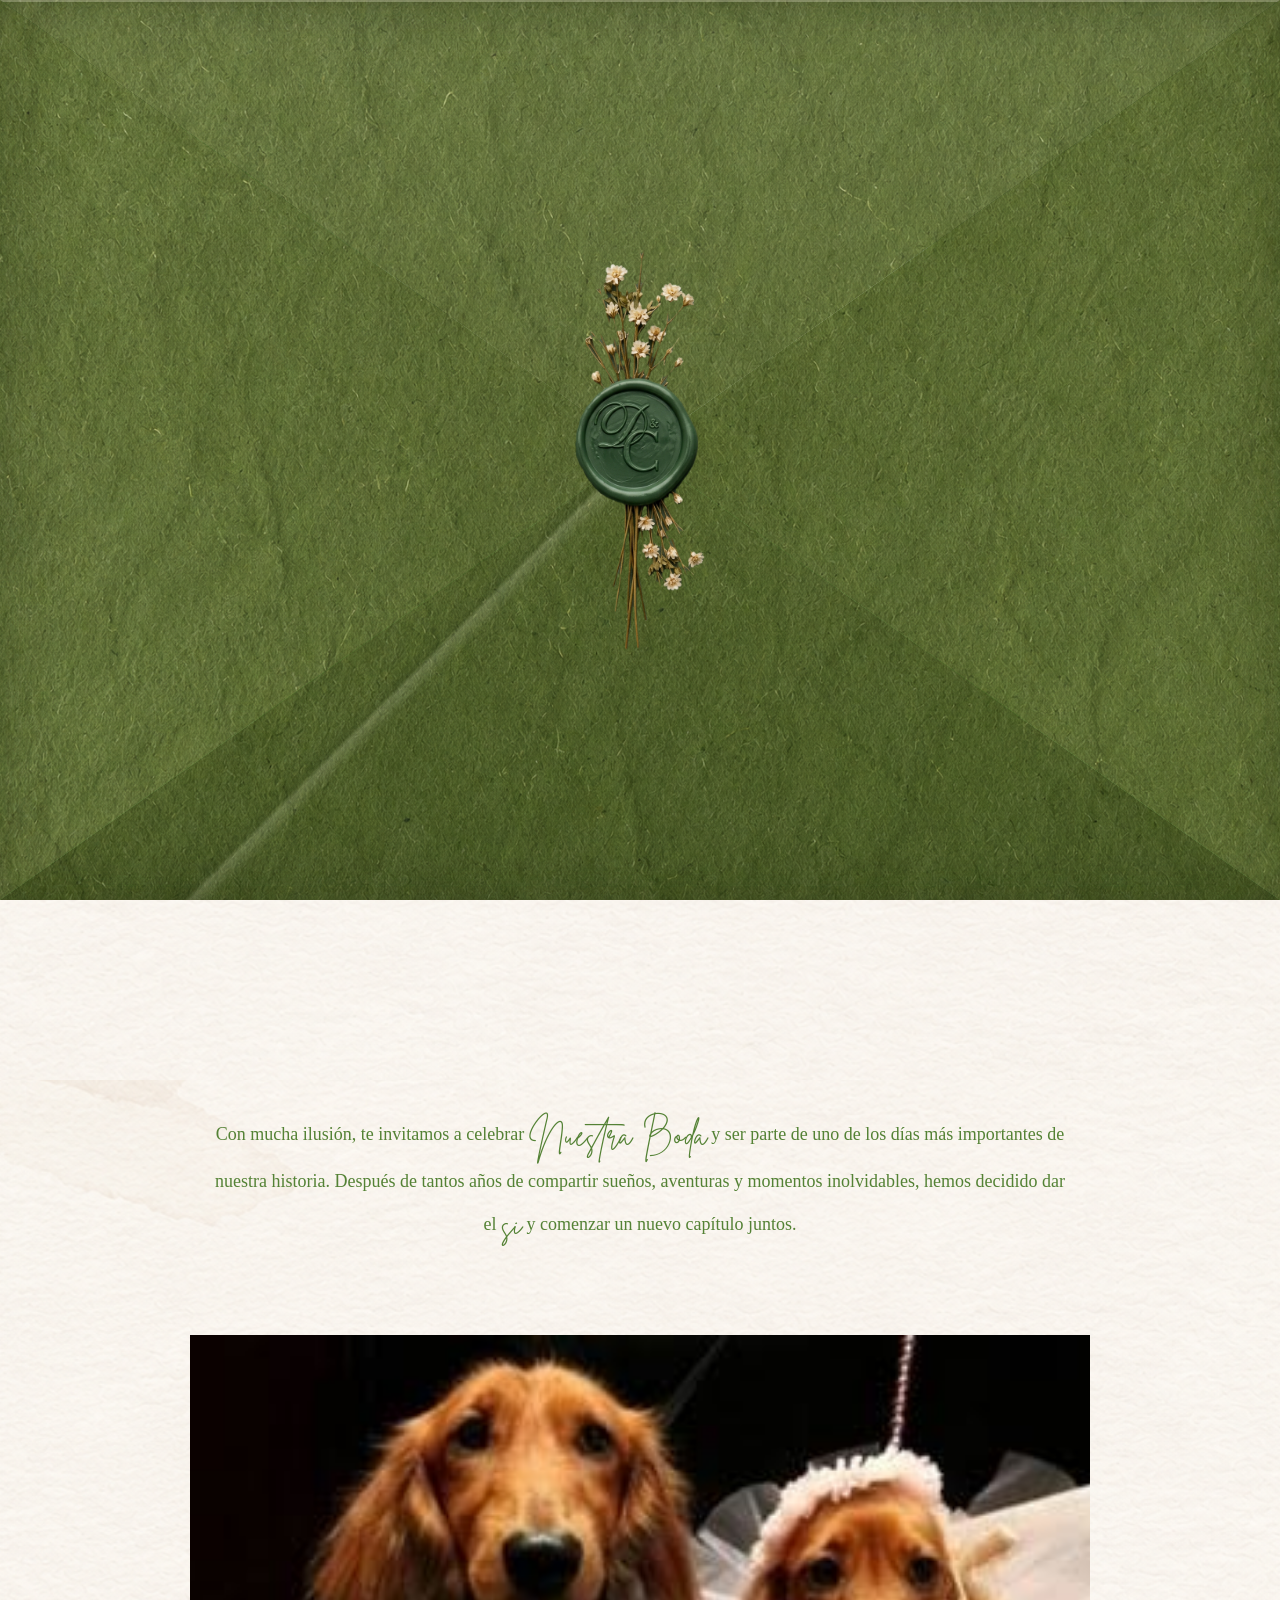
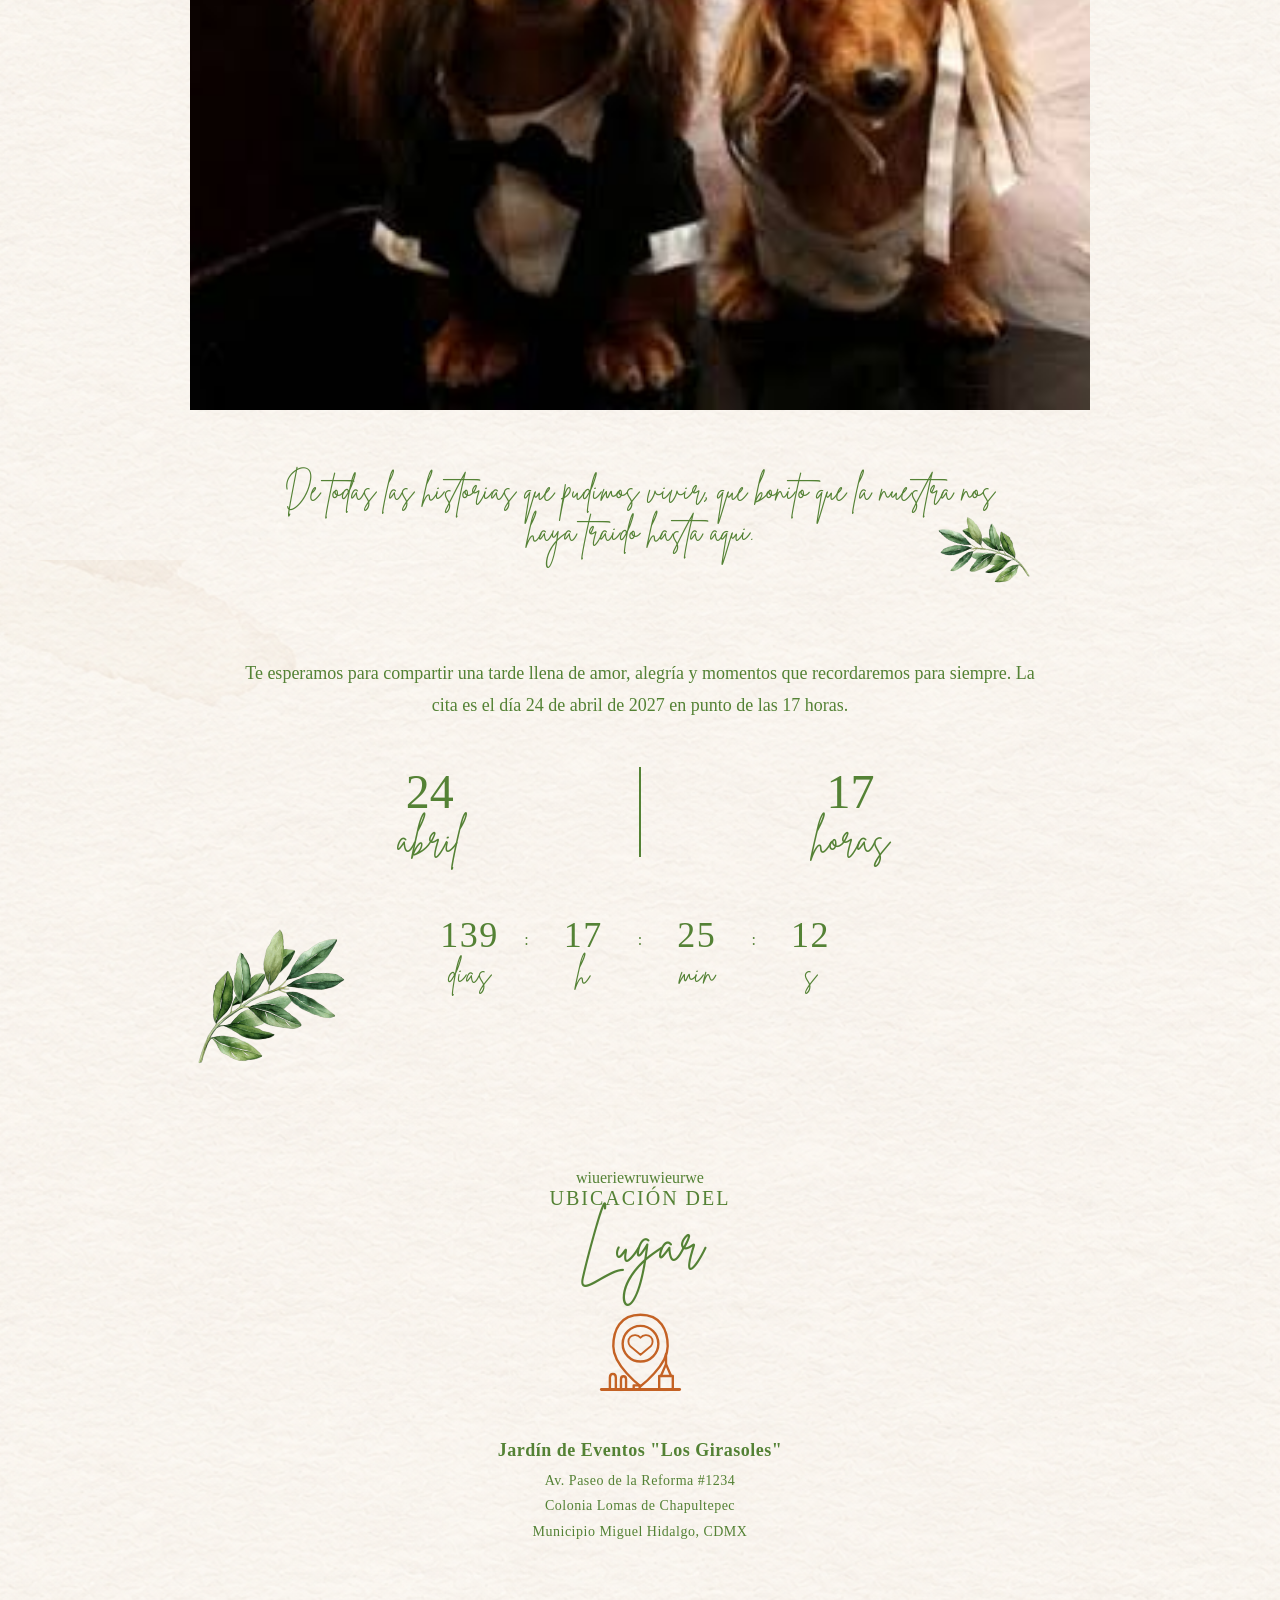
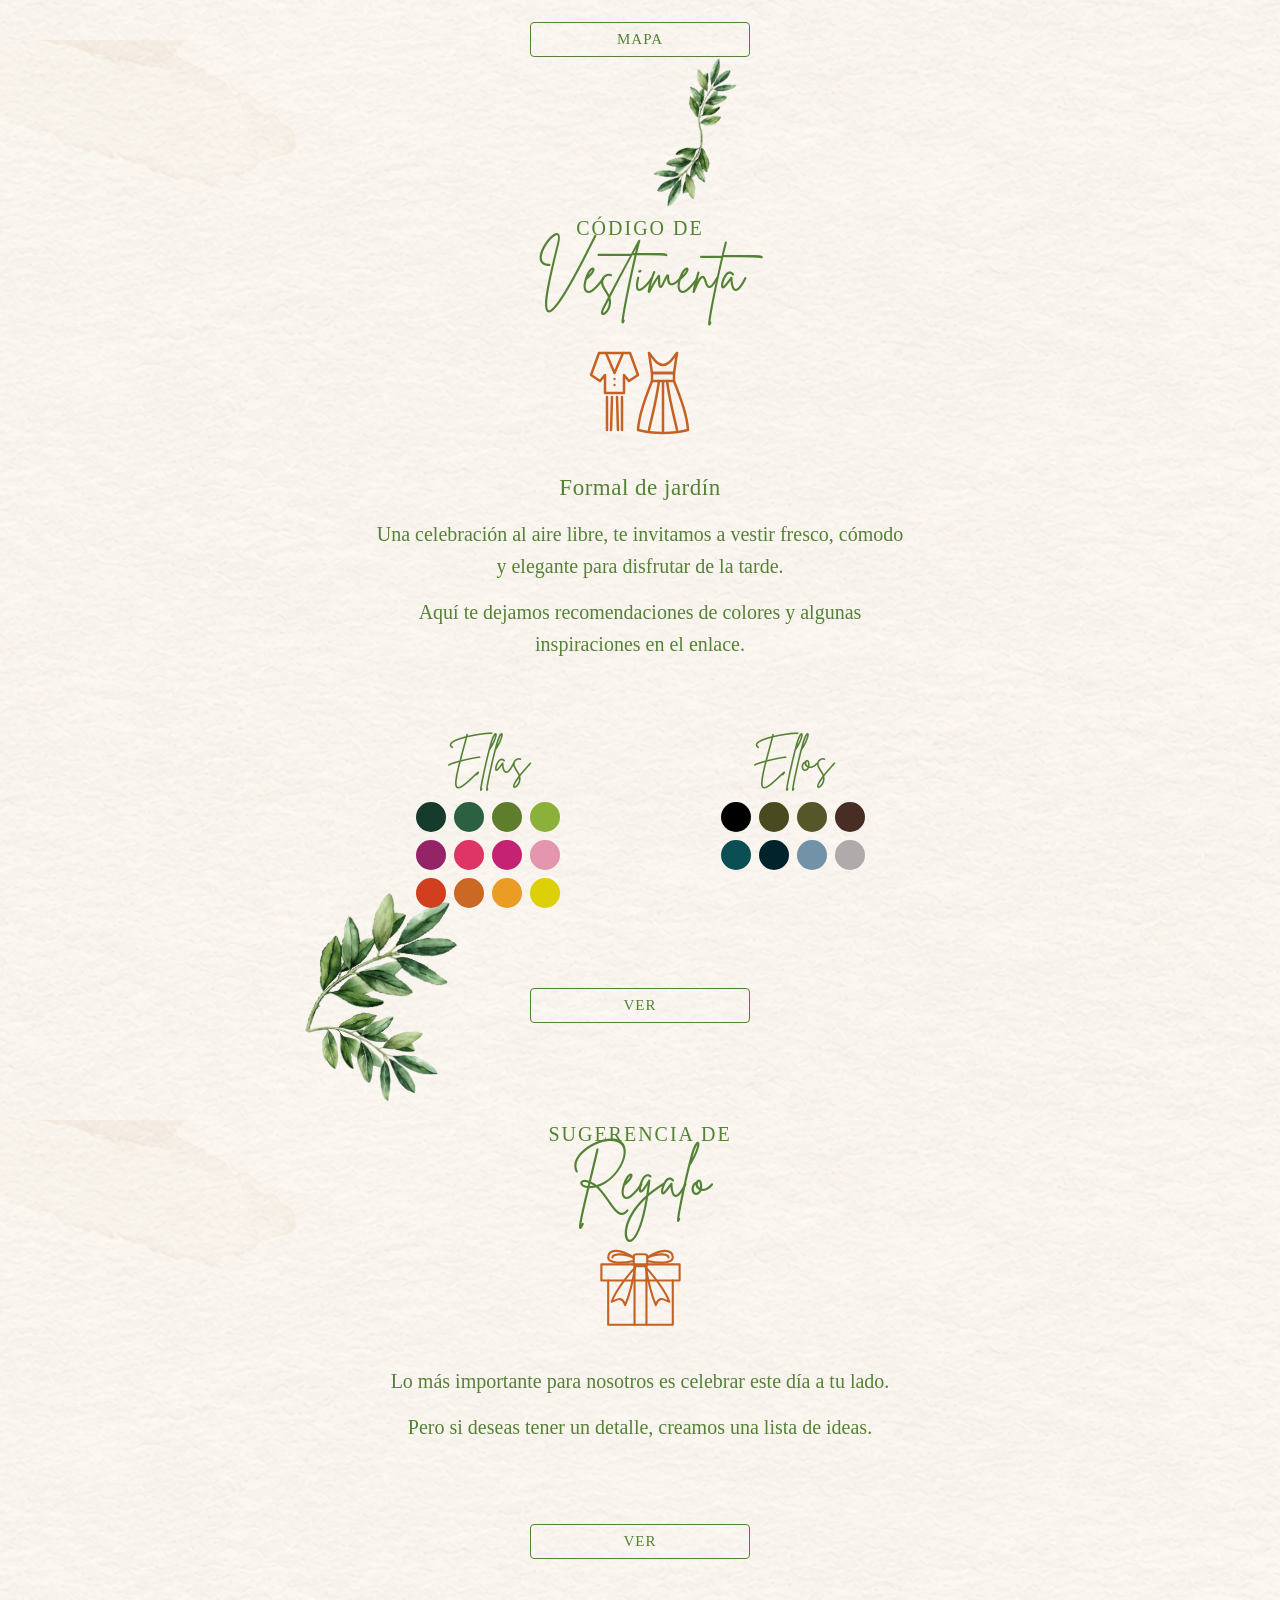
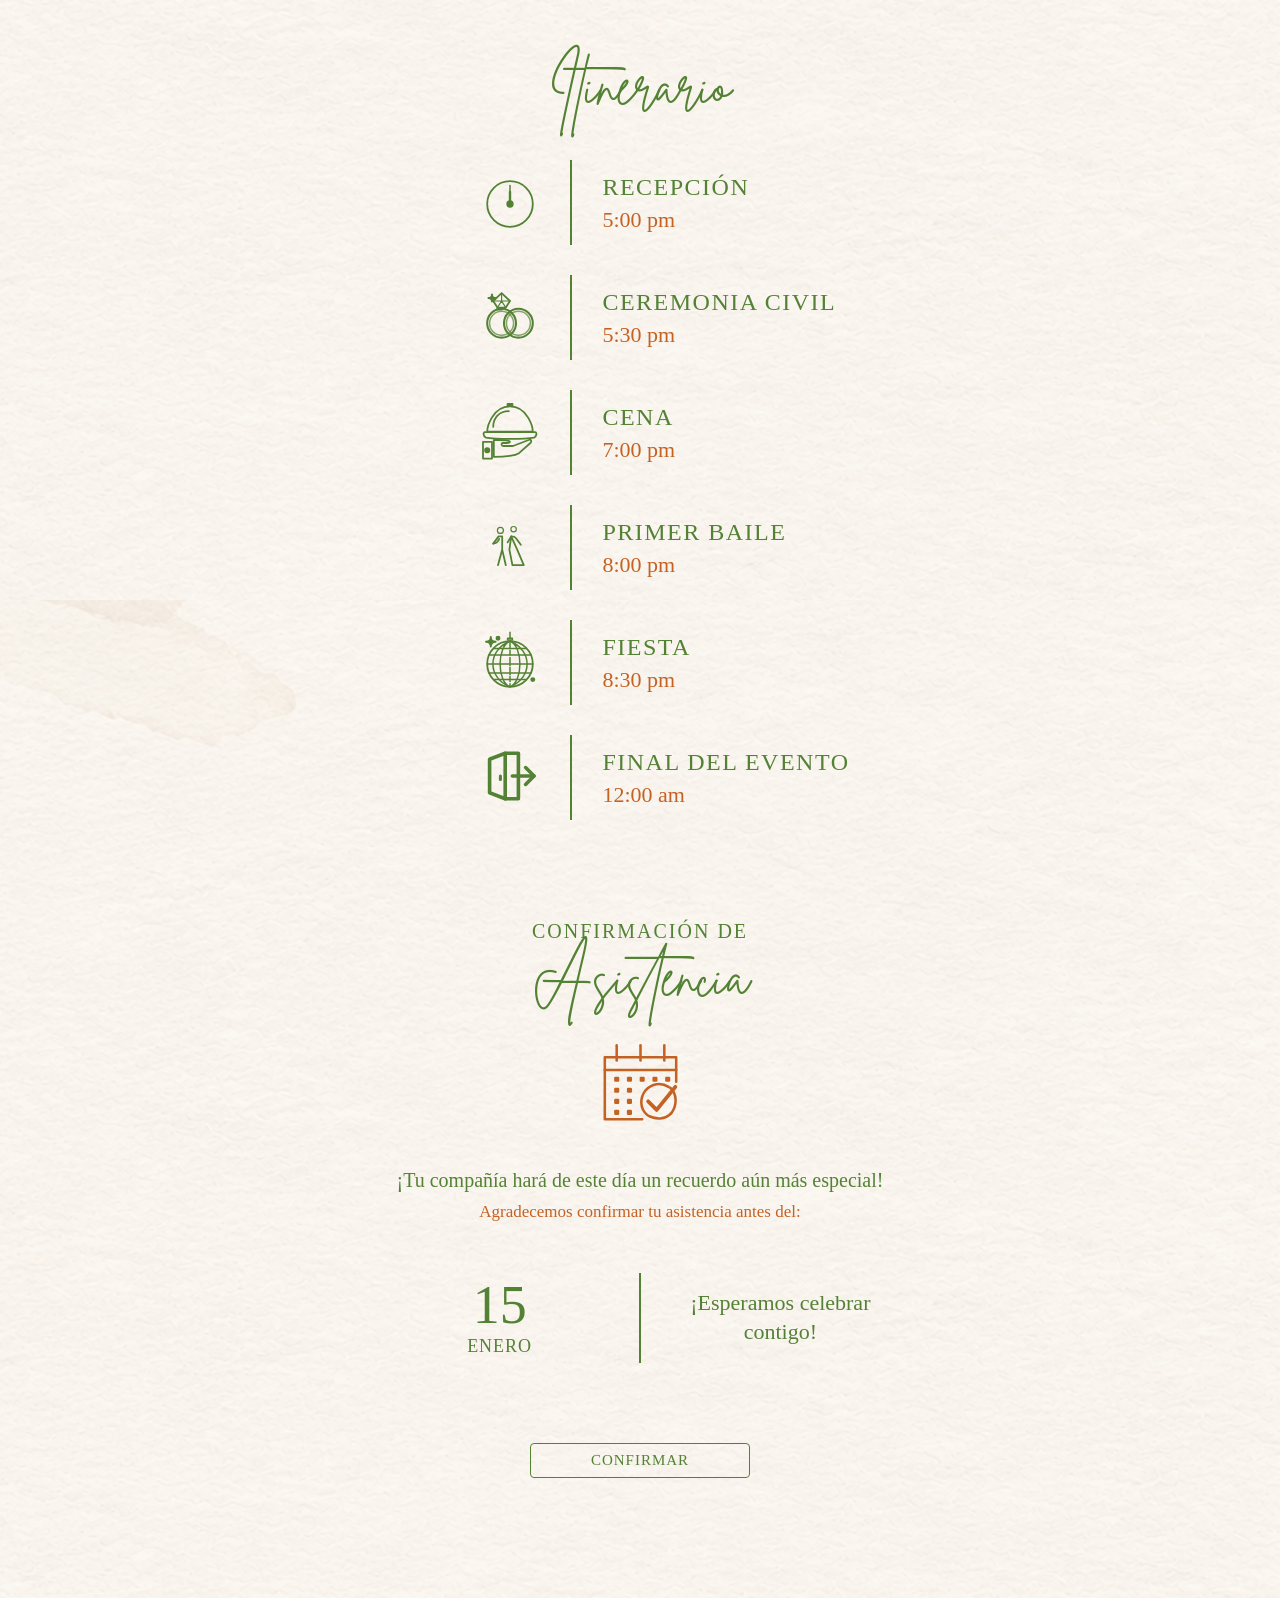
==== index.html @ 86ac949b "Prueba decoracion6" ====
<!DOCTYPE html>
<html lang="es">
    <head>
        <meta charset="UTF-8">
        <meta name="viewport" content="width=device-width, initial-scale=1.0">
        <title>Mi Boda</title>
        <link rel="stylesheet" href="style.css">
    </head>

<body>

    
<!-- Pantalla inicial del sobre -->
  <div class="pantalla-sobre" id="sobreContenedor">

        <div class="cara-triangulo triangulo-izquierdo"></div>
        <div class="cara-triangulo triangulo-derecho"></div>
        <div class="cara-triangulo triangulo-inferior"></div>
        <div class="cara-triangulo triangulo-superior"></div>

        <button
            class="boton-sello" id="selloBoton"  type="button" aria-label="Abrir la invitación de boda" title="Presiona para abrir la invitación">
        </button>

    </div>



    <!-- ENCABEZADO -->

    <header class="header-container">
        <div class="images-wrapper">
            <img src="img/encabezado.jpeg"  class="img-base">
            <img src="img/encabezado2.jpeg" class="img-overlay">
        </div>
    </header>


    <!-- CONTENIDO PRINCIPAL -->

    <main>

    <!-- LOGO -->

        <section class="logo-seccion">
            
            <div class="logo-wrapper">
                <div class="name-block diana">
                    <h1 class="nombre">DIANA</h1>
                    <span class="apellido">BAUTISTA GARCÍA</span>
                </div>
                <div class="connector-y">y</div>
                <div class="name-block cristian">
                    <h1 class="nombre">CRISTIAN</h1>
                    <span class="apellido">CARRAZCO MARTÍNEZ</span>
                </div>
            </div>
        </section>


         <!-- TEXTO DE INVITACIÓN -->

        <section class="texto-invitacion">
            Con mucha ilusión, te invitamos a celebrar
            <span class="fuente-brittany">Nuestra Boda</span>
            y ser parte de uno de los días más importantes de nuestra historia.
            Después de tantos años de compartir sueños, aventuras y momentos inolvidables,
            hemos decidido dar el
            <span class="fuente-brittany">sí</span>
            y comenzar un nuevo capítulo juntos.
        </section>


        <!-- CARRUSEL -->
        
        <section class="carrusel">
            <div class="carrusel-fotos">
                <img src="img/carrusel1.jpeg">
                <img src="img/carrusel2.jpeg">
                <img src="img/carrusel3.jpeg">
            </div>
        </section>

        <!-- PRIMER TEXTO -->


           <section class="primer-texto">
             <img src="img/detalle1.png" class="decoracion-primer-texto" alt="" aria-hidden="true">
            De todas las historias que pudimos vivir, qué bonito que la nuestra nos haya traído hasta aquí.   
        </section>


        <!-- CUENTA REGRESIVA -->
        
        <section class="cuenta-seccion">

             <img src="img/detalle1.png" class="decoracion-cuenta" alt="" aria-hidden="true">

            <div class="texto-superior">
                Te esperamos para compartir una tarde llena de amor,
                alegría y momentos que recordaremos para siempre.
                La cita es el día 24 de abril de 2027 en punto de las 17 horas.
            </div>

        <div class="info-bloque">

            <div class="columna">
                <div class="numero">24</div>
                <div class="fecha-brittany">abril</div>
            </div>

            <div class="divisor"></div>

            <div class="columna">
                <div class="numero">17</div>
                <div class="fecha-brittany">horas</div>
            </div>
            </div>

            <div class="contador" id="cuenta-regresiva">
                000 : 00 : 00 : 00
            </div>

         </section>
   

        <!-- UBICACIÓN -->

        <section class="ubicacion">
            wiueriewruwieurwe
                  <img src="img/detalle3.png" class="decoracion-ubicacion" alt="" aria-hidden="true">
            <div class="titulo">
                <div class="titulo-principal">Ubicación del </div>
                <div class="titulo-brittany">Lugar</div>
            </div>
 

            <div class="icono-ubicacion">

                <svg viewBox="0 0 100 100" xmlns="http://www.w3.org/2000/svg">

                    <g class="floating-pin">
                        <path d="M50 8 C26 8, 18 26, 18 45 C18 68, 50 92, 50 92 C50 92, 82 68, 82 45 C82 26, 74 8, 50 8 Z" />
                        <circle cx="50" cy="42" r="21" />
                        <path class="corazon-trazo" d="M50 35 C47 31, 41 31, 38 34 C35 37, 35 42, 38 45 L50 55 L62 45 C65 42, 65 37, 62 34 C59 31, 53 31, 50 35 Z" />

                    </g>

                    <path d="M4 96 L96 96" stroke-width="3.5" />
                    <path d="M14 96 L14 82 C14 76, 21 76, 21 82 L21 96" />
                    <path d="M27 96 L27 84 C27 79, 33 79, 33 84 L33 96" />
                    <path d="M42 96 L42 91 L49 91 L49 96" />
                    <path d="M72 96 L72 80 L88 80 L88 96" />
                    <path d="M74 80 L80 66 L86 80" />
                    <path d="M80 66 L80 54" />

                </svg>

            </div>

            <ul class="datos-ubicacion">
                <li class="destacado"> Jardín de Eventos "Los Girasoles" </li>
                <li> Av. Paseo de la Reforma #1234 </li>
                <li> Colonia Lomas de Chapultepec </li>
                <li> Municipio Miguel Hidalgo, CDMX </li>
            </ul>

            <a class="boton-general" href="https://www.google.com/maps/search/?api=1&query=Jardín+de+Eventos+Los+Girasoles+Av.+Paseo+de+la+Reforma+1234+CDMX" target="_blank" rel="noopener noreferrer">
                 MAPA </a>

        </section>


 <!-- CODIGO DE VESTIMENTA -->

        <section class="codigo-vestimenta">
             <img src="img/detalle2.png" class="decoracion-vestimenta" alt="" aria-hidden="true">
             
           

            <div class="titulo">
                <div class="titulo-principal"> Código de </div>
                <div class="titulo-brittany"> Vestimenta </div>
            </div>


        
            <div class="icono-vestimenta">

                <svg viewBox="0 0 110 100" xmlns="http://www.w3.org/2000/svg">
                    <g class="clothes-group">
                        <path d="M14 15 L45 15 L53 37 L44 43 L39 37 L39 55 L20 55 L20 37 L15 43 L6 37 Z" />
                        <path d="M21 15 L29.5 35 L38 15" />

                        <circle
                            cx="29.5"
                            cy="41"
                            r="1.2"
                            fill="#C46224"
                            stroke="none" />

                        <circle
                            cx="29.5"
                            cy="47"
                            r="1.2"
                            fill="#C46224"
                            stroke="none" />

                        <path d="M22 59 L22 92" />
                        <path d="M27 59 L26 92" />
                        <path d="M32 59 L33 92" />
                        <path d="M37 59 L37 92" />
                        <path d="M64 15 L67 35 L89 35 L92 15" />
                        <path d="M64 15 C69 21 72 27 78 27 C84 27 87 21 92 15" />
                        <path d="M67 35 L89 35 L89 43 L67 43 Z" />
                        <path d="M67 43 C60 61 54 77 53 92 C68 96 88 96 103 92 C102 77 96 61 89 43" />
                        <path d="M64 92 C67 78 71 65 74 43" />
                        <path d="M78 93 L78 43" />
                        <path d="M92 92 C89 78 85 65 82 43" />

                    </g>

                </svg>

            </div>

            <div class="detalles-vestimenta">

                <div class="subtitulo-vestimenta">Formal de jardín</div>
                <div class="parrafo-vestimenta">
                    Una celebración al aire libre, te invitamos a vestir fresco,
                    cómodo y elegante para disfrutar de la tarde.
                </div>
                <div class="parrafo-vestimenta">
                    Aquí te dejamos recomendaciones de colores y algunas
                    inspiraciones en el enlace.
                </div>

            </div>


                <div class="paleta-vestimenta">
                    <div class="paleta-flex">
                        <div class="paleta-seccion">

                            <div class="paleta-titulo"> Ellas </div>

                            <div class="colores-grid">

                                <div class="color-circulo c-verde-oscuro"></div>
                                <div class="color-circulo c-verde-pino"></div>
                                <div class="color-circulo c-verde-oliva"></div>
                                <div class="color-circulo c-verde-lima"></div>

                                <div class="color-circulo c-ciruela"></div>
                                <div class="color-circulo c-frambuesa"></div>
                                <div class="color-circulo c-fucsia"></div>
                                <div class="color-circulo c-salmon"></div>

                                <div class="color-circulo c-rojo-anaranjado"></div>
                                <div class="color-circulo c-naranja-tostado"></div>
                                <div class="color-circulo c-amarillo-mostaza"></div>
                                <div class="color-circulo c-amarillo"></div>

                            </div>

                        </div>

                    <div class="paleta-seccion">
                        <div class="paleta-titulo"> Ellos </div>
                        
                            <div class="colores-grid">

                                <div class="color-circulo c-negro"></div>
                                <div class="color-circulo c-verde-militar"></div>
                                <div class="color-circulo c-oliva-oscuro"></div>
                                <div class="color-circulo c-marron-chocolate"></div>
                                <div class="color-circulo c-azul-petroleo"></div>
                                <div class="color-circulo c-azul-marino"></div>
                                <div class="color-circulo c-azul-acero"></div>
                                <div class="color-circulo c-gris-calido"></div>

                                    </div>
                                </div>
                            </div>
                        </div>

                <button class="boton-general" id="abrirVestimenta" type="button">VER</button>

        </section>

    <!--      LIGHTBOX - CÓDIGO DE VESTIMENTA -->

        <div class="lightbox-vestimenta" id="lightboxVestimenta">
        <button class="lightbox-cerrar" id="cerrarVestimenta" type="button"> × </button>

        <div class="lightbox-contenido">

            <button class="lightbox-flecha flecha-izquierda" id="fotoAnterior" type="button">‹ </button>

            <div class="lightbox-foto-contenedor">
            <img id="fotoVestimenta" src="img/carrusel1.jpeg" alt="Código de vestimenta">
            </div>

            <button class="lightbox-flecha flecha-derecha" id="fotoSiguiente" type="button"> › </button>

        </div>

        <div class="lightbox-indicadores" id="indicadoresVestimenta"> </div>

        </div>


    <!-- SUGERENCIA DE REGALO-->

        <section class="seccion-regalo">

        <div class="titulo">
            <div class="titulo-principal"> Sugerencia de</div>
            <div class="titulo-brittany"> Regalo </div>
        </div>

        <div class="icono-regalo">

            <svg viewBox="0 0 100 100" xmlns="http://www.w3.org/2000/svg">

            <path d="M12 43 L12 95 L88 95 L88 43" />
            <path d="M4 24 L96 24 L96 43 L4 43 Z" />
            <path d="M43 43 L43 95 M57 43 L57 95" />
            <path d="M43 24 L43 43 M57 24 L57 43" />

            <g class="bow-animation">
                <path d="
                M42 14
                C42 12 44 12 46 12
                L54 12
                C56 12 58 12 58 14
                L58 24
                C58 26 56 26 54 26
                L46 26
                C44 26 42 26 42 24
                Z
                " />
                <path d="
                M42 16
                C24 4 12 7 12 16
                C12 23 28 23 42 20
                " />
                <path d="
                M42 16
                C28 10 17 12 17 16
                " />
                <path d="
                M58 16
                C76 4 88 7 88 16
                C88 23 72 23 58 20
                " />
                <path d="
                M58 16
                C72 10 83 12 83 16
                " />
                <path d="
                M45 26
                C36 36 21 55 16 68
                C22 66 28 60 32 72
                C37 60 41 44 44 26
                " />
                <path d=" M55 26
                C64 36 79 55 84 68
                C78 66 72 60 68 72
                C63 60 59 44 56 26
                " />

            </g>

            </svg>

        </div>

        <div class="nota-regalo">
            <p> Lo más importante para nosotros es celebrar este día a tu lado. </p>
            <p> Pero si deseas tener un detalle, creamos una lista de ideas. </p>
        </div>

        <a class="boton-general" href="sugerencia.html">VER</a>

        </section>


    <!-- ITINERARIO -->

        <section class="itinerario-container">

        <h1 class="itinerario-titulo">Itinerario </h1>

        <div class="itinerario-lista">

            <div class="itinerario-item">
            <div class="col-icono">
                <div class="wrapper-icono">
                <svg
                    viewBox="0 0 100 100"
                    fill="none"
                    xmlns="http://www.w3.org/2000/svg">

                    <circle
                    cx="50"
                    cy="55"
                    r="38"
                    stroke="#548235"
                    stroke-width="3"
                    />

                    <g class="hour-hand">

                    <line
                        x1="50"
                        y1="55"
                        x2="50"
                        y2="35"
                        stroke="#548235"
                        stroke-width="4"
                        stroke-linecap="round"
                    />

                    </g>

                    <g class="minute-hand">

                    <line
                        x1="50"
                        y1="55"
                        x2="50"
                        y2="24"
                        stroke="#548235"
                        stroke-width="2.5"
                        stroke-linecap="round"
                    />

                    </g>

                    <circle
                    cx="50"
                    cy="55"
                    r="4.5"
                    fill="#548235"
                    />

                    <circle
                    cx="50"
                    cy="55"
                    r="1.5"
                    fill="white"
                    />

                </svg>

                </div>

            </div>

            <div class="col-linea"></div>
            <div class="col-texto">

                <div class="evento-nombre"> Recepción </div>

                <div class="evento-hora"> 5:00 pm </div>

            </div>

            </div>


            <div class="itinerario-item">
            <div class="col-icono">
                <div class="wrapper-icono">
                <svg viewBox="0 0 100 100"  fill="none"  xmlns="http://www.w3.org/2000/svg">

                    <circle
                    cx="64"
                    cy="62"
                    r="24"
                    stroke="#548235"
                    stroke-width="3.5"
                    />

                    <circle
                    cx="64"
                    cy="62"
                    r="20"
                    stroke="#548235"
                    stroke-width="2.5"
                    opacity=".7"
                    />

                    <circle
                    cx="36"
                    cy="62"
                    r="24"
                    stroke="#548235"
                    stroke-width="3.5"
                    />

                    <circle
                    cx="36"
                    cy="62"
                    r="20"
                    stroke="#548235"
                    stroke-width="2.5"
                    opacity=".7"
                    />

                    <path
                    d="M28 39 L36 39"
                    stroke="#548235"
                    stroke-width="3.5"
                    stroke-linecap="round"
                    />

                    <path
                    d="M22 25 L36 12 L50 25 L43 36 L29 36 Z"
                    stroke="#548235"
                    stroke-width="3"
                    />

                    <path
                    d="M22 25 H50
                        M29 36 L36 25 L43 36
                        M36 12 L36 25"
                    stroke="#548235"
                    stroke-width="2"
                    />

                    <g class="diamond-shine">

                    <path
                        d="M20 14
                        Q20 20 14 20
                        Q20 20 20 26
                        Q20 20 26 20
                        Q20 20 20 14 Z"
                        fill="#548235"
                    />
                    </g>
                </svg>
                </div>
            </div>

            <div class="col-linea"></div>
            <div class="col-texto">
                <div class="evento-nombre"> Ceremonia Civil </div>
                <div class="evento-hora"> 5:30 pm </div>

            </div>
            </div>


            <div class="itinerario-item">
            <div class="col-icono">
                <div class="wrapper-icono">
                <svg viewBox="0 0 100 100" fill="none" xmlns="http://www.w3.org/2000/svg">
                    
                    <g class="bell-top">
                    <path
                        d="M46 5 H54 V8 H46 Z"
                        fill="#548235"
                    />
                    <path
                        d="M50 9
                        C20 9 12 45 12 51
                        H88
                        C88 45 80 9 50 9 Z"
                        stroke="#548235"
                        stroke-width="3"
                    />

                    <path
                        d="M22 43
                        C22 28 32 17 48 17"
                        stroke="#548235"
                        stroke-width="3"
                        stroke-linecap="round"
                    />

                    </g>

                    <path
                    d="M8 52 H92
                        C95 52 95 59 90 61
                        C75 64 25 64 10 61
                        C5 59 5 52 8 52 Z"
                    stroke="#548235"
                    stroke-width="3"
                    />

                    <path
                    d="M25 65
                        H32
                        C54 65 54 70 41 70
                        H38
                        C35 70 35 75 39 75
                        H55
                        L81 65
                        C85 63 87 67 84 70
                        L65 87
                        C55 93 25 93 23 93
                        V65"
                    stroke="#548235"
                    stroke-width="3"
                    />
                    <path
                    d="M5 68 H20 V96 H5 Z"
                    stroke="#548235"
                    stroke-width="3"
                    />
                    <circle
                    cx="12"
                    cy="82"
                    r="3.5"
                    fill="#548235"
                    />

                </svg>
                </div>
            </div>

            <div class="col-linea"></div>
            <div class="col-texto">
                <div class="evento-nombre"> Cena </div>
                <div class="evento-hora"> 7:00 pm </div>
            </div>

            </div>

            <div class="itinerario-item">
            <div class="col-icono">
                <div class="wrapper-icono">
                <svg viewBox="0 0 100 100" fill="none" xmlns="http://www.w3.org/2000/svg">
                    <g class="groom-group">
                    <circle
                        cx="34"
                        cy="24"
                        r="5"
                        stroke="#548235"
                        stroke-width="2"
                    />
                    <path
                        d="M22 46
                        L31 34
                        H37
                        L37 56
                        L30 82
                        M37 56
                        L43 82"
                        stroke="#548235"
                        stroke-width="3"
                    />
                    <path
                        d="M22 46
                        C26 46 30 44 32 38"
                        stroke="#548235"
                        stroke-width="3"
                    />

                    </g>

                    <g class="bride-group">

                    <circle
                        cx="56"
                        cy="22"
                        r="4.5"
                        stroke="#548235"
                        stroke-width="2"
                    />

                    <path
                        d="M52 34
                        C54 34 58 34 60 37
                        L68 48
                        M52 34
                        L46 44"
                        stroke="#548235"
                        stroke-width="3"
                    />

                    <path
                        d="M52 34
                        L62 56
                        L73 82
                        H54
                        L49 56 Z"
                        stroke="#548235"
                        stroke-width="3"
                    />
                    </g>
                </svg>
                </div>
            </div>


            <div class="col-linea"></div>
            <div class="col-texto">
                <div class="evento-nombre"> Primer Baile </div>
                <div class="evento-hora">  8:00 pm </div>

            </div>
            </div>


            <div class="itinerario-item">
            <div class="col-icono">
                <div class="wrapper-icono">
                    <svg viewBox="0 0 100 100" fill="none" xmlns="http://www.w3.org/2000/svg">

                    <path
                    d="M50 2 V12
                        M46 12 H54 V15 H46 Z"
                    stroke="#548235"
                    stroke-width="2.5"
                    />

                    <circle
                    cx="50"
                    cy="55"
                    r="38"
                    stroke="#548235"
                    stroke-width="3"
                    />

                    <path
                    d="M50 17 V93"
                    stroke="#548235"
                    stroke-width="2.5"
                    stroke-dasharray="12 3 8 4 14 3"
                    />

                    <path
                    d="M50 17
                        C28 25 28 85 50 93
                        M50 17
                        C12 32 12 78 50 93
                        M50 17
                        C72 25 72 85 50 93
                        M50 17
                        C88 32 88 78 50 93"
                    stroke="#548235"
                    stroke-width="2.5"
                    />

                    <path
                    d="M15 40 H85
                        M12 55 H88
                        M15 70 H85
                        M23 29 H77
                        M23 81 H77"
                    stroke="#548235"
                    stroke-width="2.5"
                    />

                    <path
                    d="M18 10
                        Q18 18 10 18
                        Q18 18 18 26
                        Q18 18 26 18
                        Q18 18 18 10 Z"
                    fill="#548235"
                    />

                    <circle
                    cx="30"
                    cy="12"
                    r="2.5"
                    fill="#548235"
                    />

                    <circle
                    cx="88"
                    cy="81"
                    r="2.5"
                    fill="#548235"
                    />

                </svg>

                </div>

            </div>

            <div class="col-linea"></div>
            <div class="col-texto">
                <div class="evento-nombre">Fiesta</div>
                <div class="evento-hora"> 8:30 pm</div>
            </div>
            </div>


            <div class="itinerario-item">
            <div class="col-icono">
                <div class="wrapper-icono">

                <svg viewBox="0 0 100 100" fill="none" xmlns="http://www.w3.org/2000/svg">
                    <path
                    d="M42 12 H64 V88 H42"
                    stroke="#548235"
                    stroke-width="6"
                    stroke-linecap="round"
                    />

                    <path
                    d="M42 12
                        L16 22
                        V78
                        L42 88 Z"
                    stroke="#548235"
                    stroke-width="6"
                    />

                    <path
                    d="M34 50 V56"
                    stroke="#548235"
                    stroke-width="5"
                    stroke-linecap="round"
                    />

                    <g class="arrow-group">

                    <path
                        d="M54 50 H90"
                        stroke="#548235"
                        stroke-width="6"
                        stroke-linecap="round"
                    />

                    <path
                        d="M76 36
                        L90 50
                        L76 64"
                        stroke="#548235"
                        stroke-width="6"
                        stroke-linecap="round"
                        stroke-linejoin="round"
                    />

                    </g>
                </svg>
                </div>
            </div>


            <div class="col-linea"></div>
            <div class="col-texto">
                <div class="evento-nombre"> Final del Evento </div>
                <div class="evento-hora"> 12:00 am </div>
            </div>
            </div>
        </div>
        </section>


    <!--CONFIRMACIÓN DE ASISTENCIA-->

         <section class="confirmacion-container">

                <div class="titulo">
                        <div class="titulo-principal"> Confirmación de</div>
                        <div class="titulo-brittany"> Asistencia </div>
                    </div>


            <div class="icono-calendario">
                <svg viewBox="0 0 100 100" fill="none" xmlns="http://www.w3.org/2000/svg">

                <path d="M8 19 L92 19 C92 19 92 30 92 48 M8 19 L8 92 L52 92" />
                <path d="M8 34 L92 34" />

                <path d="M22 5 L22 23" />
                <circle
                    cx="22"
                    cy="19"
                    r="1.5"
                    fill="currentColor"
                    stroke="none"
                />

                <path d="M50 5 L50 23" />
                <circle
                    cx="50"
                    cy="19"
                    r="1.5"
                    fill="currentColor"
                    stroke="none"
                />

                <path d="M78 5 L78 23" />
                <circle
                    cx="78"
                    cy="19"
                    r="1.5"
                    fill="currentColor"
                    stroke="none"
                />

                <rect
                    x="19"
                    y="42"
                    width="6"
                    height="6"
                    rx="1.5"
                    fill="currentColor"
                    stroke="none"
                />

                <rect
                    x="34"
                    y="42"
                    width="6"
                    height="6"
                    rx="1.5"
                    fill="currentColor"
                    stroke="none"
                />

                <rect
                    x="49"
                    y="42"
                    width="6"
                    height="6"
                    rx="1.5"
                    fill="currentColor"
                    stroke="none"
                />

                <rect
                    x="64"
                    y="42"
                    width="6"
                    height="6"
                    rx="1.5"
                    fill="currentColor"
                    stroke="none"
                />

                <rect
                    x="79"
                    y="42"
                    width="6"
                    height="6"
                    rx="1.5"
                    fill="currentColor"
                    stroke="none"
                />


                <rect
                    x="19"
                    y="55"
                    width="6"
                    height="6"
                    rx="1.5"
                    fill="currentColor"
                    stroke="none"
                />

                <rect
                    x="34"
                    y="55"
                    width="6"
                    height="6"
                    rx="1.5"
                    fill="currentColor"
                    stroke="none"
                />


                <rect
                    x="19"
                    y="68"
                    width="6"
                    height="6"
                    rx="1.5"
                    fill="currentColor"
                    stroke="none"
                />

                <rect
                    x="34"
                    y="68"
                    width="6"
                    height="6"
                    rx="1.5"
                    fill="currentColor"
                    stroke="none"
                />

                <rect
                    x="19"
                    y="81"
                    width="6"
                    height="6"
                    rx="1.5"
                    fill="currentColor"
                    stroke="none"
                />

                <rect
                    x="34"
                    y="81"
                    width="6"
                    height="6"
                    rx="1.5"
                    fill="currentColor"
                    stroke="none"
                />

                <path d="
                    M85 55
                    C93 62 93 75 87 84
                    C80 93 67 93 58 87
                    C49 80 49 67 56 58
                    C63 50 74 48 83 54
                " />


                <g class="checkmark-group">

                    <path
                    d="M59 71 L69 81 L91 54"
                    stroke-width="4.5"
                    />
                </g>
            </svg>

            </div>

            <div class="bloque-nota">¡Tu compañía hará de este día un recuerdo aún más especial!<br>
                <span class="frase-subrayada">Agradecemos confirmar tu asistencia antes del:</span>
            </div>

            <div class="limite-flex">
                <div class="columna-info">
                <div class="numero-grande"> 15 </div>

                <div class="mes-texto"> enero  </div>

            </div>
                <div class="divisor-vertical"></div>
                <div class="columna-info">
                <div class="frase-espera"> ¡Esperamos celebrar contigo!</div>

            </div>

            </div>

            <a class="boton-general" href="https://forms.google.com/" target="_blank" rel="noopener noreferrer"> CONFIRMAR </a>

        </section>

    </main>

<script src="script.js"></script>


</body> 

</html>
---- style.css ----
/* TIPOGRAFIA TIPOGRAFIA TIPOGRAFIA TIPOGRAFIA TIPOGRAFIA */

@font-face {
    font-family: "Brittany Signature";
    src: url("fuentes/BrittanySignature.ttf") format("truetype");
    font-weight: normal;
    font-style: normal;
}



/* TIPOGRAFIA TIPOGRAFIA TIPOGRAFIA TIPOGRAFIA TIPOGRAFIA */

/* BOTON BOTON BOTON BOTON BOTON BOTON BOTON BOTON BOTON BOTON */

.boton-general {
    display: block;
    width: 45%;
    max-width: 220px;
    margin: 80px auto 0;
    padding: 8px 12px;
    box-sizing: border-box;
    background: transparent;
    border: 1.5px solid #548235;
    border-radius: 4px;
    color: #548235;
    font-family: "Times New Roman", Times, serif;
    font-size: 15px;
    font-weight: normal;
    letter-spacing: 1px;
    text-align: center;
    text-decoration: none;
    transition: all 0.3s ease;
}

.boton-general:hover {
    background: #548235;
    color: white;
}

@media (max-width: 480px) {

    .boton-general {
        width: 50%;
        margin-top: 60px;
        padding: 9px 12px;
        font-size: 15px;
    }

}

/* BOTON BOTON BOTON BOTON BOTON BOTON BOTON BOTON BOTON BOTON */


/* ANIMACIÓN ANIMACIÓN ANIMACIÓN ANIMACIÓN ANIMACIÓN ANIMACIÓN ANIMACIÓN  */

@keyframes subir {
    from {
        opacity: 0;
        transform: translateY(40px);
    }

    to {
        opacity: 1;
        transform: translateY(0);
    }
}


/* ANIMACIÓN ANIMACIÓN ANIMACIÓN ANIMACIÓN ANIMACIÓN ANIMACIÓN ANIMACIÓN  */


/* TITULOS TITULOS TITULOS TITULOS TITULOS TITULOS */

.titulo {
    text-align: center;
    color: #548235;
    margin-bottom: 35px;
}

.titulo-principal {
    font-family: "Times New Roman", Times, serif;
    font-size: clamp(16px, 4vw, 20px);
    font-weight: normal;
    text-transform: uppercase;
    letter-spacing: 2px;
    line-height: 1.1;
}

.titulo-brittany {
    font-family: "Brittany Signature", cursive;
    color: #548235;
    font-size: clamp(40px, 8vw, 56px);
    font-weight: normal;
    line-height: 1;
    margin-top: 8px;
}

@media (max-width: 480px) {

    .titulo {
        margin-bottom: 25px;
    }
    .titulo-principal {
        font-size: 17px;
        letter-spacing: 1.5px;
    }
    .titulo-brittany {
        font-size: 42px;
        margin-top: 7px;
    }

}

/* TITULOS TITULOS TITULOS TITULOS TITULOS TITULOS */


/* CONFIGURACIÓN GENERAL CONFIGURACIÓN GENERAL CONFIGURACIÓN GENERAL CONFIGURACIÓN GENERAL */
* {
    box-sizing: border-box;
}

html {
    scroll-behavior: smooth;
}

body {
    margin: 0;
    padding: 0;
  
    background-image: url('img/fondo.png'); /* Reemplaza 'ruta-de-la-imagen.jpg' con la ruta de tu imagen */
  /*background-size: cover;       /* Hace que la imagen cubra todo el espacio */
  /* background-position: center;  /* Centra la imagen */
  /* background-repeat: no-repeat; /* Evita que la imagen se duplique */
    
}

/* CONFIGURACIÓN GENERAL CONFIGURACIÓN GENERAL CONFIGURACIÓN GENERAL CONFIGURACIÓN GENERAL */


/* ENCABEZADO ENCABEZADO ENCABEZADO ENCABEZADO ENCABEZADO */

.header-container {
    width: 100%;
    overflow: visible; 
    margin-bottom: 80px; 

    
}

.images-wrapper {
    position: relative;
    width: 100%;
}

.img-base {
    width: 100%;
    height: auto;
    display: block;
}

.img-overlay {
    position: absolute;
    bottom: -15%;
    left: 50%;
    transform: translateX(-50%);
    border: 4px solid #ffffff; 
    width: 45%; 
    max-width: 450px;
    height: auto;
    box-shadow: 0 10px 30px rgba(0, 0, 0, 0.25);
    z-index: 10;
}

@media (max-width: 768px) {
    .header-container {
        margin-bottom: 120px; 
    }
    .img-overlay {
        width: 75%; 
        bottom: -65%; 
    }
}
@media (max-width: 480px) {
    .header-container {
        margin-bottom: 140px; 
    }
    .img-overlay {
        bottom: -65%; 
    }
}

/* ENCABEZADO ENCABEZADO ENCABEZADO ENCABEZADO ENCABEZADO */


/* CONTENIDO CONTENIDO CONTENIDO CONTENIDO CONTENIDO CONTENIDO CONTENIDO CONTENIDO */

main {
    max-width: 1000px;
    margin: auto;
    padding: 80px 20px;
  
}

/* CONTENIDO CONTENIDO CONTENIDO CONTENIDO CONTENIDO CONTENIDO CONTENIDO CONTENIDO */

@media (max-width: 600px) {

    .encabezado {
        height: 500px;
    }
    .texto-encabezado h1 {
        font-size: 42px;
    }
    .texto-encabezado p {
        font-size: 20px;
    }

}

/* LOGO LOGO LOGO LOGO LOGO LOGO LOGO LOGO LOGO LOGO LOGO LOGO LOGO LOGO LOGO LOGO LOGO  */

  .logo-seccion {
  width: 100%;
  display: flex;
  justify-content: center;
  align-items: center;
  padding: 20px;
  overflow: hidden;
  box-sizing: border-box;
  transform: translateY(-30px);
  }

  .logo-wrapper {
  position: relative;
  width: min(460px, 100%);
  margin: 0 auto;
  color: #548235;
  font-family: "Times New Roman", Times, serif;
  box-sizing: border-box;
  container-type: inline-size;
  }

  .name-block {
  display: flex;
  flex-direction: column;
  white-space: nowrap;
  }

  .nombre {
  font-family: "Times New Roman", Times, serif;
  font-size: 15.6522cqw;
  font-weight: normal;
  letter-spacing: 0.2174cqw;
  line-height: 0.8;
  margin: 0;
  }

  .apellido {
  font-family: "Times New Roman", Times, serif;
  font-size: 3.9130cqw;
  letter-spacing: 0.4348cqw;
  line-height: 1;
  font-weight: normal;
  }

  .diana {
  align-items: flex-start;
  text-align: left;
  margin-left: 6.5217cqw;
  opacity: 0;
  transform: translateX(-32.6087cqw);
  }

  .diana .apellido {
  margin-top: 0.8696cqw;
  padding-right: 0.8696cqw;
  }

  .cristian {
  align-items: flex-end;
  text-align: right;
  margin-top: 2.1739cqw;
  margin-right: 8.6957cqw;
  opacity: 0;
  transform: translateX(32.6087cqw);
  }

  .cristian .apellido {
  margin-top: 0.8696cqw;
  padding-right: 0.8696cqw;
  }

  .connector-y {
  font-family: "Brittany Signature", cursive;
  font-size: 13.0435cqw;
  font-weight: normal;
  position: absolute;
  right: 27%;
  top: -8.6957cqw;
  margin-top: 0;
  z-index: 5;
  color: #548235;
  opacity: 0;

  }

  @keyframes juntarDiana {
  from {
  opacity: 0;
  transform: translateX(-32.6087cqw);
  }

  to {
      opacity: 1;
      transform: translateX(0);
  }
  }

  @keyframes juntarCristian {
  from {
  opacity: 0;
  transform: translateX(32.6087cqw);
  }
  to {
      opacity: 1;
      transform: translateX(0);
  }
  }

  @keyframes aparecerY {
  from {
  opacity: 0;
  }
  to {
      opacity: 1;
  }
  }

  .logo-seccion.animar-logo .diana {
  animation: juntarDiana 1.5s cubic-bezier(0.25, 1, 0.5, 1) forwards;
  }

  .logo-seccion.animar-logo .cristian {
  animation: juntarCristian 1.5s cubic-bezier(0.25, 1, 0.5, 1) forwards;
  }

  .logo-seccion.animar-logo .connector-y {
  animation: aparecerY 1s ease forwards;
  animation-delay: 0.9s;
  }


  @media (prefers-reduced-motion: reduce) {
  .logo-seccion.animar-logo .diana,
  .logo-seccion.animar-logo .cristian,
  .logo-seccion.animar-logo .connector-y {
  animation-duration: 0.01ms;
  animation-delay: 0ms;
  }
  }
/* LOGO LOGO LOGO LOGO LOGO LOGO LOGO LOGO LOGO LOGO LOGO LOGO LOGO LOGO LOGO LOGO LOGO  */


/* TEXTO DE INVITACIÓN TEXTO DE INVITACIÓN TEXTO DE INVITACIÓN TEXTO DE INVITACIÓN */

.texto-invitacion {
    font-family: "Times New Roman", Times, serif;
    color: #548235;
    font-size: 18px;
    line-height: 1.8;
    text-align: center;
    width: 90%;
    max-width: 850px;
    margin:20px auto 0;
    box-sizing: border-box;
    opacity: 0;
    animation: subir 1.5s ease-out forwards;
  
}

.fuente-brittany {
    font-family: "Brittany Signature", cursive;
    font-size: 32px;
    display: inline-block;
    vertical-align: middle;
    color: #548235;
}

/* TEXTO DE INVITACIÓN TEXTO DE INVITACIÓN TEXTO DE INVITACIÓN TEXTO DE INVITACIÓN */


/* CARRUSEL CARRUSEL CARRUSEL CARRUSEL CARRUSEL CARRUSEL */

.carrusel {
    width: 100%;
    max-width: 900px;
    margin: 80px auto 0;
    overflow: hidden;
}

.carrusel-fotos {
    display: flex;
    width: 400%;
    animation: deslizarFotos 16s infinite;
}

.carrusel-fotos img {
    width: 25%;
    height: auto;
    object-fit: cover;
    display: block;
}

@keyframes deslizarFotos {

    0% {
        transform: translateX(0);
    }

    20% {
        transform: translateX(0);
    }

    25% {
        transform: translateX(-25%);
    }

    45% {
        transform: translateX(-25%);
    }

    50% {
        transform: translateX(-50%);
    }

    70% {
        transform: translateX(-50%);
    }

    75% {
        transform: translateX(-75%);
    }

    95% {
        transform: translateX(-75%);
    }

    100% {
        transform: translateX(0);
    }
}

/* CARRUSEL CARRUSEL CARRUSEL CARRUSEL CARRUSEL CARRUSEL */

/* PRIMER TEXTO PRIMER TEXTO PRIMER TEXTO PRIMER TEXTO */

.primer-texto {
    font-family: "Brittany Signature", cursive;
    color: #548235;
    text-align: center;
    font-size: clamp(25px, 8.5vw, 30px);
    width: 100%;
    max-width: 800px;
    margin: 30px auto;
    padding: 30px 25px 5px;
    box-sizing: border-box;
    animation: subir 1.2s ease-out both;
    position: relative;
    isolation: isolate;
}

.primer-texto .decoracion-primer-texto {
    position: absolute;
    right: 0px;
    bottom: -50px;
    width: 14%;
    max-width: 220px;
    height: auto;
    transform:scaleX(-1) rotate(60deg);
    transform-origin: center;
    z-index: 0;
    pointer-events: none;
}

.primer-texto > :not(.decoracion-primer-texto) {
    position: relative;
    z-index: 1;
}

@media (max-width: 480px) {
    .primer-texto .decoracion-primer-texto {
        width: 30%;
        max-width: 145px;
    }
}

/* PRIMER TEXTO PRIMER TEXTO PRIMER TEXTO PRIMER TEXTO */


/* CUENTA REGRESIVA CUENTA REGRESIVA CUENTA REGRESIVA CUENTA REGRESIVA */

.cuenta-seccion {
    width: 100%;
    max-width: 850px;
    margin: 100px auto 0;
    padding: 0 25px;
    box-sizing: border-box;
    text-align: center;
    color: #548235;
    position: relative;
    isolation: isolate;
}

.cuenta-seccion .decoracion-cuenta {
    position: absolute;
    left: -50px;
    bottom: -110px;
    width: 24%;
    max-width: 220px;
    height: auto;
    transform: rotate(45deg);
    transform-origin: center;
    z-index: 0;
    pointer-events: none;
}
.cuenta-seccion > :not(.decoracion-cuenta) {
    position: relative;
    z-index: 1;
}

.texto-superior {
    font-family: "Times New Roman", Times, serif;
    font-size: 18px;
    line-height: 1.8;
    margin-bottom: 45px;
    animation: subir 1.5s ease-out both;
}

.info-bloque {
    display: flex;
    justify-content: center;
    align-items: center;
    margin-bottom: 35px;
}

.columna {
    flex: 1;
    display: flex;
    flex-direction: column;
    align-items: center;
    justify-content: center;
}

.numero {
    font-family: "Times New Roman", Times, serif;
    font-size: 48px;
    line-height: 1;
    margin: 0;
}

.fecha-brittany {
    font-family: "Brittany Signature", cursive;
    color: #548235;
    font-size: 40px;
    line-height: 0.8;
    margin-top: 8px;
}

.divisor {
    width: 1.5px;
    height: 90px;
    background-color: #548235;
    margin: 0 20px;
}

.contador {
    white-space: nowrap;
    display: grid;
    grid-template-columns: 1fr auto 1fr auto 1fr auto 1fr;
    row-gap: 5px; 
    align-items: center;
    text-align: center;
    width: 100%;
    max-width: 450px; 
    margin: 35px auto 0;
    box-sizing: border-box;
    white-space: nowrap;
}

.contador span {
   
    line-height: 1;
    font-family: "Times New Roman", Times, serif;
    font-size: 36px;
    letter-spacing: 1.5px;
    margin-top: 25px;
    white-space: nowrap;

}

.contador span::after {
    display: block;
    font-size: 30px;
    font-family: "Brittany Signature", cursive;
    color: #548235; 
    margin-top: 6px;
    letter-spacing: 0.5px;
}

.contador span:nth-of-type(1)::after { content: "días"; }
.contador span:nth-of-type(2)::after { content: "h"; }
.contador span:nth-of-type(3)::after { content: "min"; }
.contador span:nth-of-type(4)::after { content: "s"; }


@media (max-width: 480px) {

    .cuenta-seccion {
        padding: 0 15px;
        margin-top: 80px;
    }
     .cuenta-seccion .decoracion-cuenta {
        width: 30%;
        max-width: 145px;
    }

    .texto-superior {
        font-size: 19px;
        line-height: 1.7;
    }

    .numero {
        font-size: 38px;
    }

    .fecha-brittany {
        font-size: 30px;
    }

    .divisor {
        height: 70px;
        margin: 0 15px;
    }

 
    .contador span {
        font-size: 26px;
        letter-spacing: 1px;
    }
    
    .contador span::after {
        font-size: 20px;
        margin-top: 4px;
    }
  }

/* CUENTA REGRESIVA CUENTA REGRESIVA CUENTA REGRESIVA CUENTA REGRESIVA */


/* UBICACIÓN UBICACIÓN UBICACIÓN UBICACIÓN UBICACIÓN UBICACIÓN */

.ubicacion {
    width: 90%;
    max-width: 550px;
    margin: 180px auto 0;
    padding: 0 10px;
    box-sizing: border-box;
    text-align: center;
    color: #548235;
    animation: subir 1.5s ease-out both;
}

.icono-ubicacion {
    width: clamp(60px, 18vw, 85px);
    margin: 0 auto 45px;
    color: #C46224;
}

.icono-ubicacion svg {
    width: 100%;
    height: auto;
    display: block;
    fill: none;
    stroke: currentColor;
    stroke-width: 2.8;
    stroke-linecap: round;
    stroke-linejoin: round;
}

.floating-pin {
    animation: moverPin 2s ease-in-out infinite alternate;
    transform-box: fill-box;
    transform-origin: center;
}
/*gergergegergegegergegegeg */
.ubicacion .decoracion-ubicacion {
   position: absolute;
    left: 300px;
    bottom: -160px;
    width: 15%;
    max-width: 65px;
    height: auto;
    transform: rotate(200deg);
    transform-origin: center;
    z-index: 0;
    pointer-events: none;
}

.ubicacion > :not(.decoracion-ubicacion) {
    position: relative;
    z-index: 1;
}
/*gergergegergegegergegegeg */



@keyframes moverPin {

    from {
        transform: translateY(0);
    }

    to {
        transform: translateY(-8px);
    }
}

.corazon-trazo {
    stroke-width: 2.2 !important;
}

.datos-ubicacion {
    list-style: none;
    padding: 0;
    margin: 0;
    display: flex;
    flex-direction: column;
    gap: 6px;
    width: 100%;
    color: #548235;
    font-family: "Times New Roman", Times, serif;
    text-align: center;
}


.datos-ubicacion li {
    font-size: 14px;
    line-height: 1.4;
    letter-spacing: 0.5px;
    font-weight: normal;
}

.datos-ubicacion .destacado {
    font-size: clamp(15px, 4vw, 18px);
    font-weight: bold;
    margin-bottom: 2px;
}


@media (max-width: 480px) {

    .ubicacion {
        width: 95%;
        margin-top: 120px;
        padding: 0 5px;
    }

    .icono-ubicacion {
        width: 70px;
        margin-bottom: 35px;
    }

    .datos-ubicacion {
        gap: 4px;
    }

    .datos-ubicacion li {
        font-size: 13.5px;
    }

    .datos-ubicacion .destacado {
        font-size: 16px;
    }
     .ubicacion .decoracion-ubicacion {
        width: 10%;
        max-width: 65px;
    }

}

/* UBICACIÓN UBICACIÓN UBICACIÓN UBICACIÓN UBICACIÓN UBICACIÓN */


/* CÓDIGO DE VESTIMENTA CÓDIGO DE VESTIMENTA CÓDIGO DE VESTIMENTA CÓDIGO DE VESTIMENTA */

.codigo-vestimenta {

    width: 90%;
    max-width: 600px;
    margin: 160px auto 0;
    padding: 0 10px;
    box-sizing: border-box;
    text-align: center;
    color: #548235;
    animation: subir 1.5s ease-out both;
}

.icono-vestimenta {
    width: clamp(75px, 22vw, 110px);
    margin: 0 auto 35px;
    color: #C46224;
}

.icono-vestimenta svg {
    width: 100%;
    height: auto;
    display: block;
    fill: none;
    stroke: currentColor;
    stroke-width: 2.5;
    stroke-linecap: round;
    stroke-linejoin: round;
}

.clothes-group {
    animation: latidoVestimenta 3s ease-in-out infinite alternate;
    transform-box: fill-box;
    transform-origin: center;
}

.codigo-vestimenta .decoracion-vestimenta {
   position: absolute;
    left: -50px;
    bottom: -110px;
    width: 35%;
    max-width: 220px;
    height: auto;
    transform: rotate(45deg);
    transform-origin: center;
    z-index: 0;
    pointer-events: none;
}

.codigo-vestimenta > :not(.decoracion-vestimenta) {
    position: relative;
    z-index: 1;
}


@keyframes latidoVestimenta {
    from {
        transform: scale(0.97);
    }
    to {
        transform: scale(1.03);
    }
}

.detalles-vestimenta {
    width: 100%;
    font-family: "Times New Roman", Times, serif;
    color: #548235;
}

.subtitulo-vestimenta {
    font-size: 23px;
    line-height: 1.3;
    letter-spacing: 0.5px;
    margin: 0 0 16px;
}

.parrafo-vestimenta {
    font-size: 20px;
    line-height: 1.6;
    margin: 0 auto 14px;
    max-width: 540px;
}

@media (max-width: 480px) {
    .codigo-vestimenta {
        width: 95%;
        margin-top: 120px;
        padding: 0 5px;
    }
    .icono-vestimenta {
        width: 90px;
        margin-bottom: 25px;
    }
    .subtitulo-vestimenta {
        font-size: 21px;
        margin-bottom: 12px;
    }
    .parrafo-vestimenta {
        font-size: 18px;
        line-height: 1.5;
        padding: 0 5px;
    }
      .codigo-vestimenta .decoracion-vestimenta {
        width: 30%;
        max-width: 145px;
    }
   

}

.paleta-vestimenta {
    width: 100%;
    max-width: 600px;
    margin: 80px auto 0;
    box-sizing: border-box;
}

.paleta-flex {
    display: flex;
    flex-direction: row;
    justify-content: space-between;
    align-items: flex-start;
    gap: 30px;
    width: 100%;
}

.paleta-seccion {
    flex: 1;
    display: flex;
    flex-direction: column;
    align-items: center;
}

.paleta-titulo {
    font-family: "Brittany Signature", cursive;
    color: #548235;
    font-size: clamp(30px, 6vw, 42px);
    line-height: 1;
    margin-bottom: 20px;
}

.colores-grid {
    display: grid;
    grid-template-columns: repeat(4, 1fr);
    gap: 8px;
    justify-content: center;
}

.color-circulo {
    width: 30px;
    height: 30px;
    border-radius: 50%;
    box-sizing: border-box;
    box-shadow: inset 0 0 2px rgba(0,0,0,0.05);
}

.c-negro {
    background-color: #000000;
}
.c-verde-militar {
    background-color: #484b1f;
}
.c-oliva-oscuro {
    background-color: #555729;
}
.c-marron-chocolate {
    background-color: #472d24;
}
.c-azul-petroleo {
    background-color: #0b4f54;
}
.c-azul-marino {
    background-color: #01242c;
}
.c-azul-acero {
    background-color: #7293a7;
}
.c-gris-calido {
    background-color: #b1aaab;
}
.c-verde-oscuro {
    background-color: #163a2b;
}
.c-verde-pino {
    background-color: #2b6141;
}
.c-verde-oliva {
    background-color: #5f7e2d;
}
.c-verde-lima {
    background-color: #8cb13b;
}
.c-frambuesa {
    background-color: #de3566;
}
.c-ciruela {
    background-color: #952467;
}
.c-fucsia {
    background-color: #c52273;
}
.c-salmon {
    background-color: #e595ad;
}
.c-rojo-anaranjado {
    background-color: #d13f1f;
}
.c-naranja-tostado {
    background-color: #cb6824;
}
.c-amarillo-mostaza {
    background-color: #ea9c24;
}
.c-amarillo {
    background-color: #ded006;
}


@media (max-width: 480px) {
    .paleta-vestimenta {
        margin-top: 60px;
        width: 100%;
    }
    .paleta-flex {
        gap: 15px;
    }

    .paleta-titulo {
        font-size: 32px;
        margin-bottom: 15px;
    }

    .colores-grid {
        gap: 5px;
    }
    .color-circulo {
        width: 22px;
        height: 22px;
    }
}

/* LIGHTBOX - CÓDIGO DE VESTIMENTA */

.lightbox-vestimenta {
  position: fixed;
  inset: 0;
  width: 100vw;
  height: 100vh;
  height: 100dvh;
  margin: 0;
  padding: 20px;
  box-sizing: border-box;
  background: rgba(0, 0, 0, 0.90);
  z-index: 99999;
  display: none;
  align-items: center;
  justify-content: center;
  overflow: hidden;
}


.lightbox-vestimenta.activo {
  display: flex;
  animation: aparecerLightbox 0.35s ease-out forwards;
}


@keyframes aparecerLightbox {
  from {
    opacity: 0;
  }
  to {
    opacity: 1;
  }
}


.lightbox-contenido {
  width: 100%;
  height: 100%;
  display: flex;
  align-items: center;
  justify-content: center;
  gap: 15px;
  box-sizing: border-box;
}

.lightbox-foto-contenedor {
  position: relative;
  width: min(75vw, 850px);
  height: min(80vh, 800px);
  display: flex;
  align-items: center;
  justify-content: center;
  overflow: hidden;
  flex-shrink: 1;
}

.lightbox-foto-contenedor img {
  display: block;
  width: auto;
  height: auto;
  max-width: 100%;
  max-height: 100%;
  object-fit: contain;
  border-radius: 4px;
  opacity: 1;
  transform: translateX(0);
  will-change: transform, opacity;
}


.lightbox-vestimenta.activo
.lightbox-foto-contenedor img {
  animation: zoomEntrada 0.50s cubic-bezier(0.22, 1, 0.36, 1) both;
}

@keyframes zoomEntrada {
  0% {
    opacity: 0;
    transform: scale(0.72);
  }
  70% {
    opacity: 1;
    transform: scale(1.03);
  }
  100% {
    opacity: 1;
    transform: scale(1);
  }

}

.foto-entrada-derecha {
  animation:
    entrarDesdeDerecha
    0.45s
    cubic-bezier(0.4, 0, 0.2, 1)
    both;
}

.foto-entrada-izquierda {
  animation:
    entrarDesdeIzquierda
    0.45s
    cubic-bezier(0.4, 0, 0.2, 1)
    both;
}

@keyframes entrarDesdeDerecha {
  from {
    transform:
      translateX(100%);
    opacity: 0;
  }

  to {
    transform:
      translateX(0);
    opacity: 1;
  }
}

@keyframes entrarDesdeIzquierda {
  from {
    transform:
      translateX(-100%);
    opacity: 0;
  }
  to {
    transform:
      translateX(0);
    opacity: 1;
  }
}

.lightbox-cerrar {
  position: absolute;
  top: 18px;
  right: 22px;
  width: 48px;
  height: 48px;
  padding: 0;
  border: none;
  background: transparent;
  color: white;
  font-family: Arial, sans-serif;
  font-size: 42px;
  font-weight: 300;
  line-height: 48px;
  text-align: center;
  cursor: pointer;
  z-index: 20;
  transition:
    transform 0.2s ease,
    opacity 0.2s ease;
}

.lightbox-cerrar:hover {
  transform:
    scale(1.12);
  opacity: 0.75;
}

.lightbox-cerrar:active {
  transform:
    scale(0.88);
}

.lightbox-flecha {
  width: 50px;
  height: 70px;
  padding: 0;
  border: none;
  background: transparent;
  color: white;
  font-family: Arial, sans-serif;
  font-size: 58px;
  font-weight: 200;
  line-height: 1;
  cursor: pointer;
  display: flex;
  align-items: center;
  justify-content: center;
  flex-shrink: 0;
  transition:
    transform 0.2s ease,
    opacity 0.2s ease;
}

.lightbox-flecha:hover {
  transform:
    scale(1.15);
  opacity: 0.75;
}

.lightbox-flecha:active {
  transform:
    scale(0.85);
}

.lightbox-indicadores {
  position: absolute;
  left: 0;
  bottom: 22px;
  width: 100%;
  display: flex;
  align-items: center;
  justify-content: center;
  gap: 9px;
  z-index: 20;
}

.lightbox-punto {
  width: 10px;
  height: 10px;
  padding: 0;
  border-radius: 50%;
  background:rgba(255, 255, 255, 0.45);
  cursor: pointer;
  transition:
    transform 0.25s ease,
    background 0.25s ease;
}

.lightbox-punto:hover {
  transform:
    scale(1.15);
}

.lightbox-punto.activo {

  background: white;

  transform:
    scale(1.3);

}

@media (max-width: 600px) {
  .lightbox-vestimenta {
    width: 100vw;
    height: 100vh;
    height: 100dvh;
    padding: 10px;
  }

  .lightbox-contenido {
    width: 100%;
    height: 100%;
    gap: 2px;
  }

  .lightbox-foto-contenedor {
    width:
      calc(100vw - 95px);
    height:
      calc(100dvh - 100px);
    max-width: none;
    max-height: none;
  }

  .lightbox-foto-contenedor img {
    max-width: 100%;
    max-height: 100%;
  }
 
  .lightbox-flecha {
    width: 32px;
    height: 55px;
    font-size: 45px;
  }

  .lightbox-cerrar {
    top: 8px;
    right: 10px;
    width: 40px;
    height: 40px;
    font-size: 36px;
    line-height: 40px;
  }

  .lightbox-indicadores {
    bottom: 13px;
    gap: 8px;
  }

  .lightbox-punto {
    width: 9px;
    height: 9px;
  }
}


@media (max-width: 380px) {
  .lightbox-foto-contenedor {
    width:
      calc(100vw - 80px);
    height:
      calc(100dvh - 90px);
  }
  .lightbox-flecha {
    width: 28px;
    font-size: 40px;
  }
}


@media (max-height: 500px) {
  .lightbox-foto-contenedor {
    width:
      calc(100vw - 90px);
    height:
      calc(100dvh - 55px);
  }

  .lightbox-indicadores {
    bottom: 7px;
  }

  .lightbox-cerrar {
    top: 5px;
    right: 8px;
  }
}


.lightbox-vestimenta,
.lightbox-vestimenta * {
  user-select: none;
  -webkit-user-select: none;
}

.lightbox-foto-contenedor {
  touch-action: pan-y;
}

/* CÓDIGO DE VESTIMENTA CÓDIGO DE VESTIMENTA CÓDIGO DE VESTIMENTA CÓDIGO DE VESTIMENTA */


/* SUGERENCIA DE REGALO SUGERENCIA DE REGALO SUGERENCIA DE REGALO SUGERENCIA DE REGALO */

.seccion-regalo {
  width: 90%;
  max-width: 600px;
  margin: 80px auto 0;
  padding: 20px 10px;
  box-sizing: border-box;
  text-align: center;
  color: #548235;
  animation: subir 1.5s ease-out both;
}

.icono-regalo {
  width: clamp(70px, 18vw, 85px);
  margin: 0 auto 35px;
  color: #C46224;
}

.icono-regalo svg {
  width: 100%;
  height: auto;
  display: block;
  fill: none;
  stroke: currentColor;
  stroke-width: 2.5;
  stroke-linecap: round;
  stroke-linejoin: round;
}

.bow-animation {
  animation: moverMoño 2s ease-in-out infinite alternate;
  transform-box: fill-box;
  transform-origin: center;
}

@keyframes moverMoño {
  from {
    transform: translateY(0);
  }
  to {
    transform: translateY(-5px);
  }
}

.nota-regalo {
  font-family: "Times New Roman", Times, serif;
  color: #548235;
  font-size: 20px;
  line-height: 1.7;
  max-width: 520px;
  margin: 0 auto;
}

.nota-regalo p {
  margin: 0 0 12px;
}

.nota-regalo p:last-child {
  margin-bottom: 0;
}

@media (max-width: 480px) {
  .seccion-regalo {
    width: 95%;
    margin-top: 60px;
    padding: 10px 5px;
  }
  .icono-regalo {
    width: 70px;
    margin-bottom: 25px;
  }
  .nota-regalo {
    font-size: 18px;
    padding: 0 5px;
  }
}


/* SUGERENCIA DE REGALO SUGERENCIA DE REGALO SUGERENCIA DE REGALO SUGERENCIA DE REGALO */


/* ITINERARIO ITINERARIO ITINERARIO ITINERARIO ITINERARIO ITINERARIO ITINERARIO */

.itinerario-container {
  width: 100%;
  max-width: 620px;
  margin: 0 auto;
  padding: 80px 20px 40px;
  box-sizing: border-box;
  font-family: "Times New Roman", Times, serif;
  color: #548235;
  overflow: hidden;
}

.itinerario-titulo {
  font-family: "Brittany Signature", cursive;
  color: #548235;
  text-align: center;
  font-size: clamp(40px, 6vw, 56px);
  font-weight: normal;
  line-height: 1;
  margin: 0 0 45px 0;
  animation: subir 1.2s ease-out both;
}

.itinerario-lista {
  position: relative;
  display: flex;
  flex-direction: column;
  gap: 30px;
}

.itinerario-item {
  display: grid;
  grid-template-columns: 38% 2px 62%;
  align-items: center;
  width: 100%;
  opacity: 0;
  animation: eventoEntrada 1s ease-out forwards;
}

.itinerario-item:nth-child(1) {
  animation-delay: .1s;
}
.itinerario-item:nth-child(2) {
  animation-delay: .25s;
}
.itinerario-item:nth-child(3) {
  animation-delay: .4s;
}
.itinerario-item:nth-child(4) {
  animation-delay: .55s;
}
.itinerario-item:nth-child(5) {
  animation-delay: .7s;
}
.itinerario-item:nth-child(6) {
  animation-delay: .85s;
}

@keyframes eventoEntrada {
  from {
    opacity: 0;
    transform: translateY(25px);
  }
  to {
    opacity: 1;
    transform: translateY(0);
  }
}

.col-icono {
  display: flex;
  justify-content: flex-end;
  align-items: center;
  padding-right: 30px;
  box-sizing: border-box;
  color: #548235;
}

.wrapper-icono {
  width: 60px;
  height: auto;
  display: block;
}

.wrapper-icono svg {
  width: 100%;
  height: auto;
  fill: none;
  stroke: currentColor;
  stroke-width: 3.2;
  stroke-linecap: round;
  stroke-linejoin: round;
}

.col-linea {
  width: 2px;
  height: 85px;
  background-color: #548235;
  justify-self: center;
}

.col-texto {
  padding-left: 30px;
  box-sizing: border-box;
  text-align: left;
}

.evento-nombre {
  color: #548235;
  font-size: clamp(18px, 3vw, 24px);
  text-transform: uppercase;
  letter-spacing: 1.5px;
  line-height: 1.2;
  margin: 0 0 5px 0;
  font-weight: normal;
}

.evento-hora {
  color: #C46224;
  font-size: clamp(16px, 2.5vw, 22px);
  margin: 0;
}

.minute-hand {
  animation:
    spin-clockwise
    15s
    linear
    infinite;
  transform-origin:
    50px 55px;
}
.hour-hand {
  animation:
    spin-clockwise
    50s
    linear
    infinite;
  transform-origin:
    50px 55px;
}

@keyframes spin-clockwise {
  from {
    transform: rotate(0deg);
  }
  to {
    transform: rotate(360deg);
  }
}

.diamond-shine {
  animation:
    glitter
    2s
    infinite
    ease-in-out;
  transform-origin:
    32px 14px;
}

@keyframes glitter {
  0%,
  100% {
    transform: scale(.6);
    opacity: .2;
  }
  50% {
    transform: scale(1.2);
    opacity: 1;
  }
}

.bell-top {
  animation:
    lift-lid
    3s
    ease-in-out
    infinite
    alternate;
  transform-origin:
    50% 50px;
}
@keyframes lift-lid {
  0%,
  20% {
    transform:
      translateY(0);
  }
  80%,
  100% {
    transform:
      translateY(-8px);
  }
}

.groom-group {
  animation:
    move-groom
    3s
    ease-in-out
    infinite
    alternate;
}
.bride-group {
  animation:
    move-bride
    3s
    ease-in-out
    infinite
    alternate;
}

@keyframes move-groom {
  0% {
    transform: translateX(0);
  }
  100% {
    transform: translateX(5px);
  }
}

@keyframes move-bride {
  0% {
    transform: translateX(0);
  }
  100% {
    transform: translateX(-5px);
  }
}

.animacion-svg {
  width: 100%;
  height: 100%;
  animation:
    sway
    4s
    ease-in-out
    infinite
    alternate;
  transform-origin:
    50% 10%;
}

@keyframes sway {
  0% {
    transform: rotate(-4deg);
  }
  100% {
    transform: rotate(4deg);
  }
}

.arrow-group {
  animation:
    push-arrow
    1.4s
    infinite
    alternate
    ease-in-out;
}

@keyframes push-arrow {
  0% {
    transform: translateX(0);
  }
  100% {
    transform: translateX(7px);
  }
}

@media (max-width: 480px) {
  .itinerario-container {
    padding: 60px 8px 35px;
  }
  .itinerario-titulo {
    font-size: 42px;
    margin-top: 7px;
  }
  .itinerario-lista {
    gap: 24px;
  }
  .itinerario-item {
    grid-template-columns:
      35%
      2px
      65%;
  }

  .col-icono {
    padding-right: 15px;
  }

  .wrapper-icono {

    width: clamp(42px, 13vw, 55px);
  }
  .col-linea {
    height:70px;
  }

  .col-texto {
    padding-left: 15px;
  }

  .evento-nombre {
    font-size:clamp(16px, 3.7vw, 20px);
    letter-spacing: 1px;
  }
  .evento-hora {
    font-size: clamp(12px, 3.2vw, 14px);
  }
}

@media (max-width: 360px) {
  .itinerario-item {
    grid-template-columns:
      33%
      2px
      67%;
  }
  .col-icono {
    padding-right: 10px;

  }
  .col-texto {
    padding-left: 12px;
  }
  .wrapper-icono {
    width: 43px;
  }
  .evento-nombre {
    font-size: 15px;
  }
  .evento-hora {
    font-size: 13px;
  }
}

/* ITINERARIO ITINERARIO ITINERARIO ITINERARIO ITINERARIO ITINERARIO ITINERARIO */


/* CONFIRMACIÓN DE ASISTENCIA CONFIRMACIÓN DE ASISTENCIA CONFIRMACIÓN DE ASISTENCIA */

.confirmacion-container {
  text-align: center;
  padding: 60px 20px 40px;
  box-sizing: border-box;
  display: flex;
  flex-direction: column;
  align-items: center;
  justify-content: center;
  width: 95%;
  max-width: 650px;
  margin: 0 auto;
  animation: confirmacionSubir 1.5s ease-out forwards;
  opacity: 0;
}

@keyframes confirmacionSubir {
  from {
    opacity: 0;
    transform: translateY(30px);
  }

  to {
    opacity: 1;
    transform: translateY(0);
  }
}

.confirmacion-titulo-principal {
  font-family: 'Times New Roman', Times, serif;
  color: #548235;
  font-size: clamp(15px, 3vw, 20px);
  font-weight: normal;
  text-transform: uppercase;
  letter-spacing: 2px;
  margin: 0;
  line-height: 1.1;
}

.confirmacion-titulo-brittany {
  font-family: "Brittany Signature", cursive;
  color: #548235;
  text-align: center;
  font-size: clamp(40px, 6vw, 56px);
  font-weight: normal;
  line-height: 1;
  margin: 5px 0 30px;

  animation: confirmacionSubir 1.2s ease-out both;
}

.icono-calendario {
  width: 85px;
  height: auto;
  display: block;
  color: #C46224;
  margin-bottom: 35px;
}

.icono-calendario svg {
  width: 100%;
  height: auto;
  fill: none;
  stroke: currentColor;
  stroke-width: 3;
  stroke-linecap: round;
  stroke-linejoin: round;
}

.checkmark-group {
  animation: pulse-check 3s infinite ease-in-out;
  transform-origin: 73px 71px;
}

@keyframes pulse-check {
  0%, 100% {
    transform: scale(1);
  }

  50% {
    transform: scale(1.25);
  }
}

.bloque-nota {
  color: #548235;
  font-family: 'Times New Roman', Times, serif;
  font-size: clamp(18px, 3vw, 20px);
  line-height: 1.5;
  margin: 0 0 25px;
  font-weight: normal;
}

.frase-subrayada {
  font-family: 'Times New Roman', Times, Georgia, serif;
  font-size: clamp(13px, 3vw, 17px);
  color: #C46224;
  text-align: center;
  display: inline-block;
  background-image: linear-gradient(
    #C46224,
    #C46224
  );

  background-repeat: no-repeat;
  background-size: 0% 2px;
  background-position: left bottom;
  padding-bottom: 3px;
  animation:
    subrayado-confirmacion
    3s ease-in-out infinite;
}

@keyframes subrayado-confirmacion {

  0% {
    background-size: 0% 2px;
    background-position: left bottom;
  }

  40% {
    background-size: 100% 2px;
    background-position: left bottom;
  }

  55% {
    background-size: 100% 2px;
    background-position: right bottom;
  }

  90%, 100% {
    background-size: 0% 2px;
    background-position: right bottom;
  }
}

.limite-flex {
  display: flex;
  justify-content: center;
  align-items: center;
  width: 100%;
  max-width: 500px;
  margin-top: 20px;
}

.columna-info {
  flex: 1;
  display: flex;
  flex-direction: column;
  align-items: center;
  justify-content: center;
  box-sizing: border-box;
}

.divisor-vertical {
  width: 1.5px;
  background-color: #548235;
  height: 90px;
  margin: 0 30px;
}

.numero-grande {
  color: #548235;
  font-family: 'Times New Roman', Times, serif;
  font-size: 54px;
  line-height: 1;
  margin: 0 0 4px;
}

.mes-texto {
  color: #548235;
  font-family: 'Times New Roman', Times, serif;
  font-size: 18px;
  text-transform: uppercase;
  letter-spacing: 1px;
  margin: 0;
}

.frase-espera {
  color: #548235;
  font-family: 'Times New Roman', Times, serif;
  font-size: 22px;
  line-height: 1.3;
  margin: 0;
  text-align: center;
}

@media (max-width: 480px) {

  .confirmacion-container {
    padding: 60px 10px 30px;
    width: 95%;
  }
  .confirmacion-titulo-principal {
    font-size: 18px;
  }
  .confirmacion-titulo-brittany {
    font-size: 46px;
    margin-bottom: 25px;
  }
  .icono-calendario {
    width: 70px;
    margin-bottom: 25px;
  }
  .bloque-nota {
    font-size: 18px;
    line-height: 1.6;
    margin-bottom: 20px;
  }
  .divisor-vertical {
    height: 70px;
    margin: 0 15px;
  }
  .numero-grande {
    font-size: 42px;
  }
  .mes-texto {
    font-size: 15px;
  }
  .frase-espera {
    font-size: 18px;
  }
}

/* CONFIRMACIÓN DE ASISTENCIA CONFIRMACIÓN DE ASISTENCIA CONFIRMACIÓN DE ASISTENCIA */


/* SOBRE SOBRE SOBRE SOBRE SOBRE SOBRE SOBRE SOBRE SOBRE SOBRE SOBRE SOBRE SOBRE */
.pantalla-sobre {
  position: fixed;
  inset: 0;
  width: 100%;
  height: 100vh;
  height: 100dvh;
  z-index: 100;
  perspective: 1500px;
  transition:
    opacity 1s cubic-bezier(0.4, 0, 0.2, 1),
    filter 1s cubic-bezier(0.4, 0, 0.2, 1);
  pointer-events: none;
  isolation: isolate;
}

.pantalla-sobre::after {
  content: "";
  position: absolute;
  inset: 0;
  z-index: 8;
  pointer-events: none;
  box-shadow:
    inset 0 0 45px rgba(20, 28, 13, 0.16),
    inset 0 0 120px rgba(20, 28, 13, 0.08);
}

.cara-triangulo {
  position: absolute;
  inset: 0;
  width: 100%;
  height: 100%;
  background-color: #548235;
  background-image: url("img/sobre1.png");
  background-position: center;
  background-repeat: no-repeat;
  background-size: cover;
  pointer-events: none;
  box-shadow: inset 0 0 60px rgba(30, 40, 20, 0.12);
}

.triangulo-superior {
  clip-path: polygon(0 0, 100% 0, 50% 50%);
  transform-origin: top center;
  z-index: 4;
  background-image:
    linear-gradient(
        to bottom,
        rgba(238, 242, 218, 0.12),
        rgba(41, 57, 27, 0.12)
    ),
    url("img/sobre1.png");
  background-position: center;
  background-size: cover;
  filter: drop-shadow(0 7px 9px rgba(26, 36, 17, 0.25));
  transition: transform 3s cubic-bezier(0.4, 0, 0.2, 1);
}

.triangulo-superior::after {
  content: "";
  position: absolute;
  left: 0;
  right: 0;
  top: 0;
  height: 2px;
  background: rgba(241, 239, 215, 0.32);
  box-shadow: 0 2px 5px rgba(30, 40, 20, 0.12);
}

.triangulo-inferior {
  clip-path: polygon(0 100%, 100% 100%, 50% 50%);
  transform-origin: bottom center; /* MODIFICADO: Eje en la parte inferior */
  z-index: 3;
  background-image:
    linear-gradient(
        to top,
        rgba(28, 43, 17, 0.22),
        rgba(230, 236, 210, 0.05)
    ),
    url("img/sobre1.png");
  background-position: center;
  background-size: cover;
  transition: transform 3s cubic-bezier(0.4, 0, 0.2, 1); /* MODIFICADO: Añadida transición */
}

.triangulo-izquierdo {
  clip-path: polygon(0 0, 0 100%, 50% 50%);
  transform-origin: left center; /* MODIFICADO: Eje en la izquierda */
  z-index: 2;
  background-image:
    linear-gradient(
        to right,
        rgba(224, 232, 202, 0.08),
        rgba(35, 51, 23, 0.18)
    ),
    url("img/sobre1.png");
  background-position: center;
  background-size: cover;
  transition: transform 3s cubic-bezier(0.4, 0, 0.2, 1); /* MODIFICADO: Añadida transición */
}

.triangulo-derecho {
  clip-path: polygon(100% 0, 100% 100%, 50% 50%);
  transform-origin: right center; /* MODIFICADO: Eje en la derecha */
  z-index: 2;
  background-image:
    linear-gradient(
        to left,
        rgba(224, 232, 202, 0.06),
        rgba(35, 51, 23, 0.16)
    ),
    url("img/sobre1.png");
  background-position: center;
  background-size: cover;
  transition: transform 3s cubic-bezier(0.4, 0, 0.2, 1); /* MODIFICADO: Añadida transición */
}

.triangulo-inferior::before {
  content: "";
  position: absolute;
  inset: 0;
  background:
    linear-gradient(
        135deg,
        transparent 48.8%,
        rgba(35, 48, 23, 0.18) 49.7%,
        rgba(241, 240, 217, 0.18) 50%,
        transparent 51%
    );
  pointer-events: none;
}

.boton-sello {
  position: absolute;
  top: 50%;
  left: 50%;
  transform: translate(-50%, -50%);
  z-index: 10;
  pointer-events: auto;
  cursor: pointer;
  width: clamp(400px, 18vw, 170px);
  aspect-ratio: 1 / 1;
  background-image: url("img/sello.png");
  background-size: contain;
  background-repeat: no-repeat;
  background-position: center;
  background-color: transparent; 
  border: none;
  border-radius: 0;
  outline: none;
  transition:
      opacity 0.5s ease,
      transform 0.4s ease;
}

.boton-sello::before {
  content: "";
  position: absolute;
  top: 9%;
  left: 17%;
  width: 38%;
  height: 17%;
  border-radius: 50%;
  transform: rotate(-30deg);
  filter: blur(3px);
  pointer-events: none;
}

.boton-sello:hover {
  transform: translate(-50%, -50%) scale(1.05);
  box-shadow: none;
  background-color: transparent;
}

.boton-sello:focus-visible {
  outline: none;
}

/* ==========================================================================
   ANIMACIÓN DE APERTURA MULTIDIRECCIONAL
   ========================================================================== */

/* Parte de arriba: Abre hacia arriba */
.pantalla-sobre.abrir-solapa .triangulo-superior {
  transform: rotateX(120deg);
}

/* MODIFICADO - Parte de abajo: Abre hacia abajo */
.pantalla-sobre.abrir-solapa .triangulo-inferior {
  transform: rotateX(-120deg);
}

/* MODIFICADO - Parte izquierda: Abre hacia la izquierda */
.pantalla-sobre.abrir-solapa .triangulo-izquierdo {
  transform: rotateY(-120deg);
}

/* MODIFICADO - Parte derecha: Abre hacia la derecha */
.pantalla-sobre.abrir-solapa .triangulo-derecho {
  transform: rotateY(120deg);
}

.pantalla-sobre.abrir-solapa .boton-sello {
  opacity: 0;
  pointer-events: none;
  transform: translate(-50%, -50%) scale(0.8);
}

.pantalla-sobre.difuminar {
  opacity: 0;
  filter: blur(20px); /* Esto ahora difumina el contenedor completo tras 1 segundo */
}

@media (max-width: 768px) {
  .boton-sello {
    width: clamp(300px, 18vw, 135px);
  }
  .pantalla-sobre::after {
    box-shadow: inset 0 0 25px rgba(20, 28, 13, 0.14);
  }
  .seccion-contenido h1 {
    font-size: 2rem;
  }
}

@media (prefers-reduced-motion: reduce) {
  .pantalla-sobre,
  .triangulo-superior,
  .triangulo-inferior,
  .triangulo-izquierdo,
  .triangulo-derecho,
  .boton-sello {
    transition-duration: 0.01ms;
  }
}

/* SOBRE SOBRE SOBRE SOBRE SOBRE SOBRE SOBRE SOBRE SOBRE SOBRE SOBRE SOBRE SOBRE */
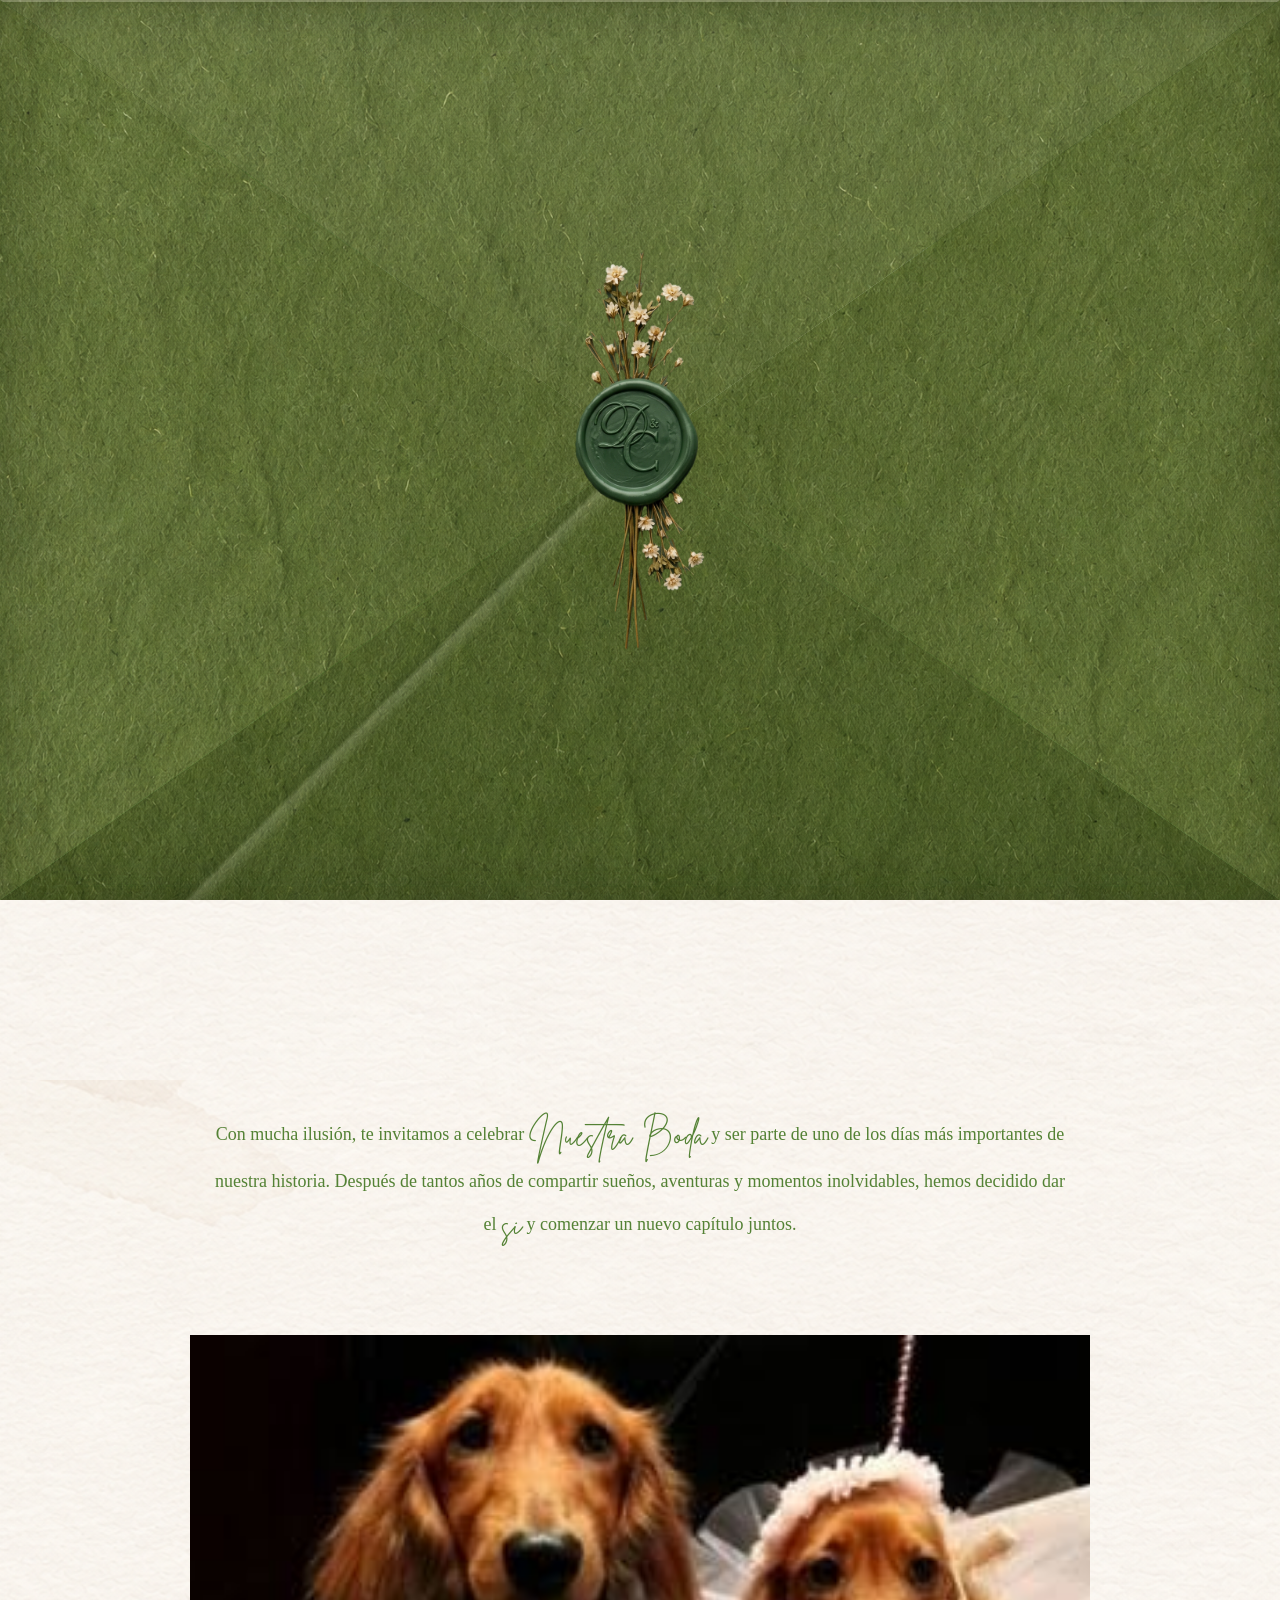
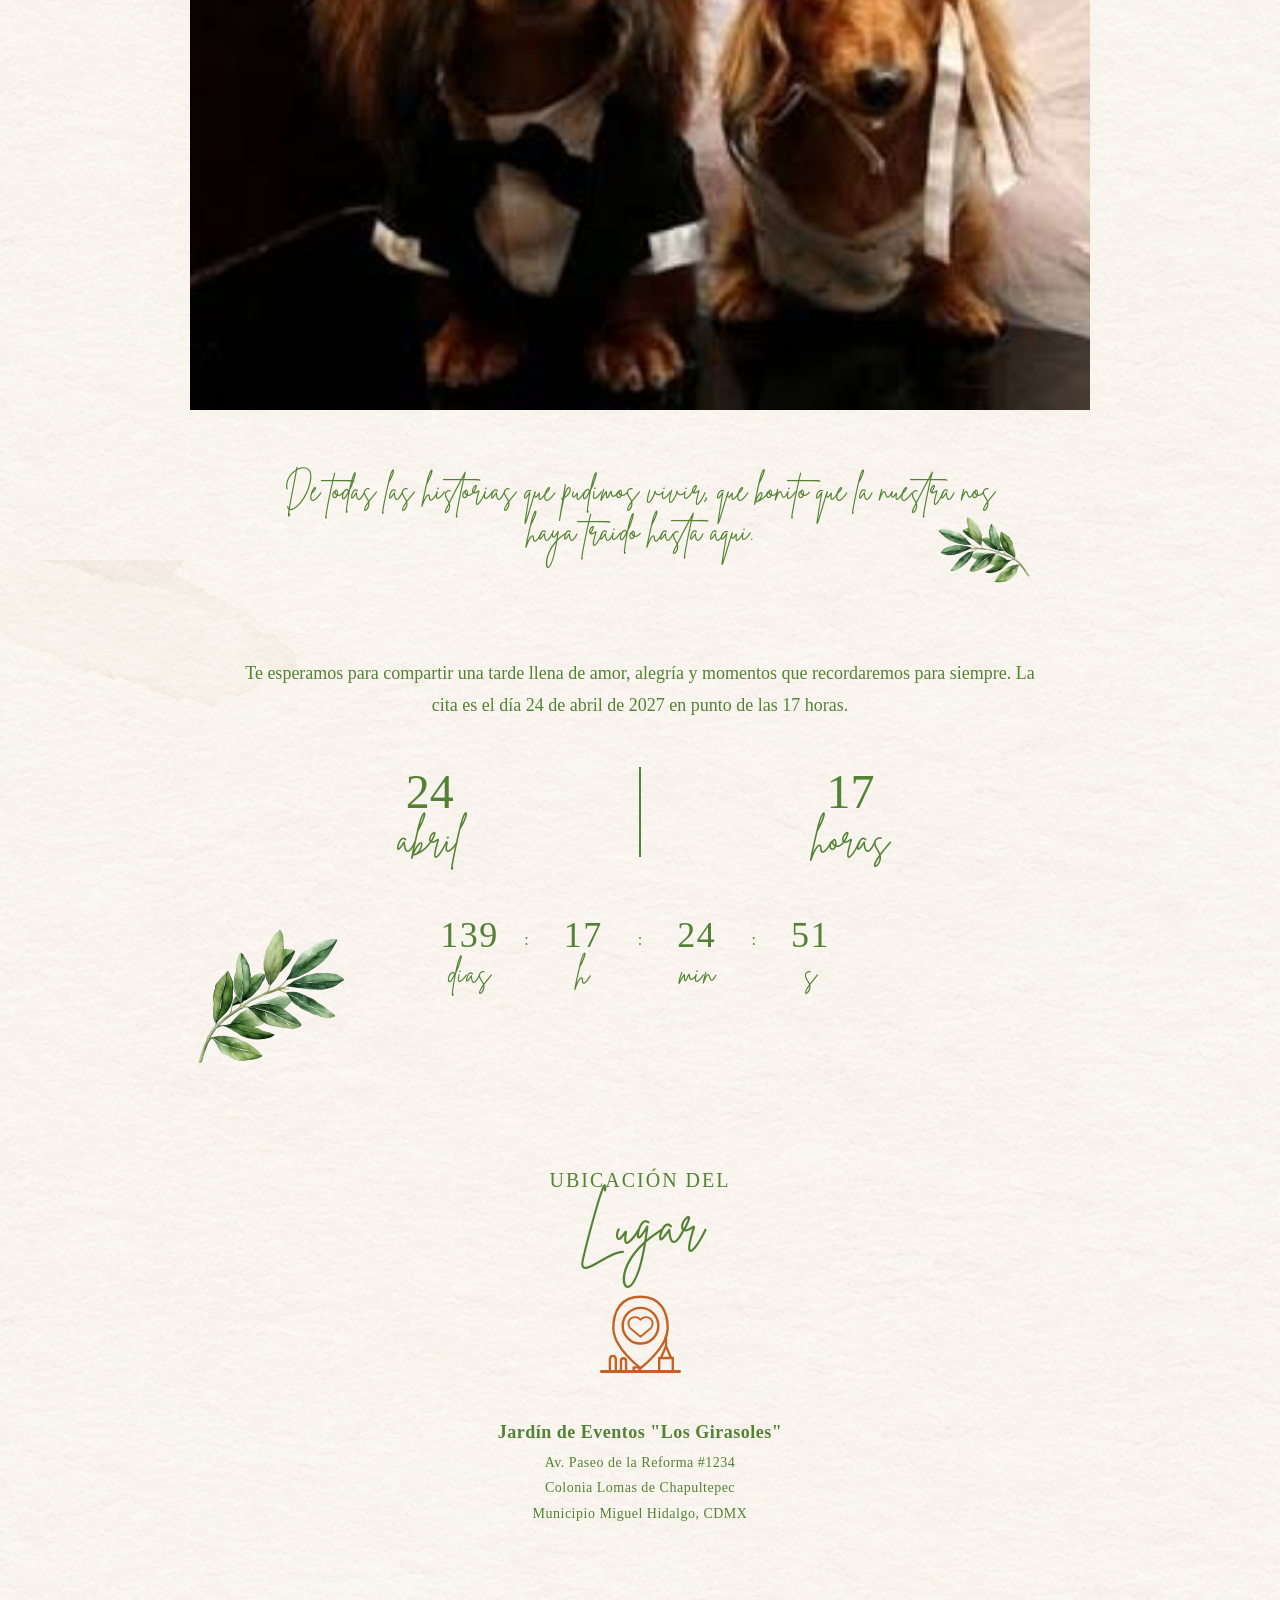
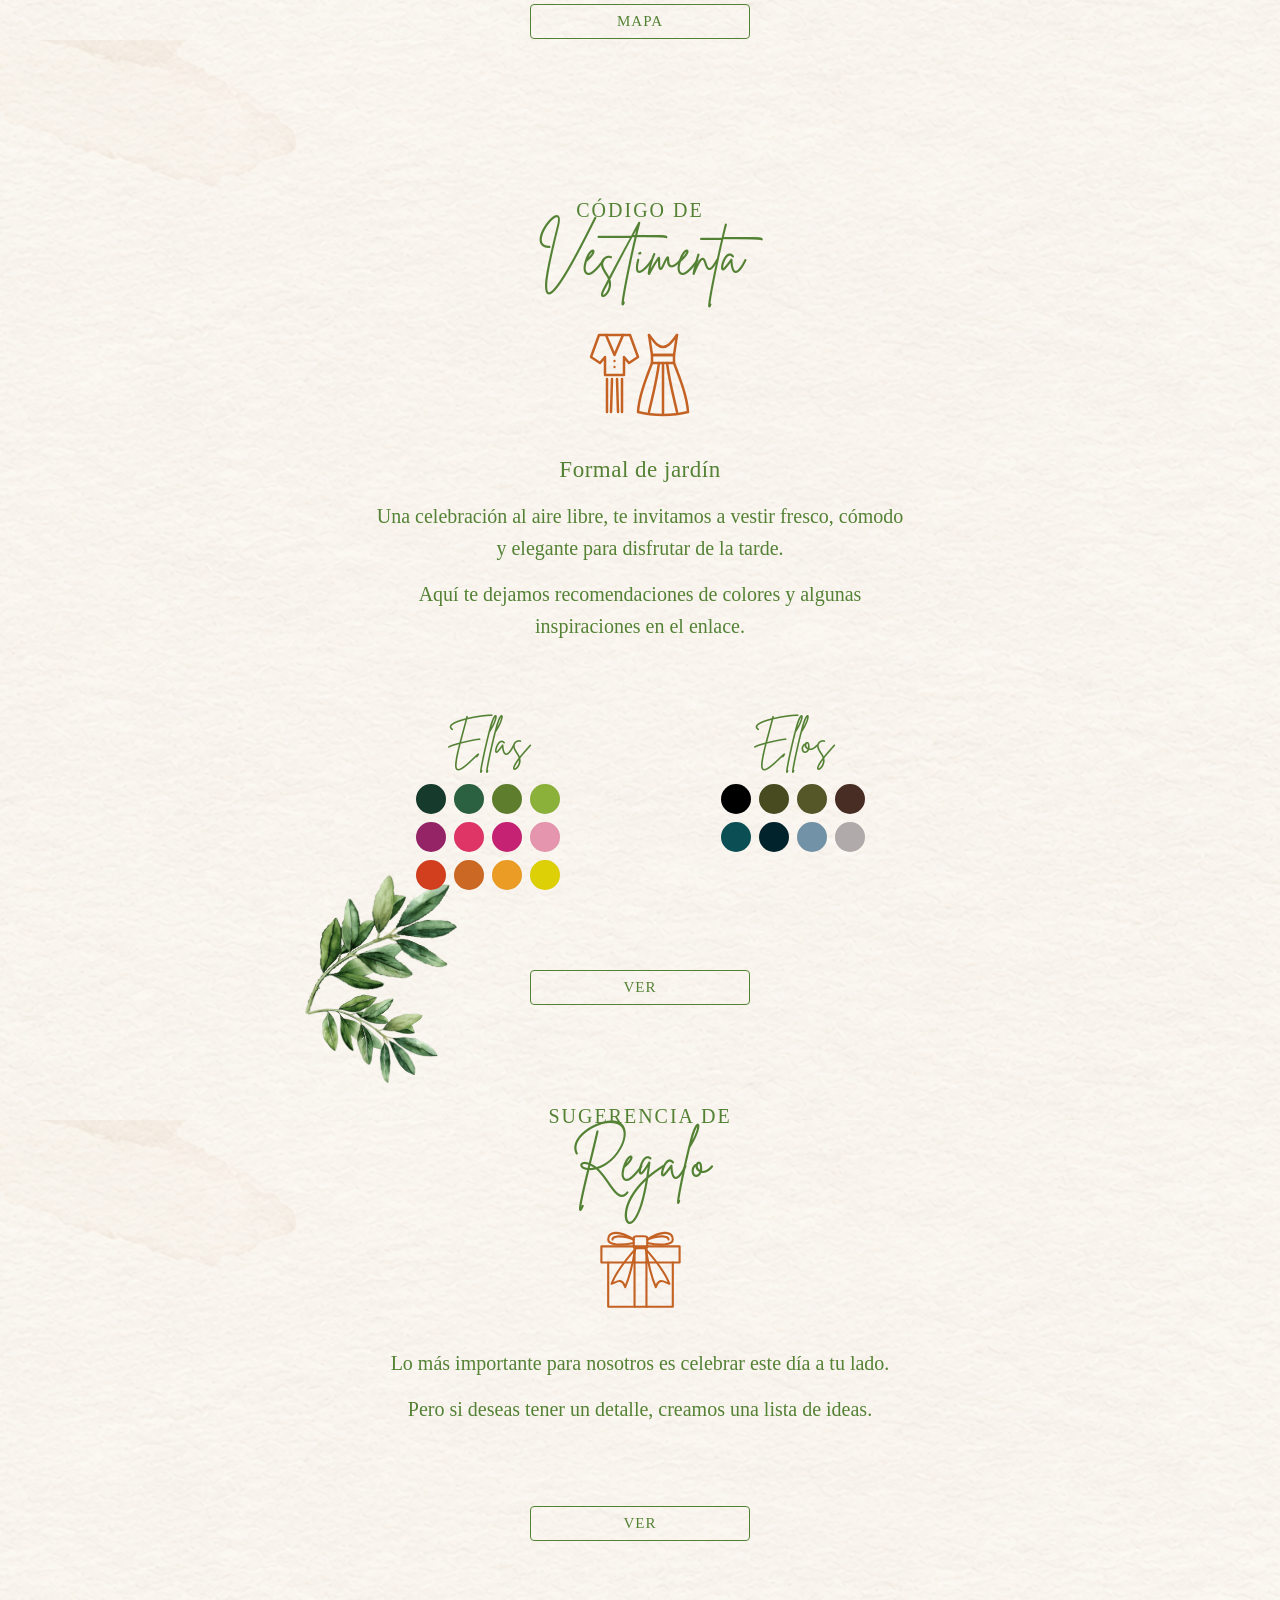
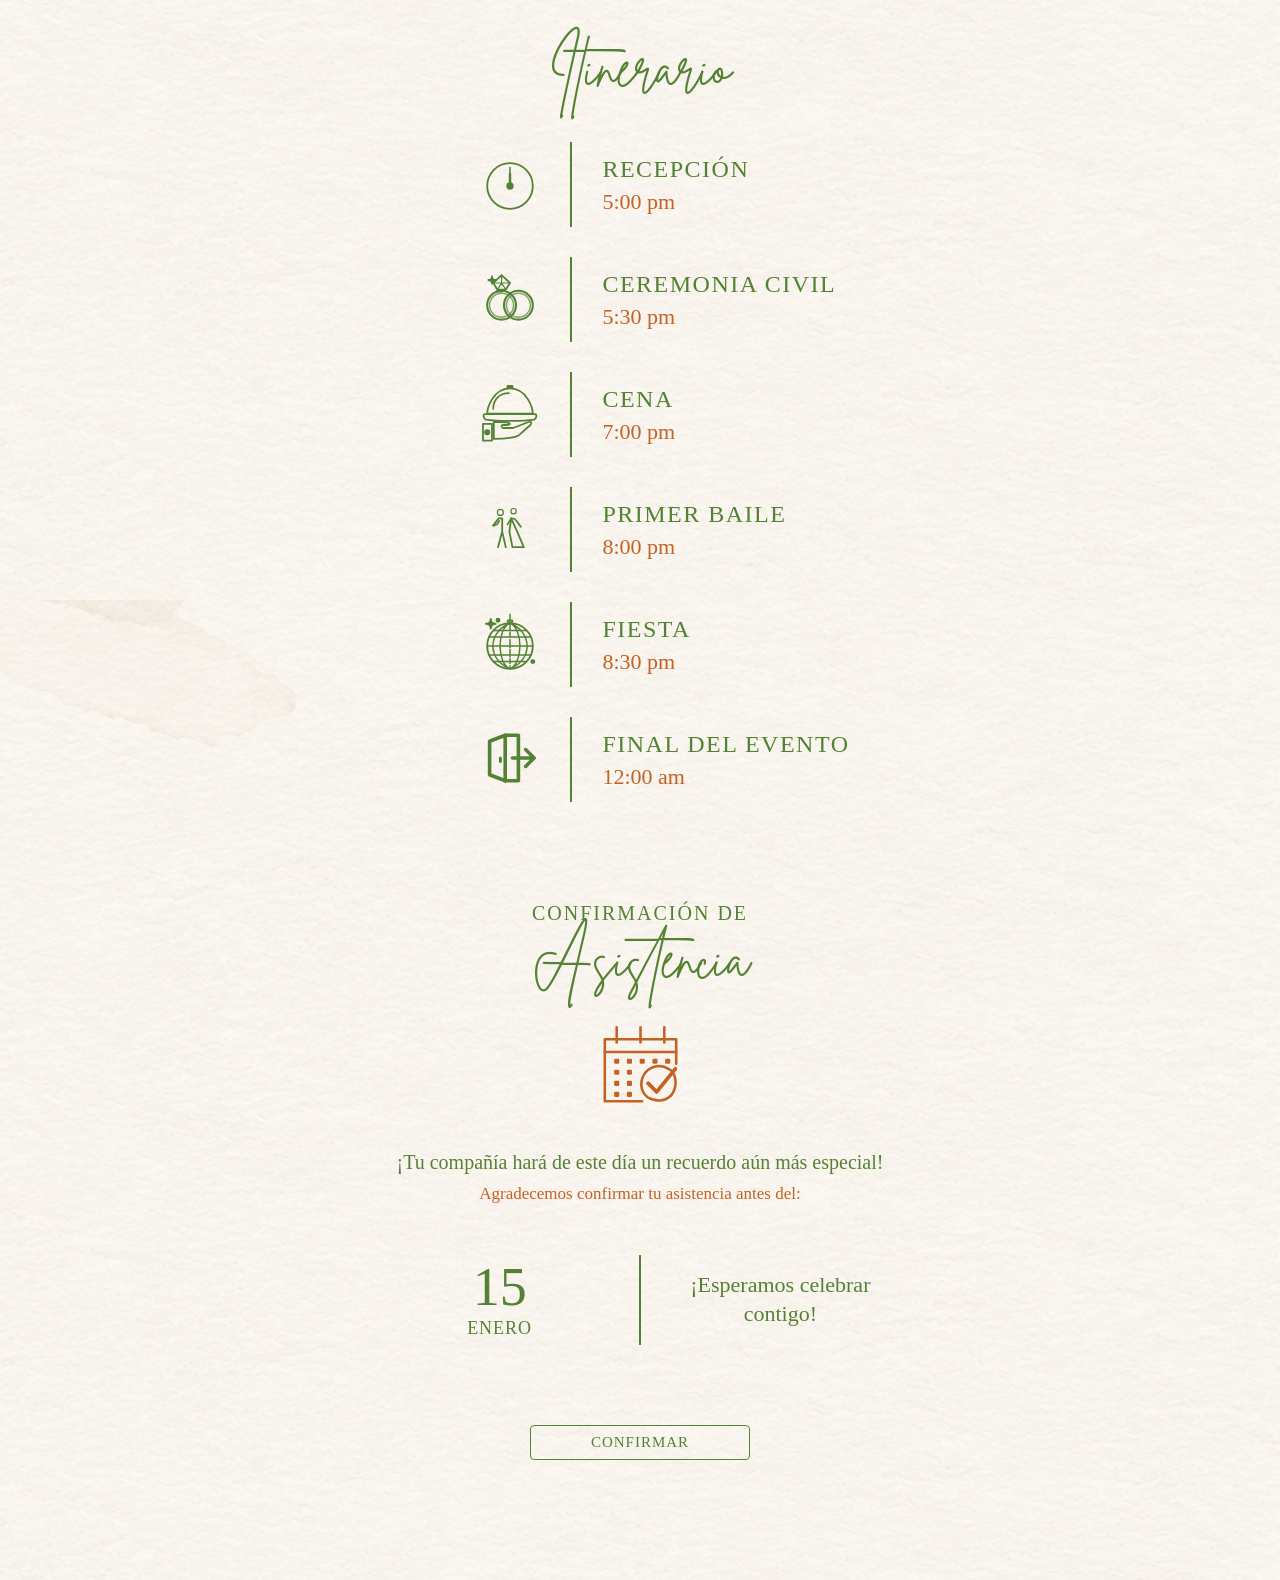
==== commit 414482c7: "Prueba decoracion7" ====
--- a/index.html
+++ b/index.html
@@ -127,8 +127,7 @@
         <!-- UBICACIÓN -->
 
         <section class="ubicacion">
-            wiueriewruwieurwe
-                  <img src="img/detalle3.png" class="decoracion-ubicacion" alt="" aria-hidden="true">
+           
             <div class="titulo">
                 <div class="titulo-principal">Ubicación del </div>
                 <div class="titulo-brittany">Lugar</div>
--- a/style.css
+++ b/style.css
@@ -693,26 +693,6 @@
     transform-box: fill-box;
     transform-origin: center;
 }
-/*gergergegergegegergegegeg */
-.ubicacion .decoracion-ubicacion {
-   position: absolute;
-    left: 300px;
-    bottom: -160px;
-    width: 15%;
-    max-width: 65px;
-    height: auto;
-    transform: rotate(200deg);
-    transform-origin: center;
-    z-index: 0;
-    pointer-events: none;
-}
-
-.ubicacion > :not(.decoracion-ubicacion) {
-    position: relative;
-    z-index: 1;
-}
-/*gergergegergegegergegegeg */
-
 
 
 @keyframes moverPin {
@@ -782,10 +762,7 @@
     .datos-ubicacion .destacado {
         font-size: 16px;
     }
-     .ubicacion .decoracion-ubicacion {
-        width: 10%;
-        max-width: 65px;
-    }
+   
 
 }
 
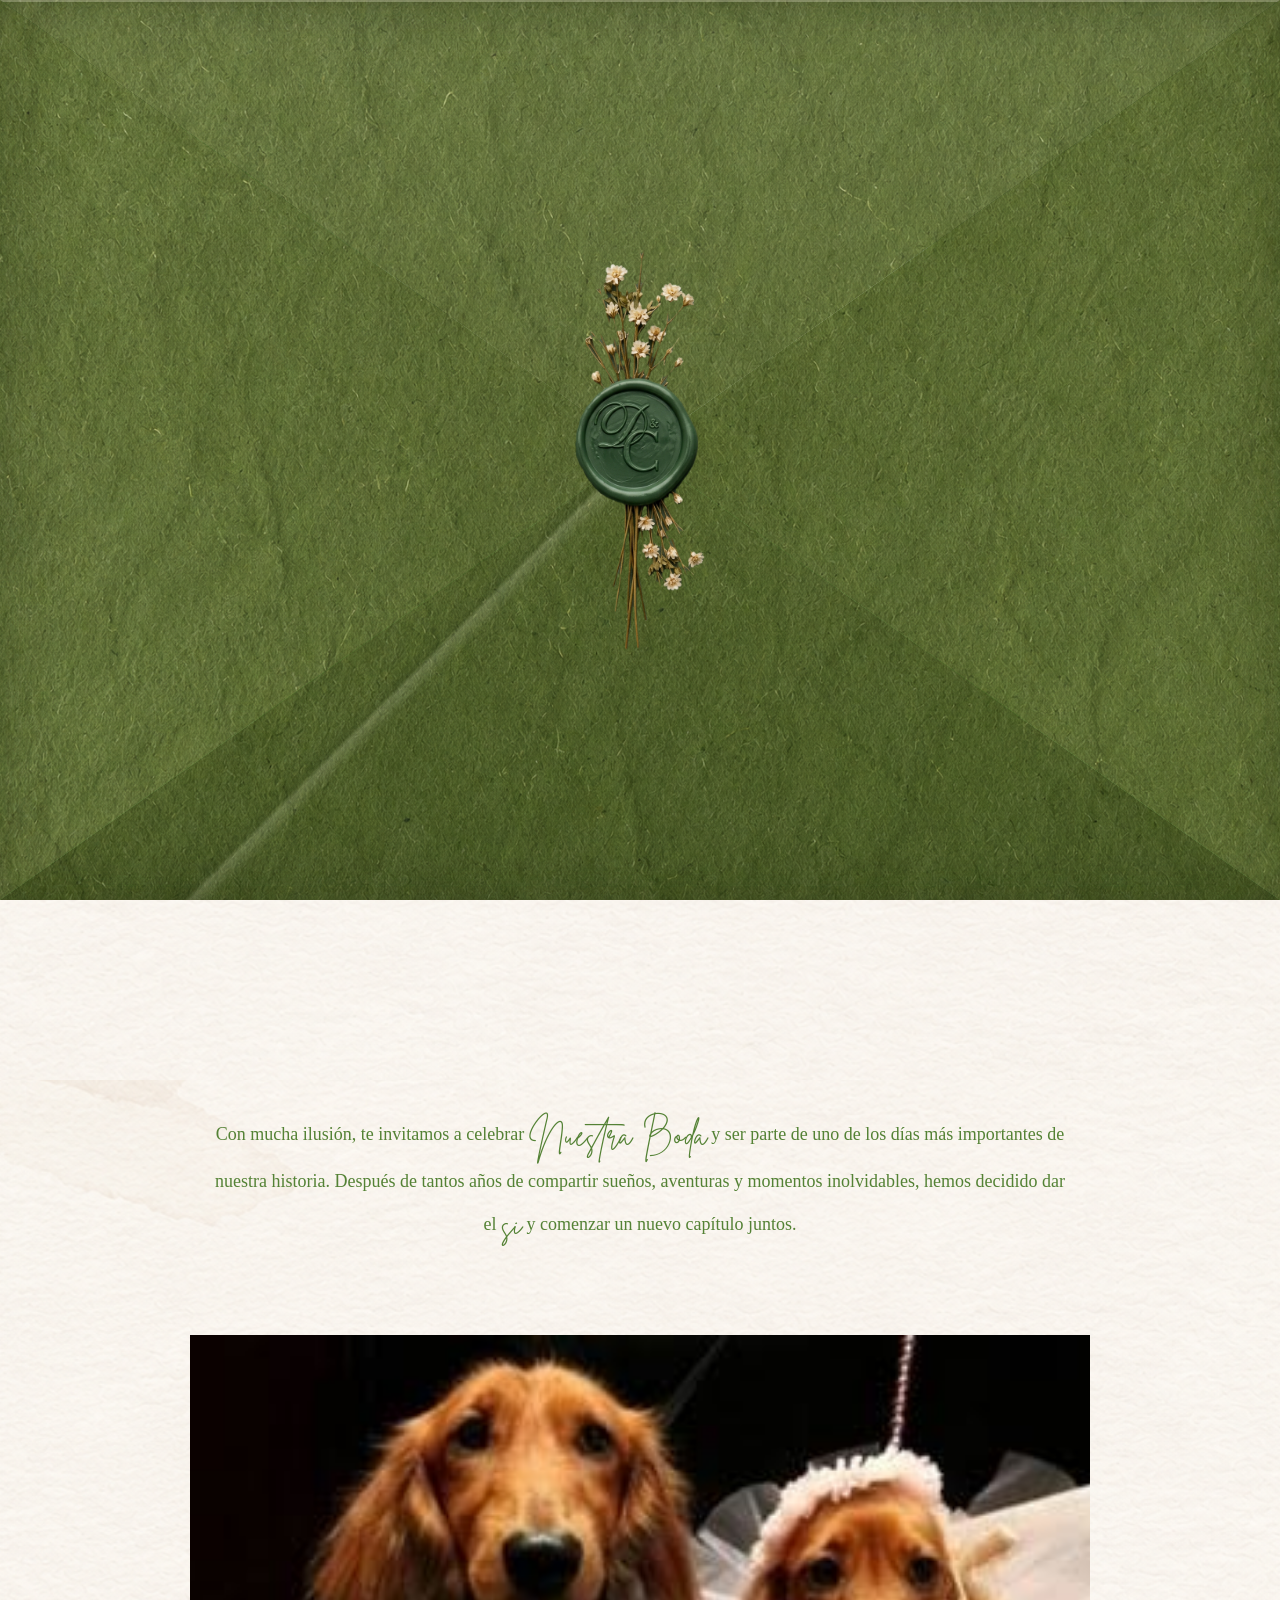
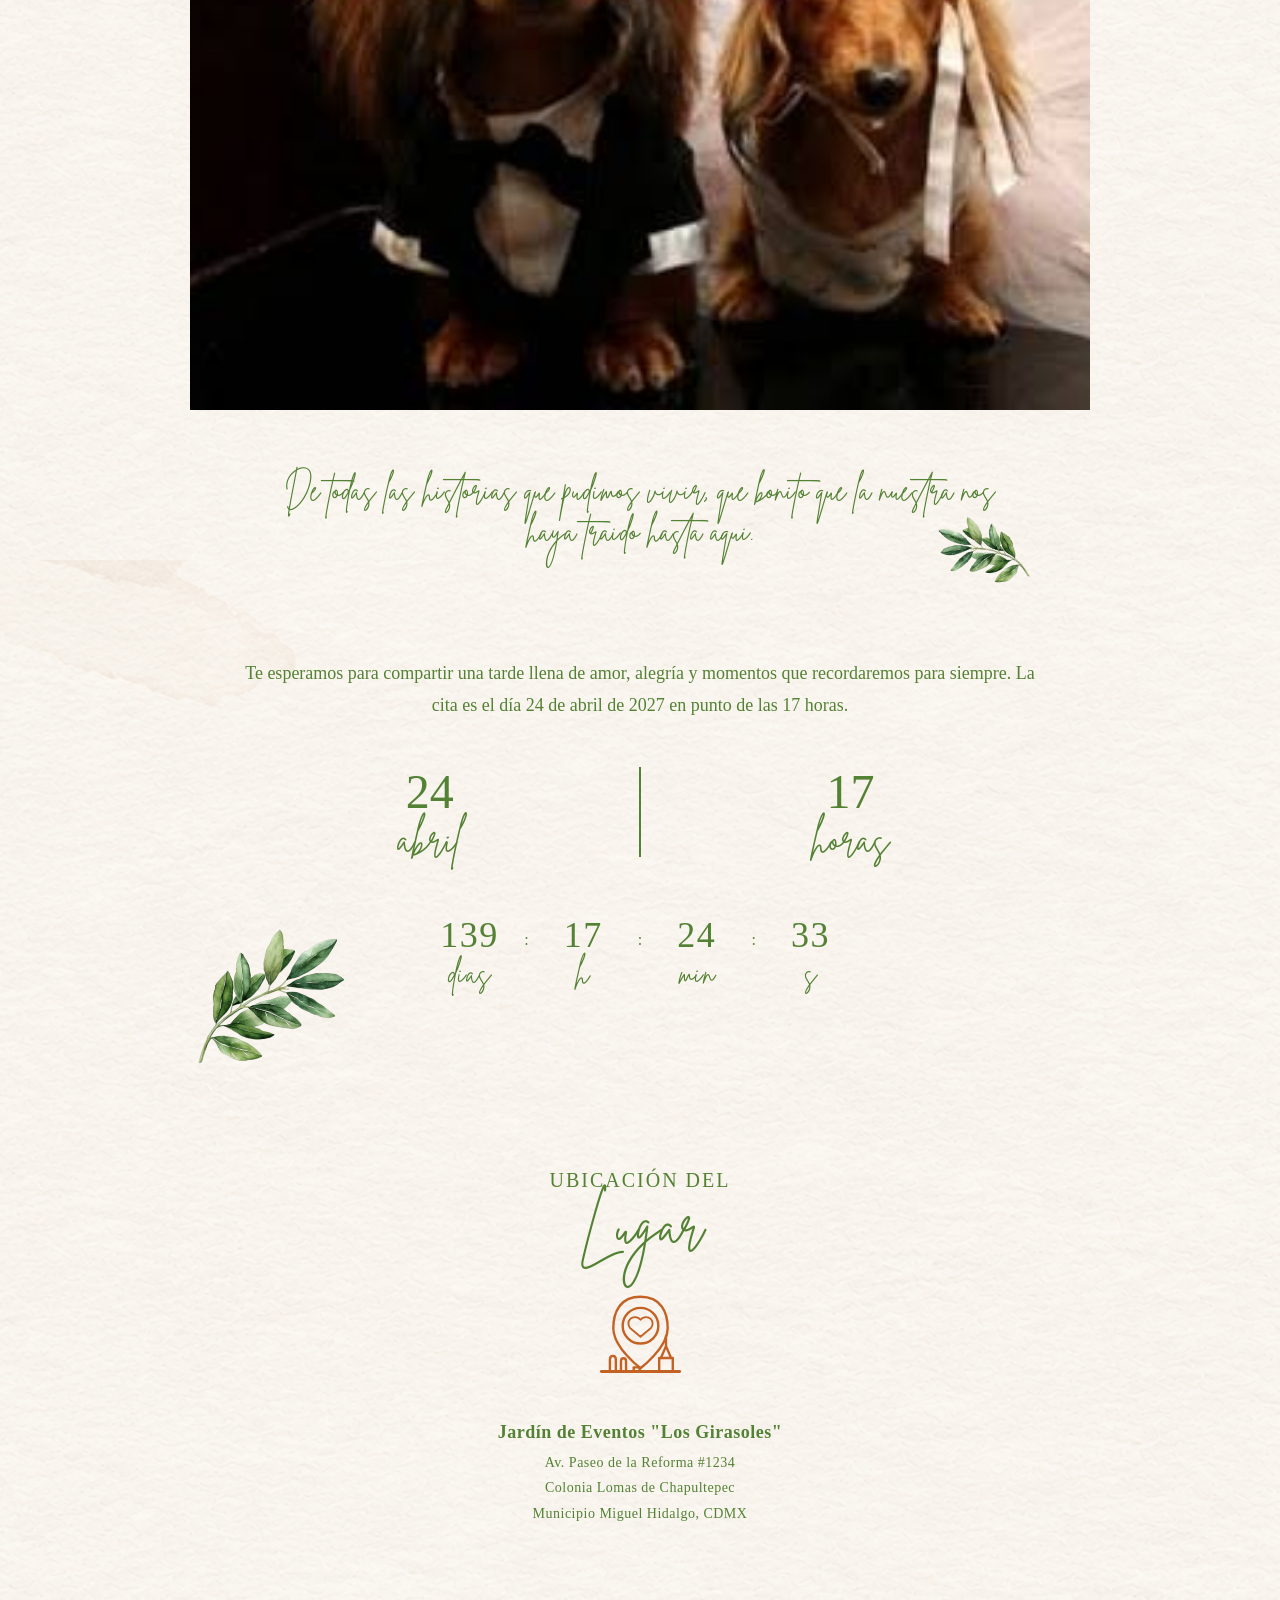
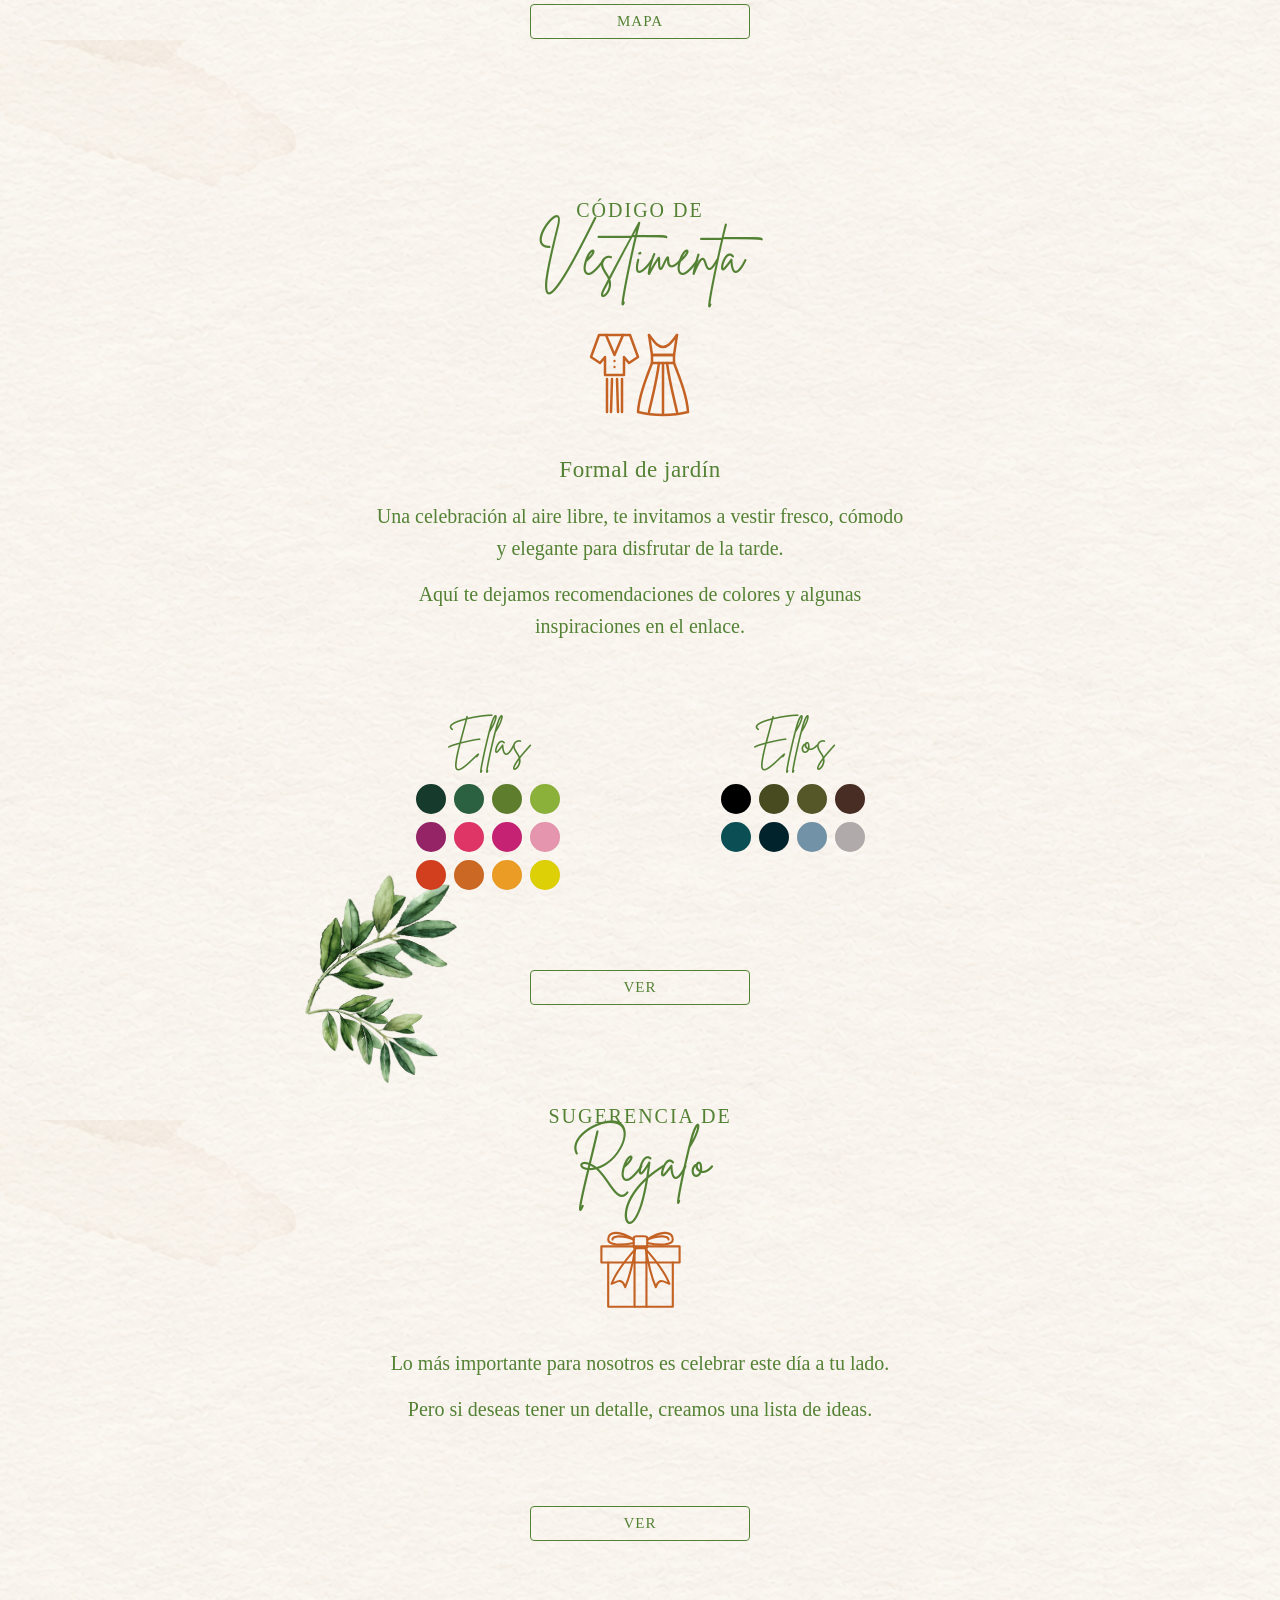
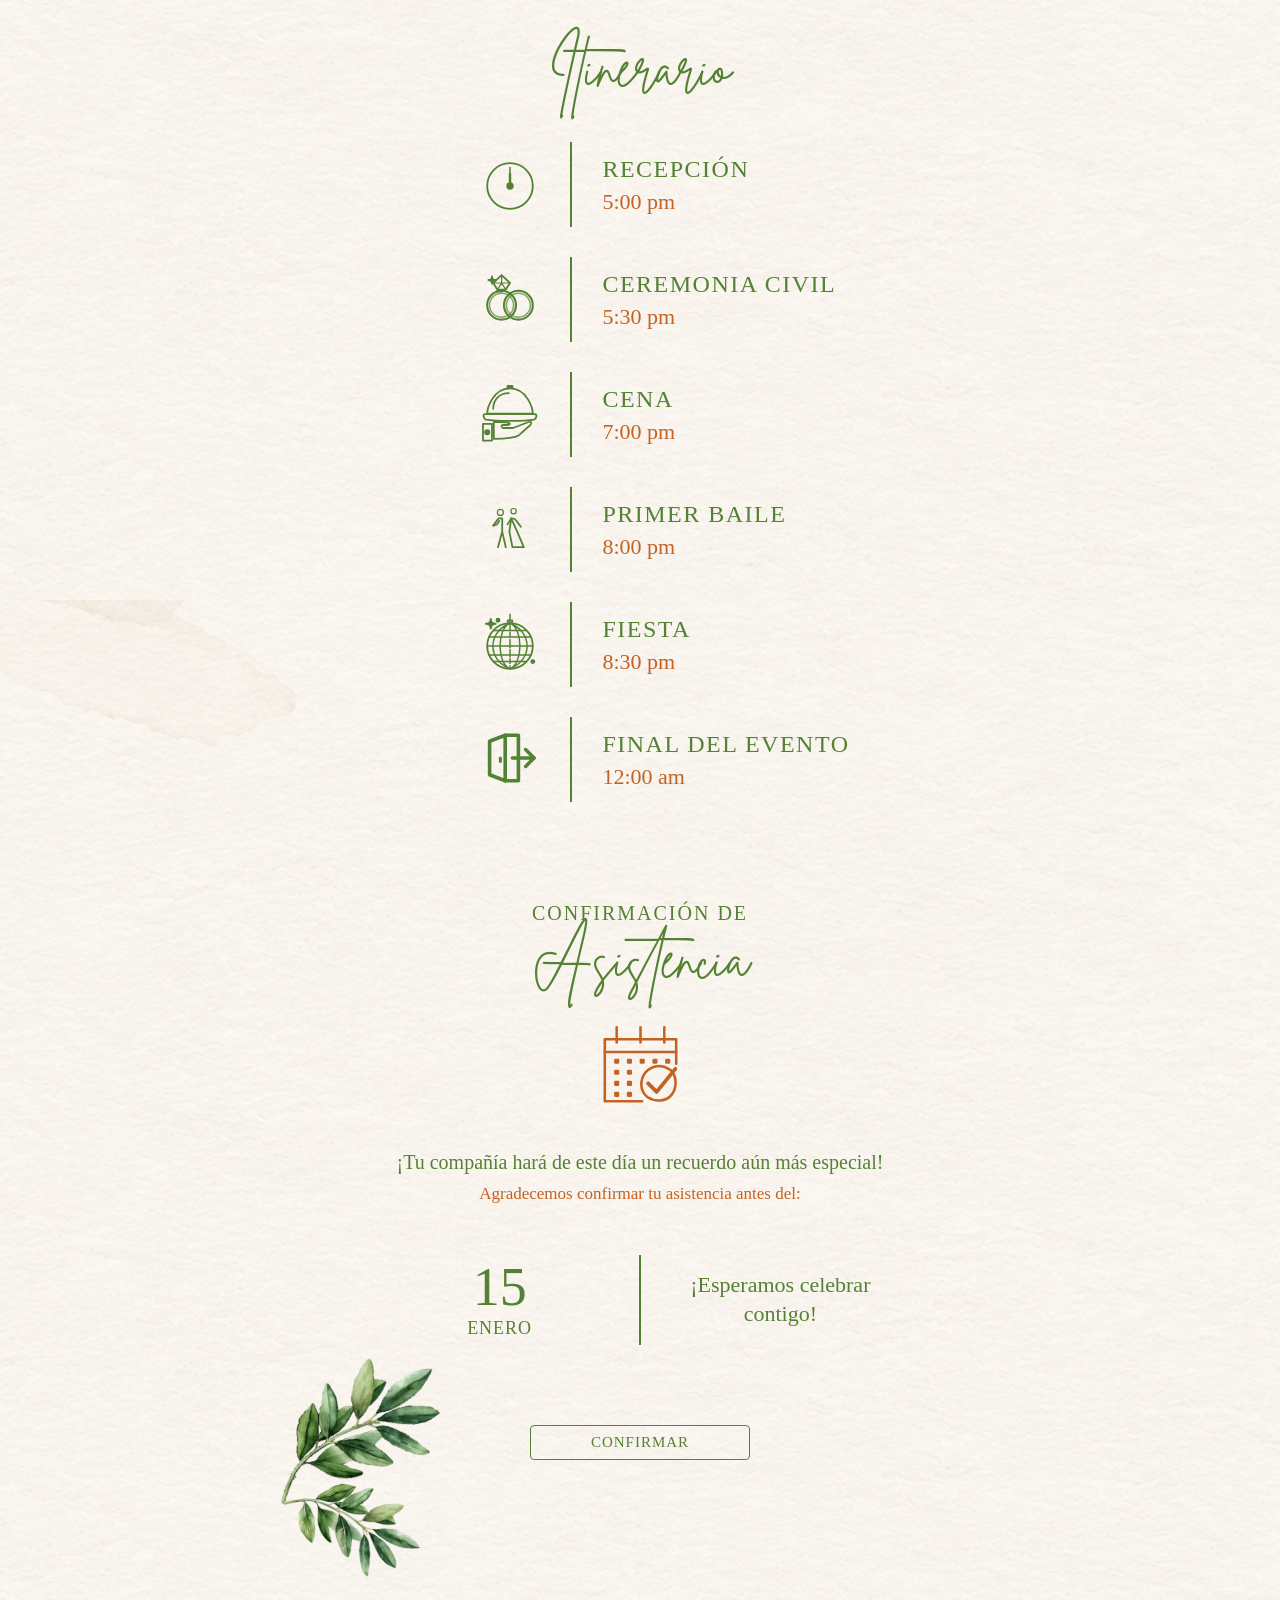
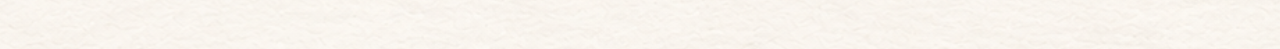
==== commit 97615259: "Prueba decoracion8" ====
--- a/index.html
+++ b/index.html
@@ -860,7 +860,8 @@
     <!--CONFIRMACIÓN DE ASISTENCIA-->
 
          <section class="confirmacion-container">
-
+                <img src="img/detalle2.png" class="decoracion-confirmacion" alt="" aria-hidden="true">
+                
                 <div class="titulo">
                         <div class="titulo-principal"> Confirmación de</div>
                         <div class="titulo-brittany"> Asistencia </div>
--- a/style.css
+++ b/style.css
@@ -1824,8 +1824,25 @@
   font-weight: normal;
   line-height: 1;
   margin: 5px 0 30px;
-
   animation: confirmacionSubir 1.2s ease-out both;
+}
+
+.confirmacion-container .decoracion-confirmacion {
+   position: absolute;
+    left: -50px;
+    bottom: -110px;
+    width: 35%;
+    max-width: 220px;
+    height: auto;
+    transform: rotate(45deg);
+    transform-origin: center;
+    z-index: 0;
+    pointer-events: none;
+}
+
+.confirmacion-container > :not(.decoracion-confirmacion) {
+    position: relative;
+    z-index: 1;
 }
 
 .icono-calendario {
@@ -1999,6 +2016,10 @@
   .frase-espera {
     font-size: 18px;
   }
+   .confirmacion-container .decoracion-confirmacion {
+        width: 30%;
+        max-width: 145px;
+    }
 }
 
 /* CONFIRMACIÓN DE ASISTENCIA CONFIRMACIÓN DE ASISTENCIA CONFIRMACIÓN DE ASISTENCIA */
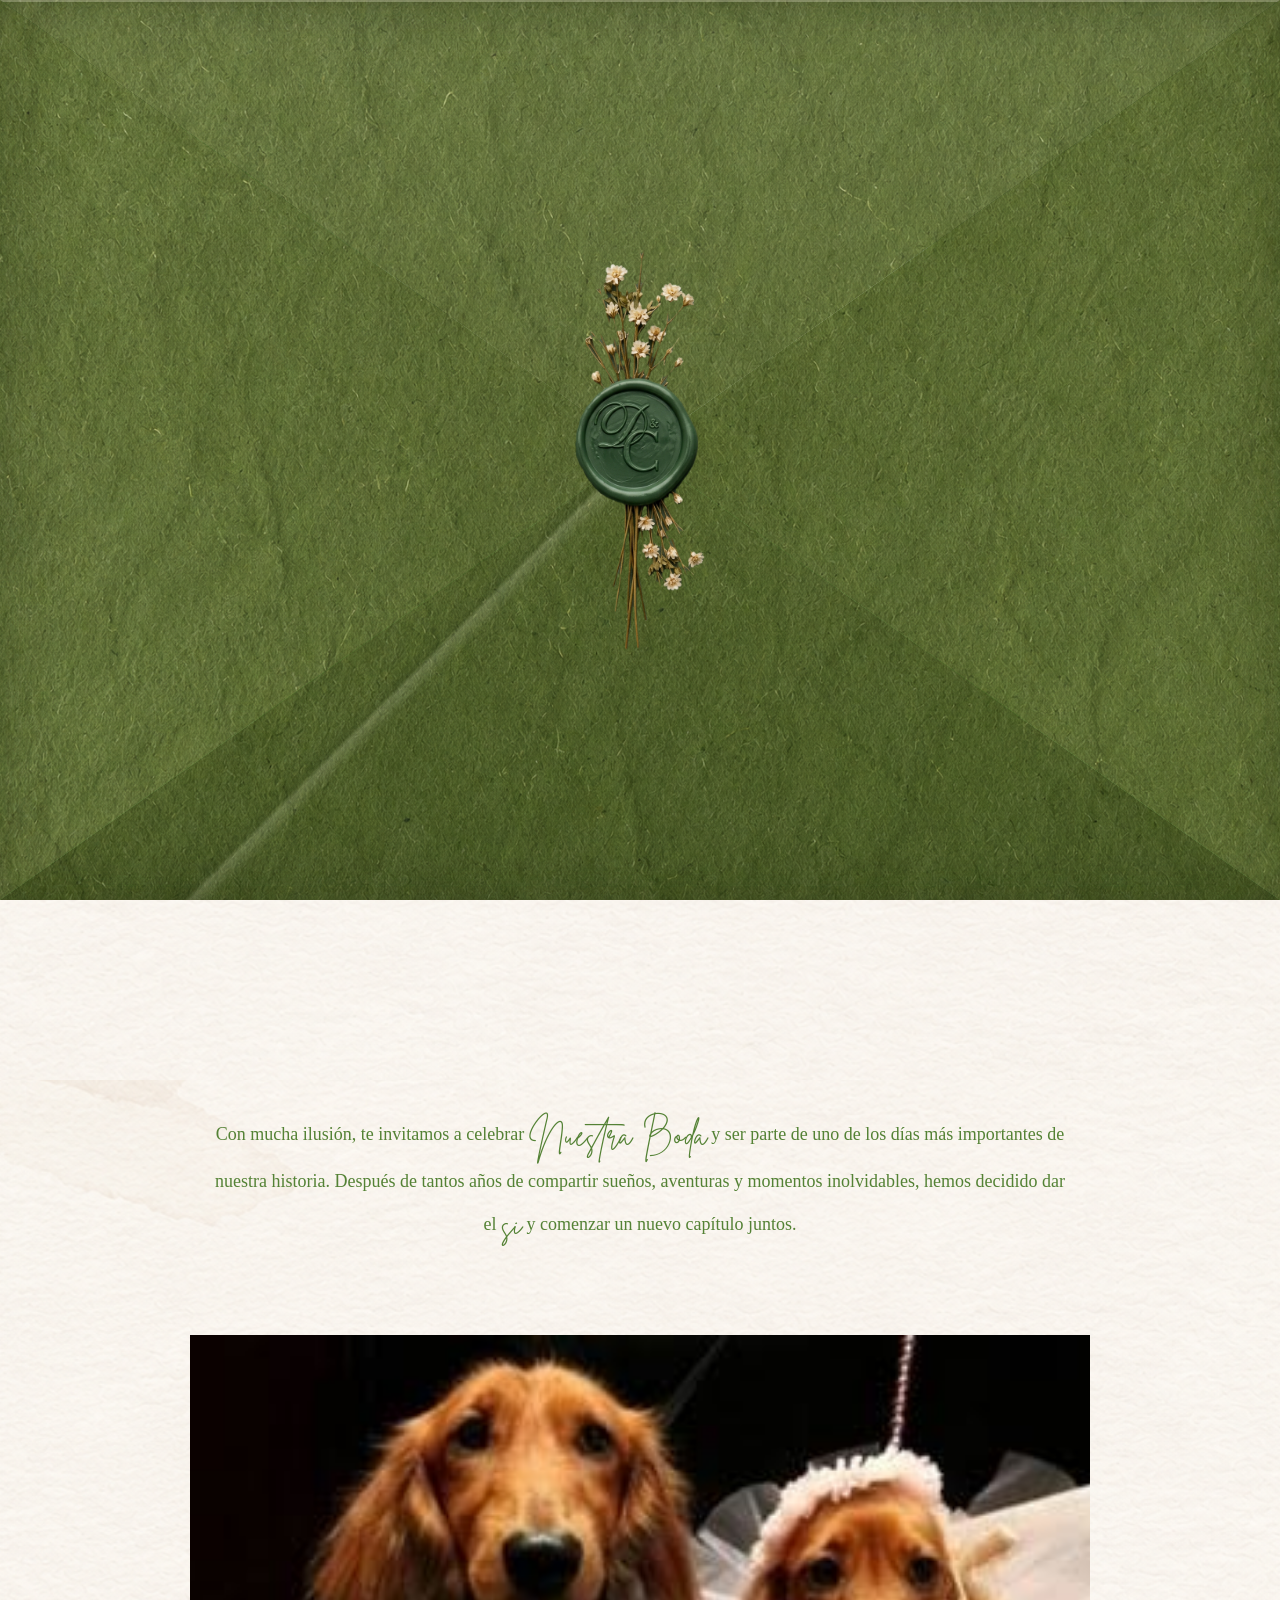
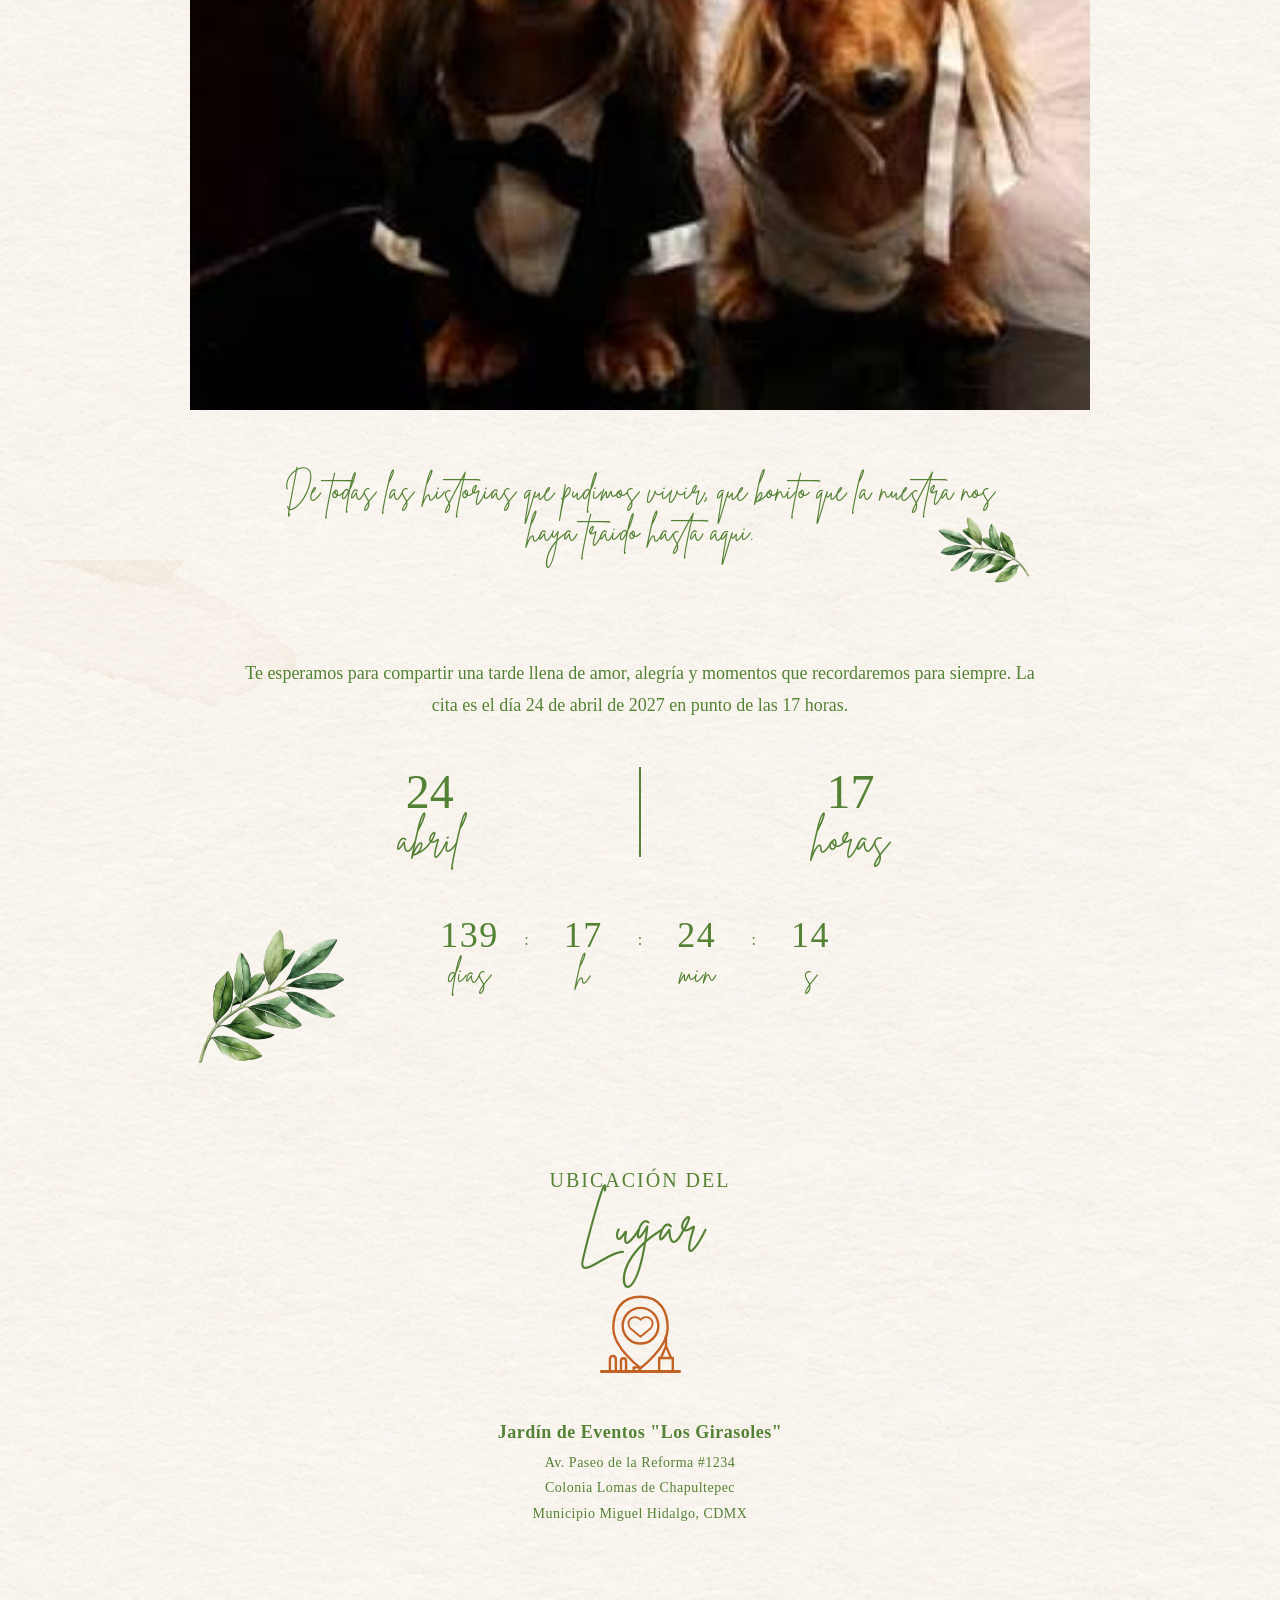
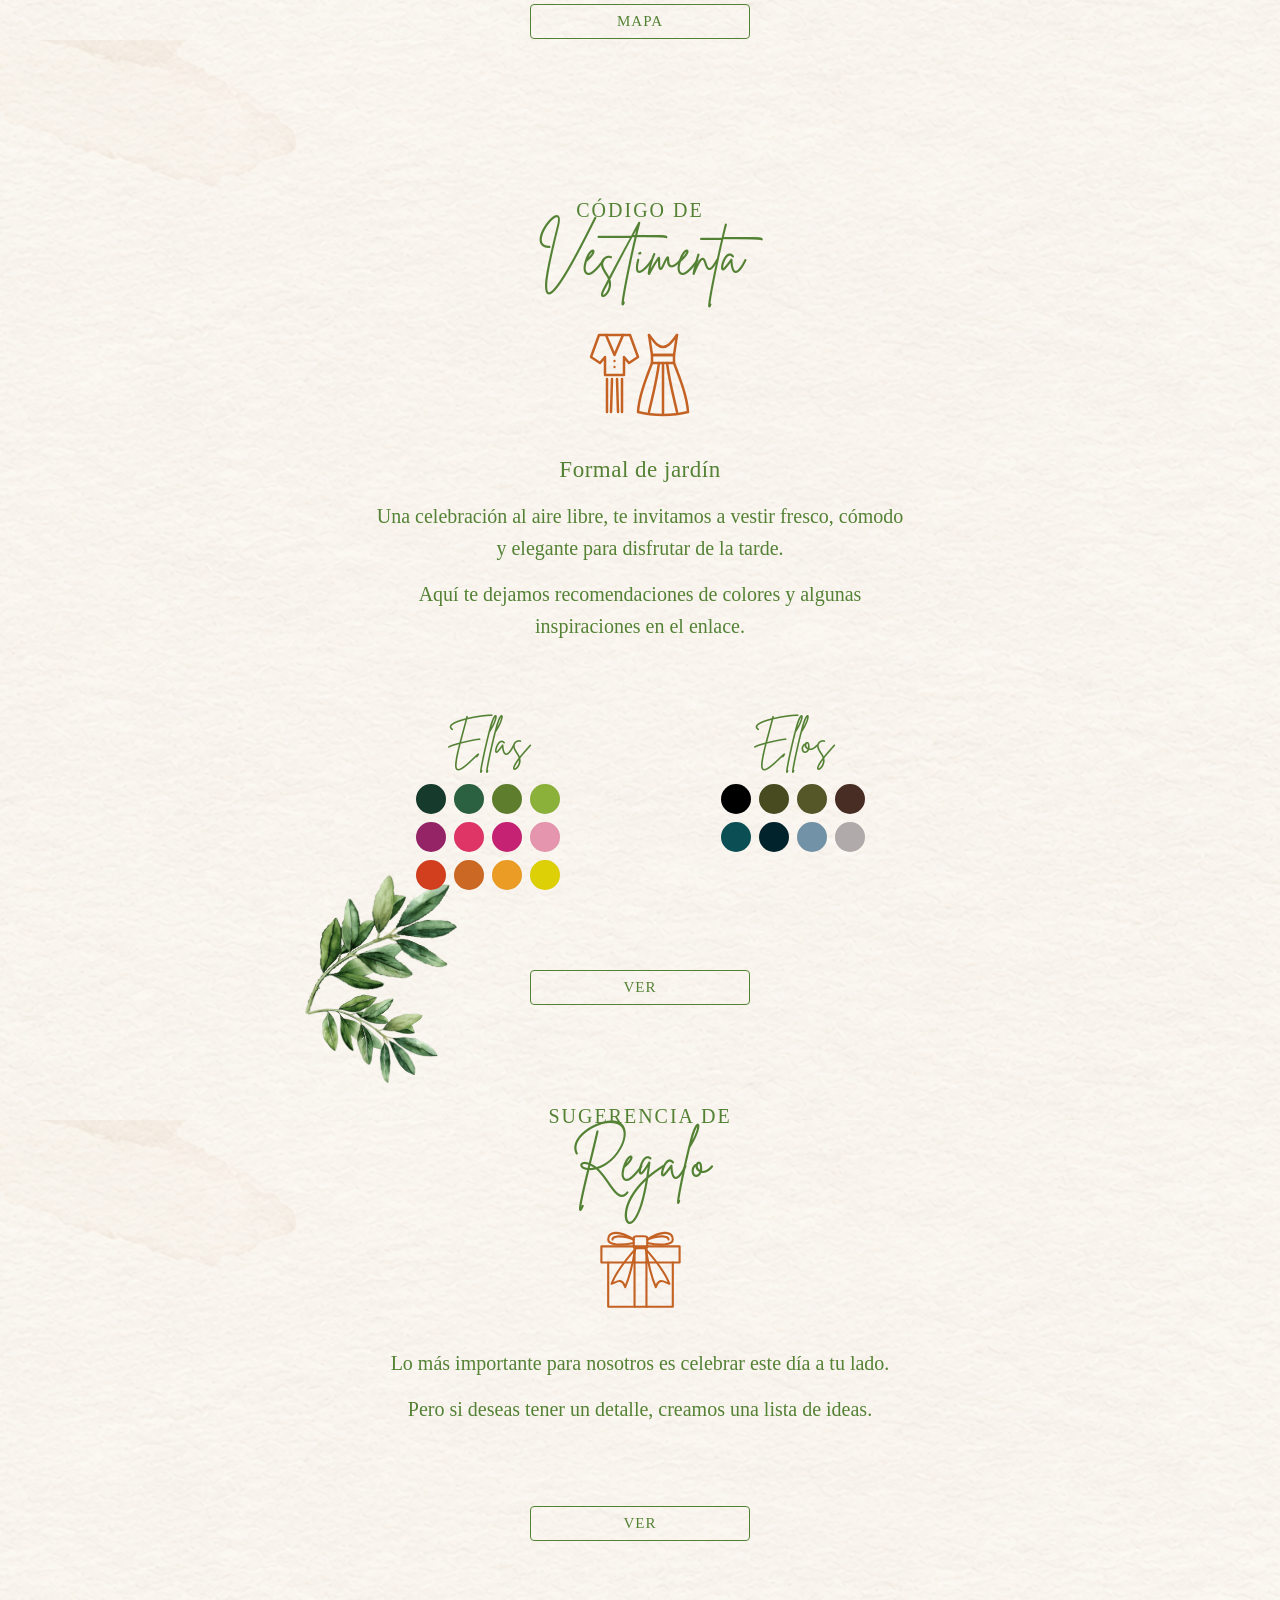
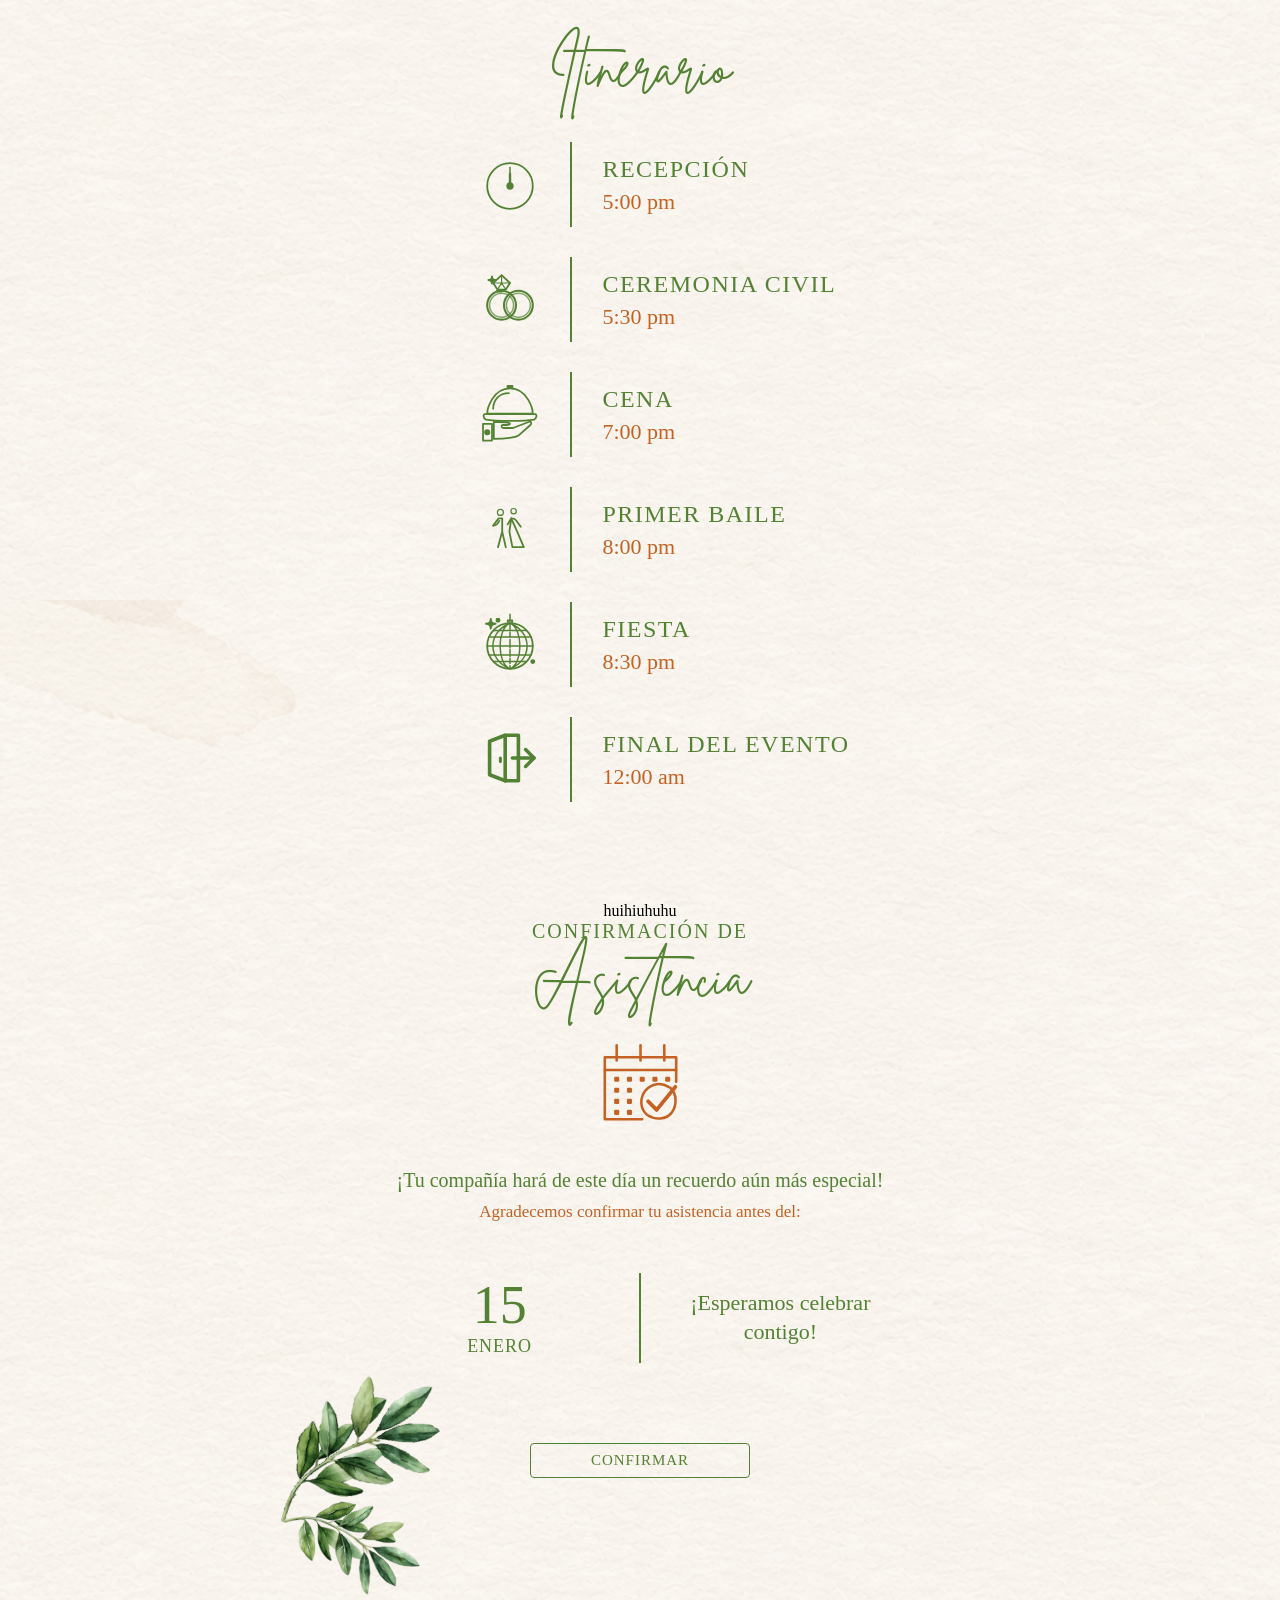
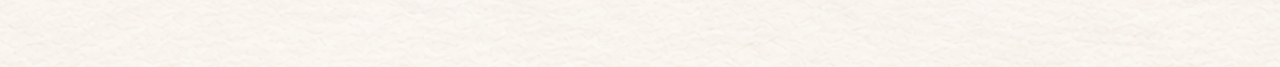
==== commit 16757f49: "Prueba decoracion9" ====
--- a/index.html
+++ b/index.html
@@ -860,7 +860,7 @@
     <!--CONFIRMACIÓN DE ASISTENCIA-->
 
          <section class="confirmacion-container">
-                <img src="img/detalle2.png" class="decoracion-confirmacion" alt="" aria-hidden="true">
+huihiuhuhu                <img src="img/detalle2.png" class="decoracion-confirmacion" alt="" aria-hidden="true">
                 
                 <div class="titulo">
                         <div class="titulo-principal"> Confirmación de</div>
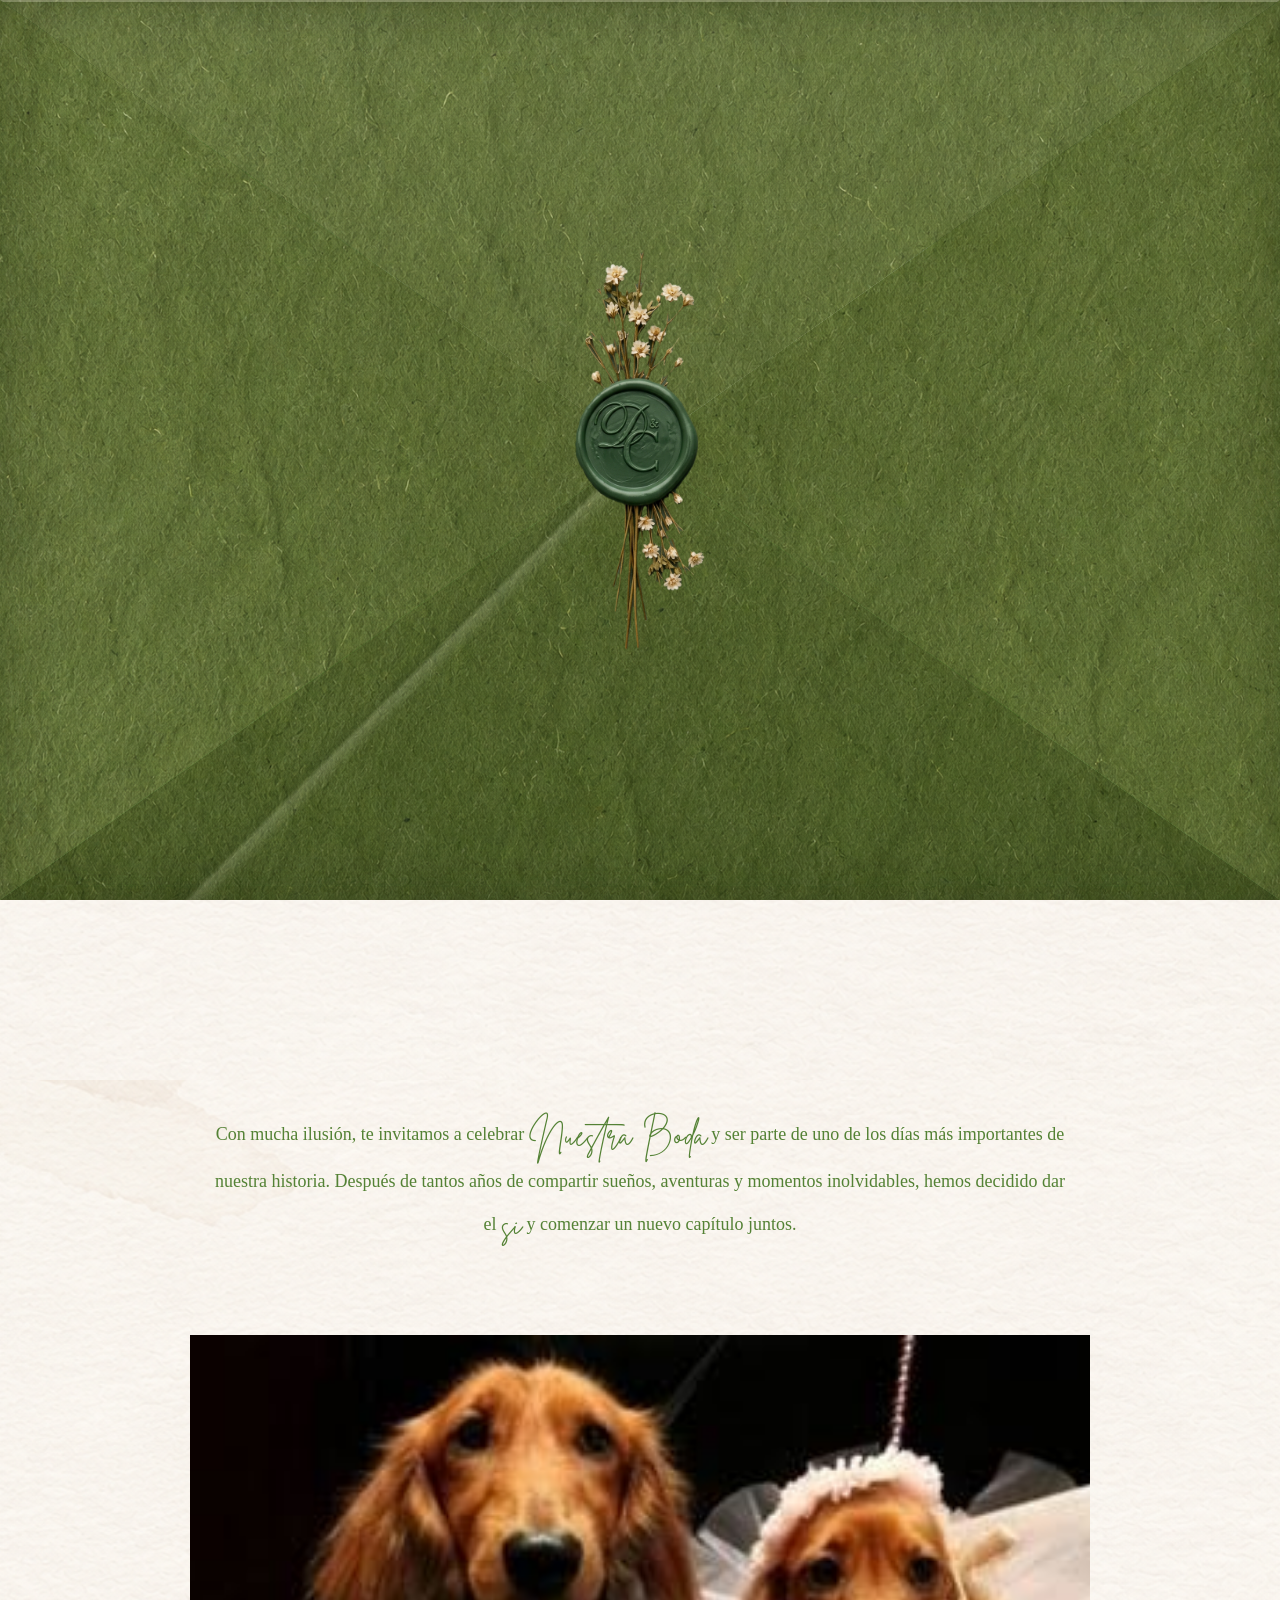
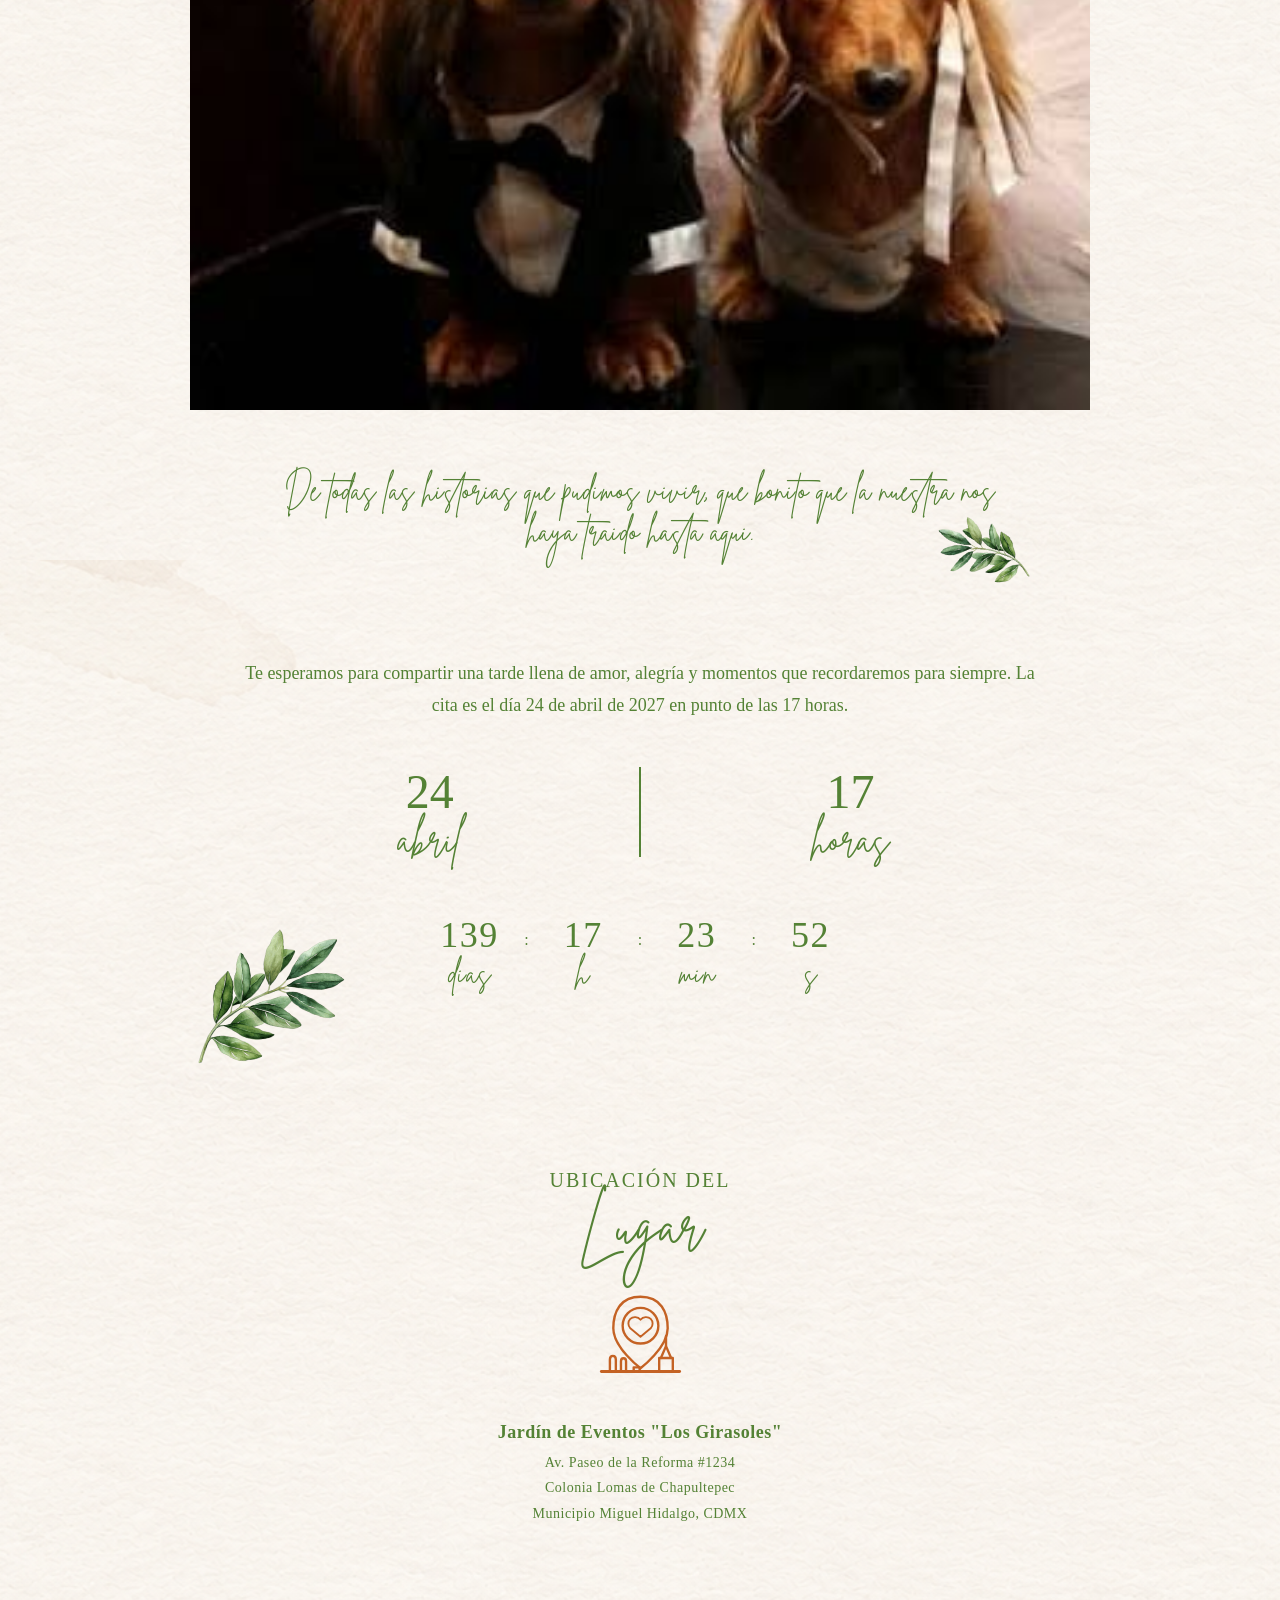
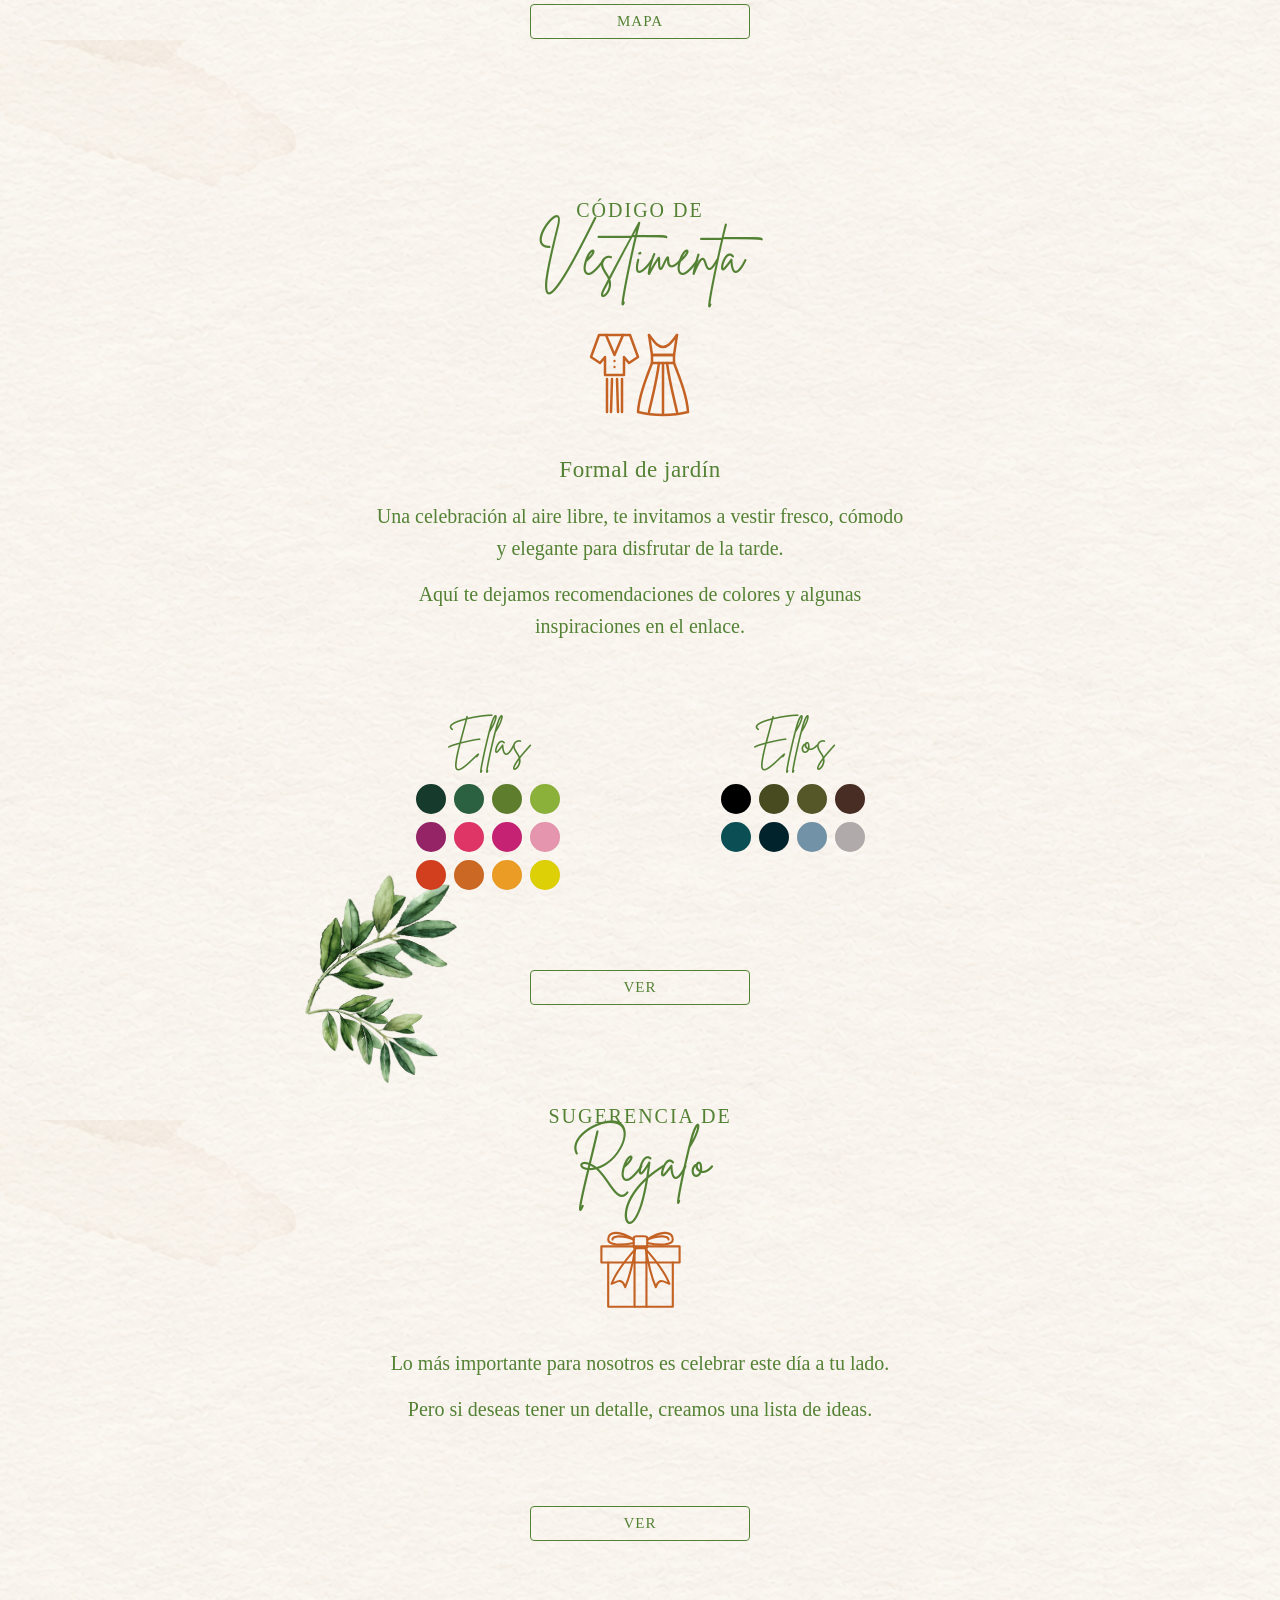
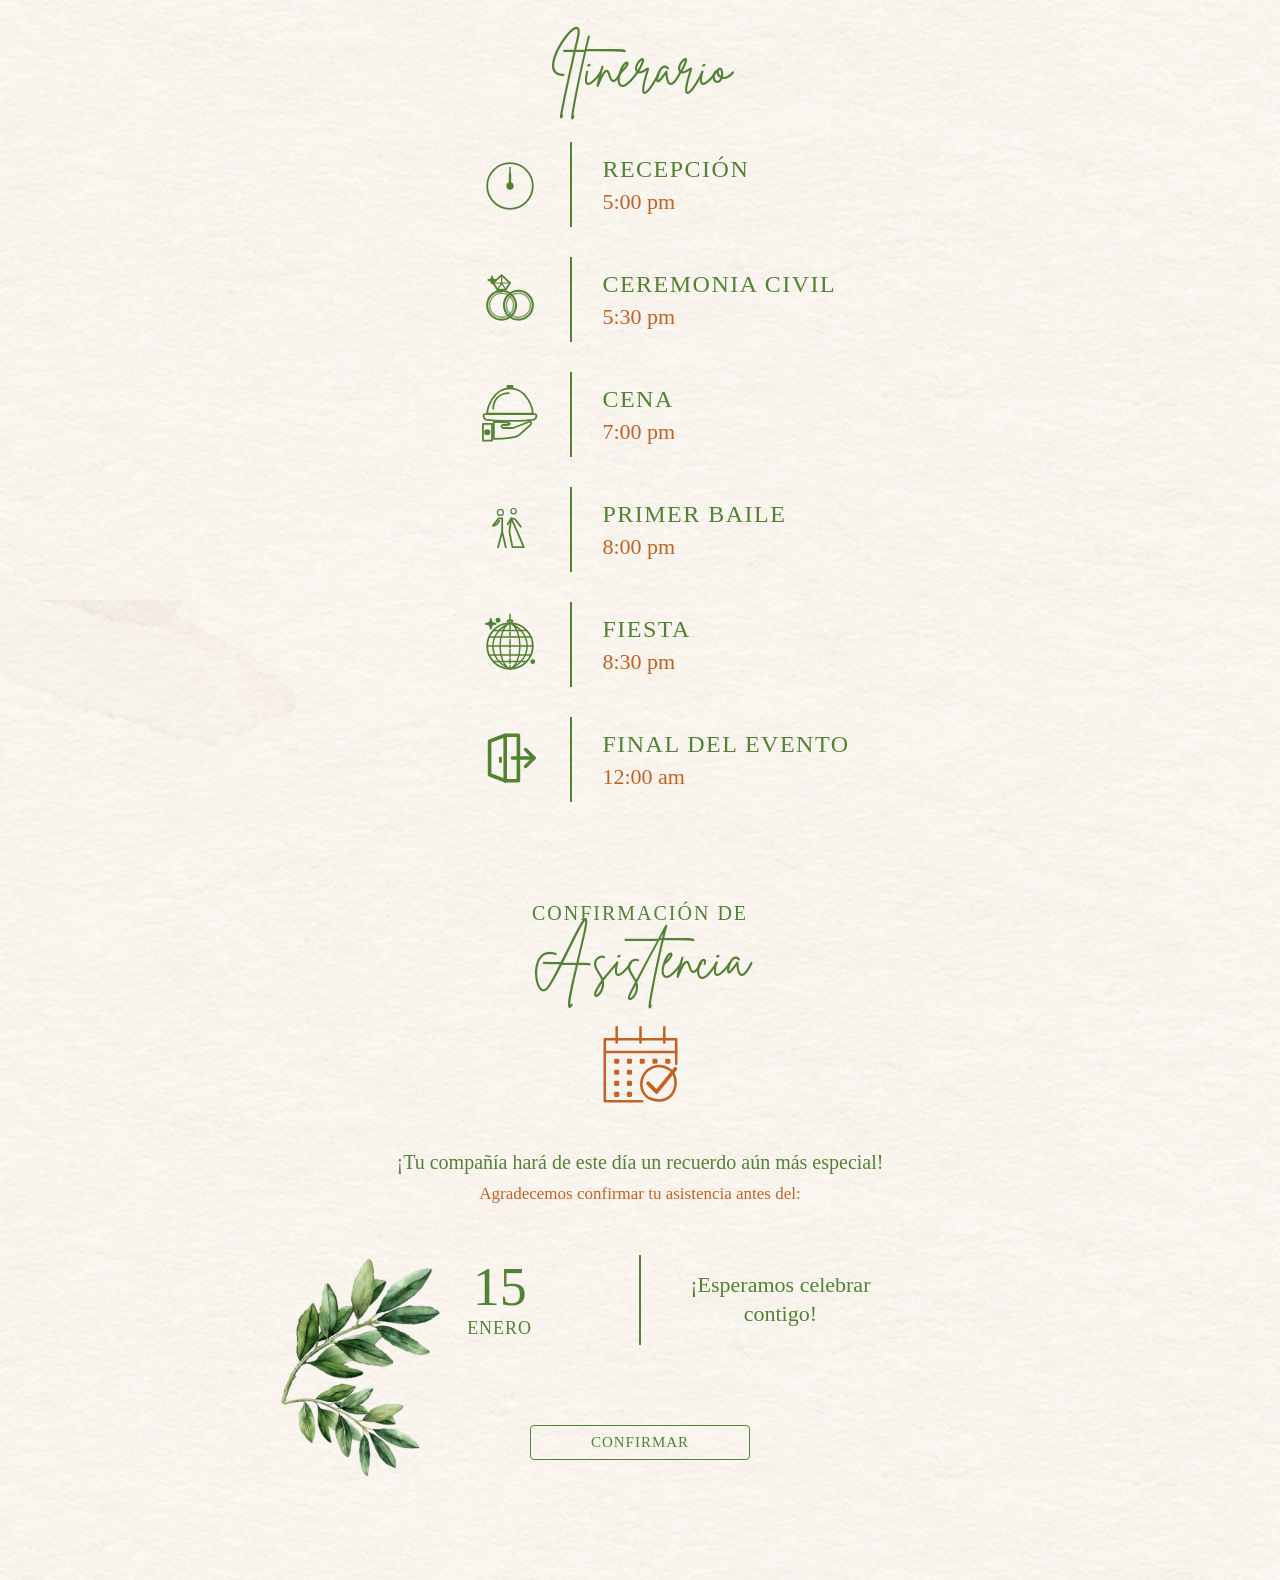
==== commit 1b9923f8: "Prueba decoracion10" ====
--- a/index.html
+++ b/index.html
@@ -860,7 +860,7 @@
     <!--CONFIRMACIÓN DE ASISTENCIA-->
 
          <section class="confirmacion-container">
-huihiuhuhu                <img src="img/detalle2.png" class="decoracion-confirmacion" alt="" aria-hidden="true">
+             <img src="img/detalle2.png" class="decoracion-confirmacion" alt="" aria-hidden="true">
                 
                 <div class="titulo">
                         <div class="titulo-principal"> Confirmación de</div>
--- a/style.css
+++ b/style.css
@@ -1830,7 +1830,7 @@
 .confirmacion-container .decoracion-confirmacion {
    position: absolute;
     left: -50px;
-    bottom: -110px;
+    bottom: -10px;
     width: 35%;
     max-width: 220px;
     height: auto;
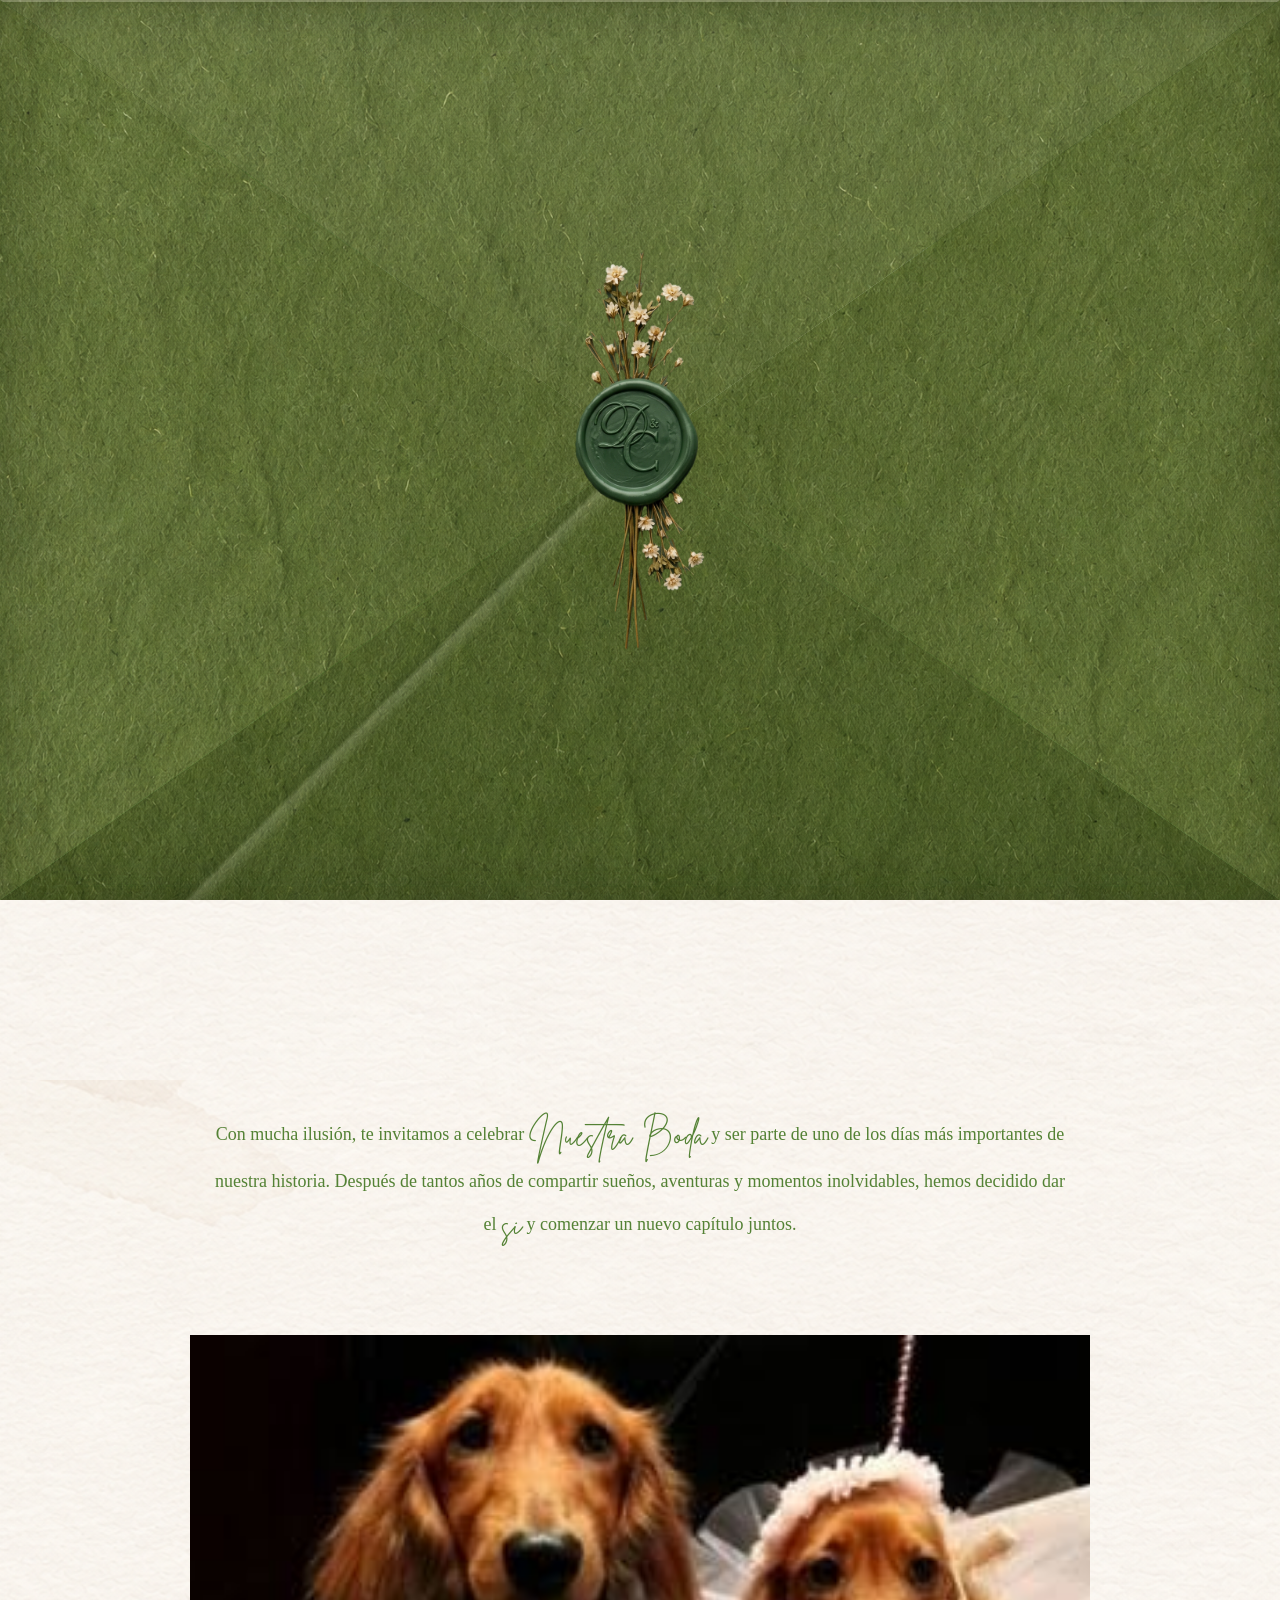
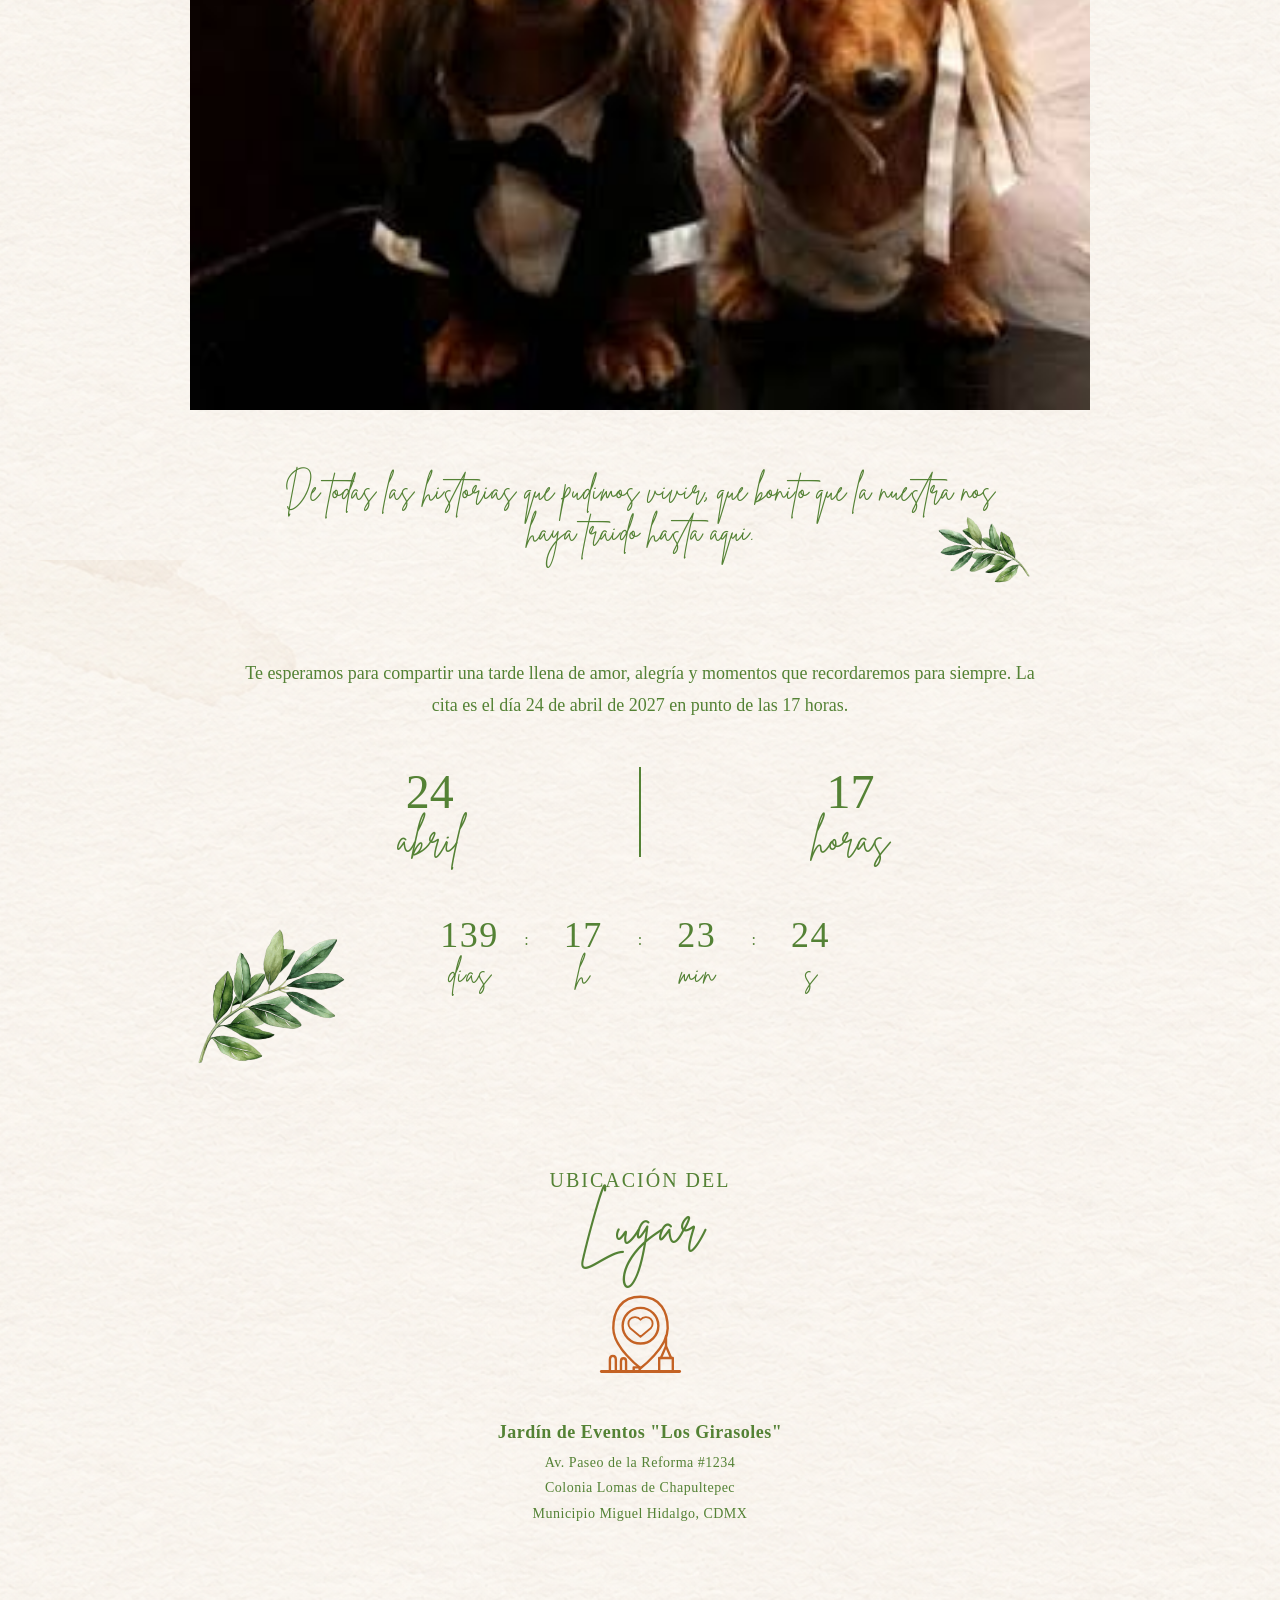
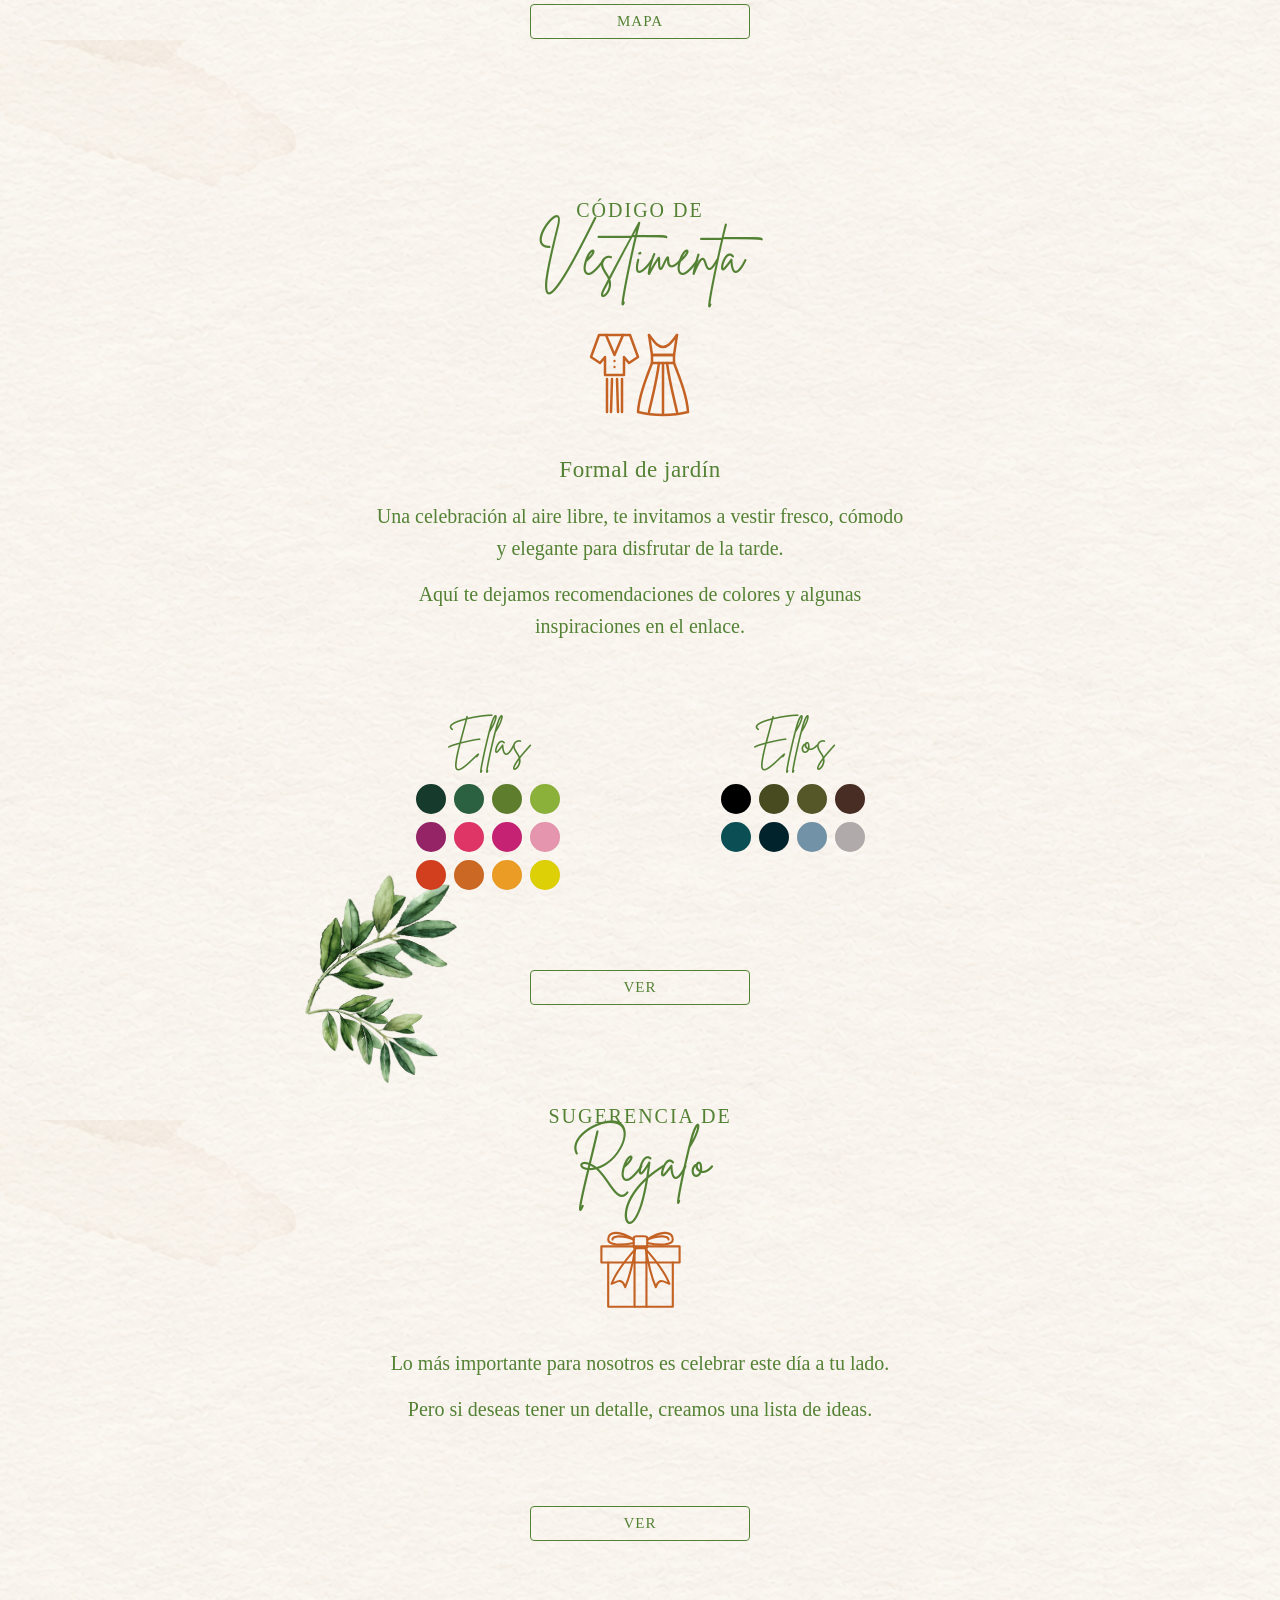
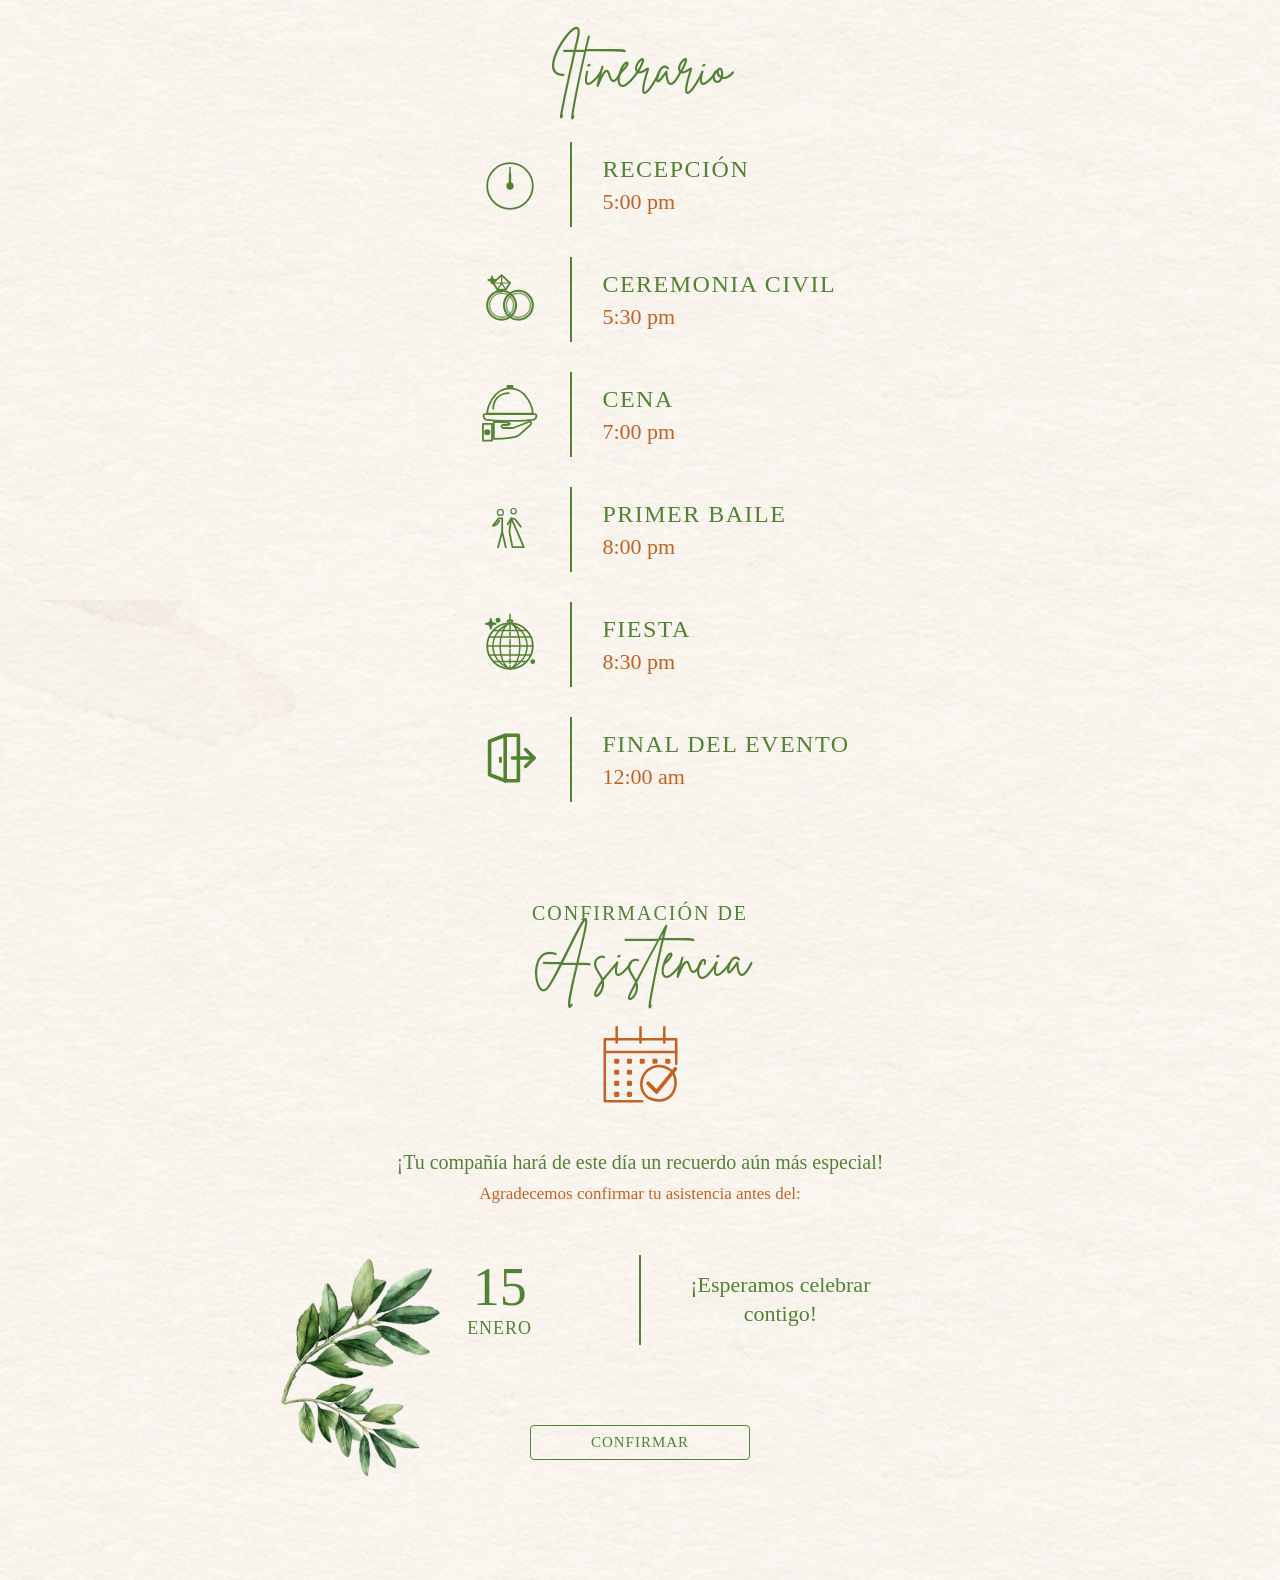
==== commit 3d3f216e: "Musica" ====
--- a/index.html
+++ b/index.html
@@ -23,6 +23,13 @@
         </button>
 
     </div>
+
+
+    <audio id="musicaBoda" loop preload="none">
+        <source src="audio/cancion.mp3" type="audio/mpeg">
+        Tu navegador no admite la reproducción de audio.
+     </audio>
+
 
 
 
--- a/style.css
+++ b/style.css
@@ -2262,3 +2262,4 @@
 }
 
 /* SOBRE SOBRE SOBRE SOBRE SOBRE SOBRE SOBRE SOBRE SOBRE SOBRE SOBRE SOBRE SOBRE */
+
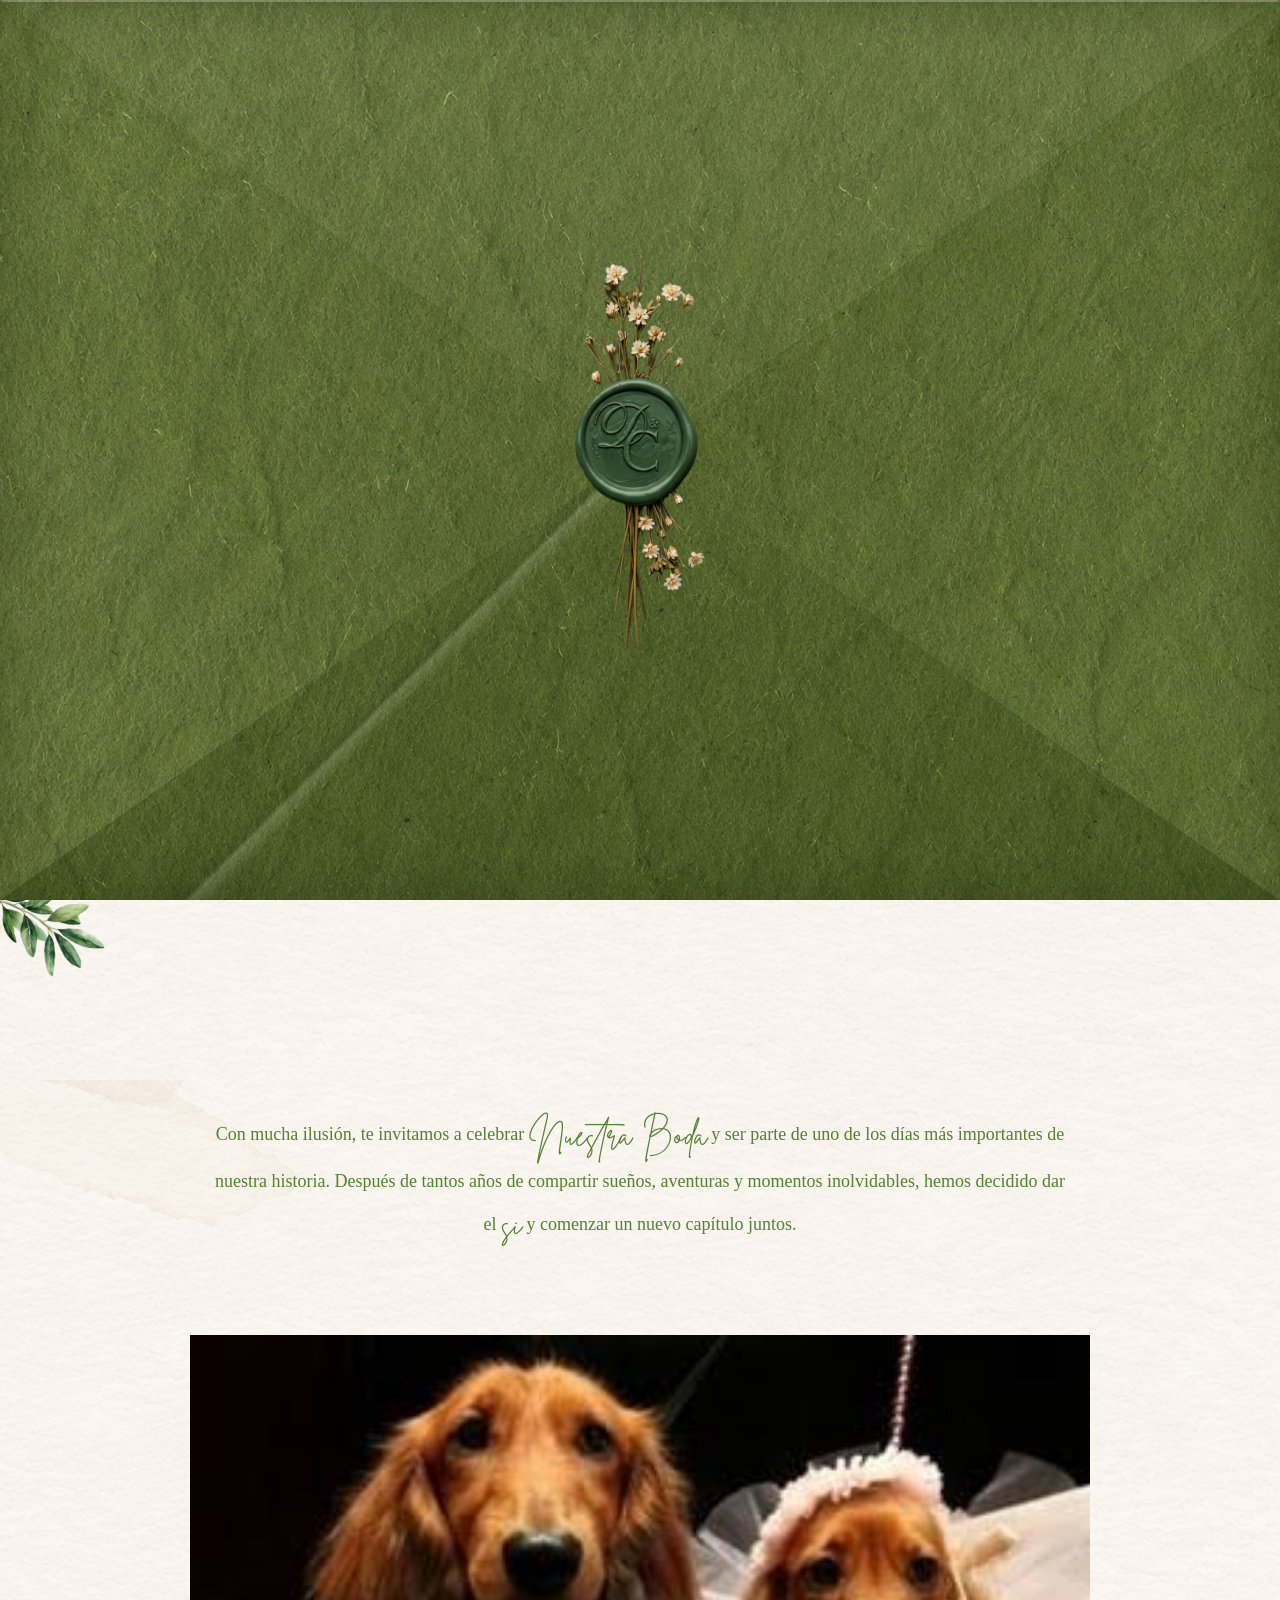
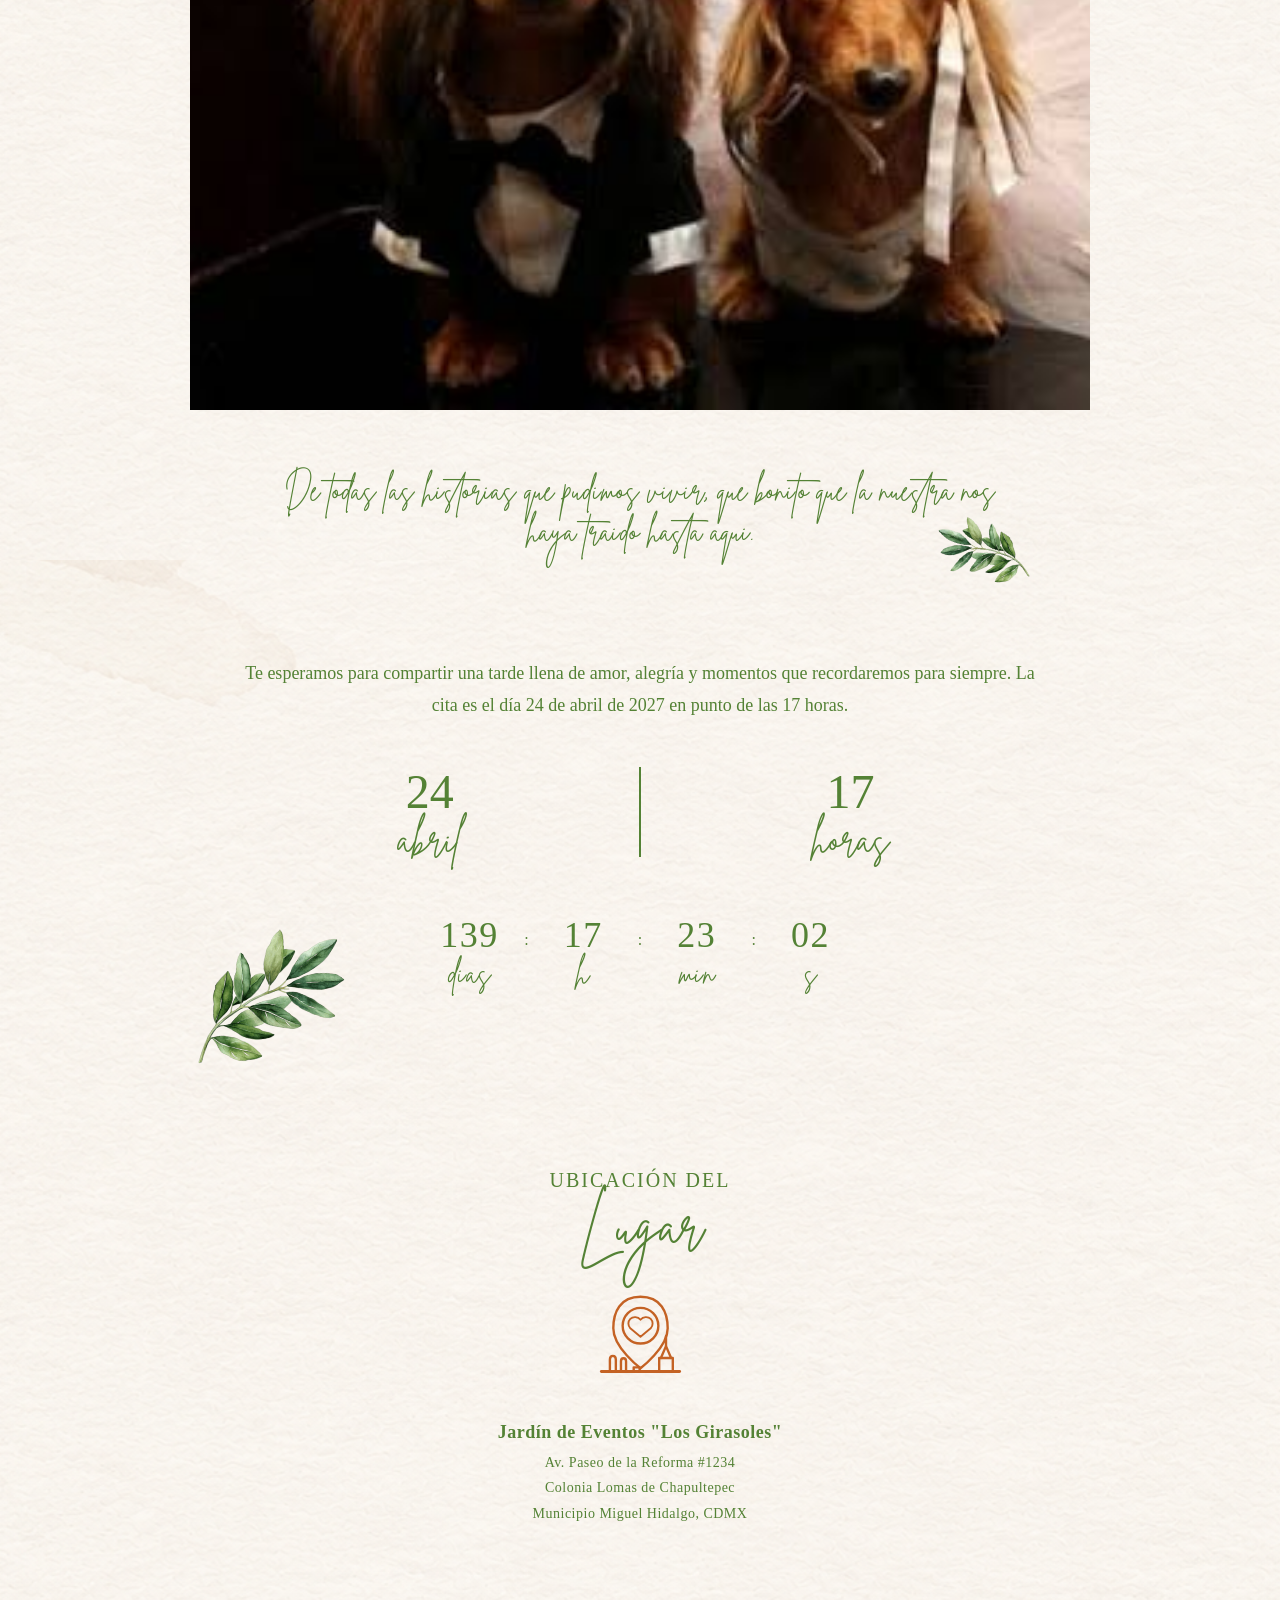
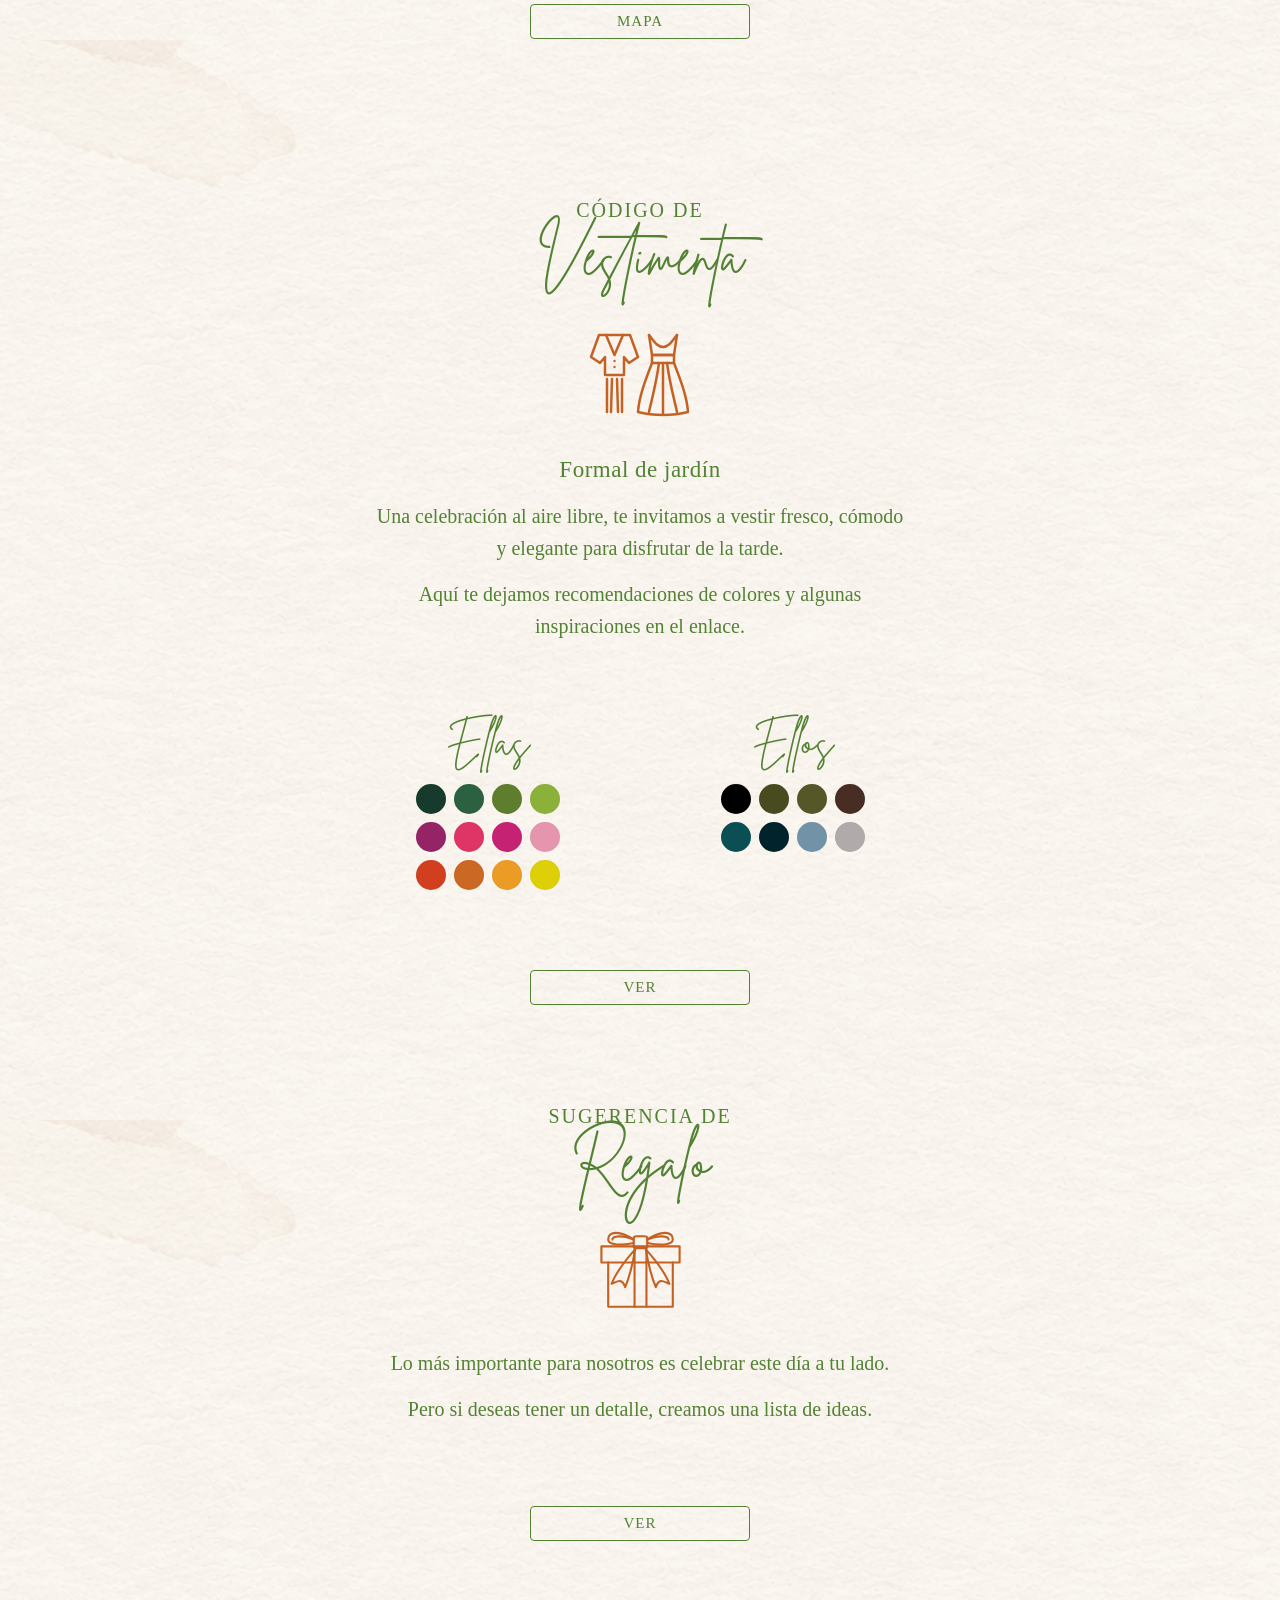
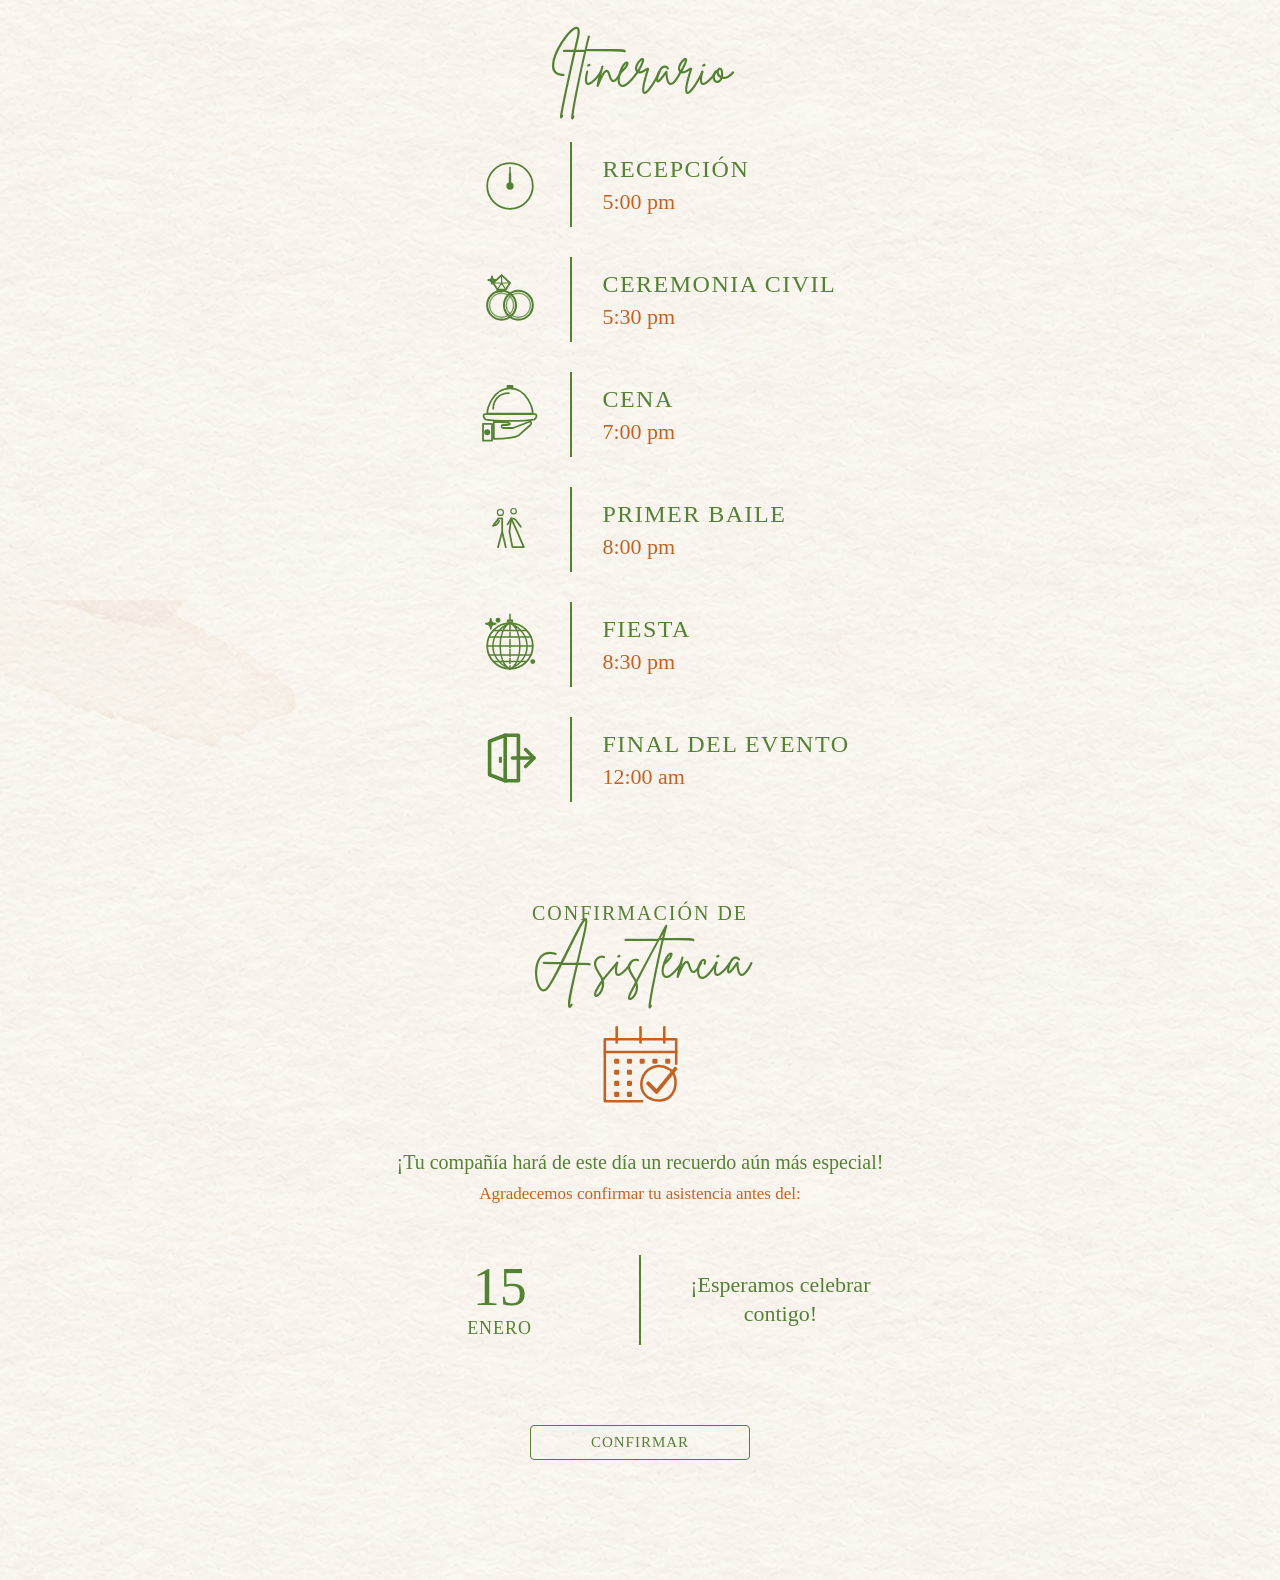
==== commit af812ae7: "Version final 1" ====
--- a/index.html
+++ b/index.html
@@ -10,7 +10,8 @@
 <body>
 
     
-<!-- Pantalla inicial del sobre -->
+    <!-- SOBRE -->
+
   <div class="pantalla-sobre" id="sobreContenedor">
 
         <div class="cara-triangulo triangulo-izquierdo"></div>
@@ -24,13 +25,12 @@
 
     </div>
 
+      <!-- AUDIO -->
 
     <audio id="musicaBoda" loop preload="none">
         <source src="audio/cancion.mp3" type="audio/mpeg">
         Tu navegador no admite la reproducción de audio.
      </audio>
-
-
 
 
     <!-- ENCABEZADO -->
@@ -958,7 +958,6 @@
                     stroke="none"
                 />
 
-
                 <rect
                     x="19"
                     y="55"
@@ -978,7 +977,6 @@
                     fill="currentColor"
                     stroke="none"
                 />
-
 
                 <rect
                     x="19"
@@ -1028,7 +1026,6 @@
                     C63 50 74 48 83 54
                 " />
 
-
                 <g class="checkmark-group">
 
                     <path
@@ -1067,7 +1064,6 @@
 
 <script src="script.js"></script>
 
-
 </body> 
 
 </html>
--- a/style.css
+++ b/style.css
@@ -52,24 +52,6 @@
 /* BOTON BOTON BOTON BOTON BOTON BOTON BOTON BOTON BOTON BOTON */
 
 
-/* ANIMACIÓN ANIMACIÓN ANIMACIÓN ANIMACIÓN ANIMACIÓN ANIMACIÓN ANIMACIÓN  */
-
-@keyframes subir {
-    from {
-        opacity: 0;
-        transform: translateY(40px);
-    }
-
-    to {
-        opacity: 1;
-        transform: translateY(0);
-    }
-}
-
-
-/* ANIMACIÓN ANIMACIÓN ANIMACIÓN ANIMACIÓN ANIMACIÓN ANIMACIÓN ANIMACIÓN  */
-
-
 /* TITULOS TITULOS TITULOS TITULOS TITULOS TITULOS */
 
 .titulo {
@@ -109,7 +91,6 @@
         font-size: 42px;
         margin-top: 7px;
     }
-
 }
 
 /* TITULOS TITULOS TITULOS TITULOS TITULOS TITULOS */
@@ -127,1905 +108,14 @@
 body {
     margin: 0;
     padding: 0;
-  
-    background-image: url('img/fondo.png'); /* Reemplaza 'ruta-de-la-imagen.jpg' con la ruta de tu imagen */
-  /*background-size: cover;       /* Hace que la imagen cubra todo el espacio */
-  /* background-position: center;  /* Centra la imagen */
-  /* background-repeat: no-repeat; /* Evita que la imagen se duplique */
-    
+    background-image: url('img/fondo.png'); 
 }
 
 /* CONFIGURACIÓN GENERAL CONFIGURACIÓN GENERAL CONFIGURACIÓN GENERAL CONFIGURACIÓN GENERAL */
 
 
-/* ENCABEZADO ENCABEZADO ENCABEZADO ENCABEZADO ENCABEZADO */
-
-.header-container {
-    width: 100%;
-    overflow: visible; 
-    margin-bottom: 80px; 
-
-    
-}
-
-.images-wrapper {
-    position: relative;
-    width: 100%;
-}
-
-.img-base {
-    width: 100%;
-    height: auto;
-    display: block;
-}
-
-.img-overlay {
-    position: absolute;
-    bottom: -15%;
-    left: 50%;
-    transform: translateX(-50%);
-    border: 4px solid #ffffff; 
-    width: 45%; 
-    max-width: 450px;
-    height: auto;
-    box-shadow: 0 10px 30px rgba(0, 0, 0, 0.25);
-    z-index: 10;
-}
-
-@media (max-width: 768px) {
-    .header-container {
-        margin-bottom: 120px; 
-    }
-    .img-overlay {
-        width: 75%; 
-        bottom: -65%; 
-    }
-}
-@media (max-width: 480px) {
-    .header-container {
-        margin-bottom: 140px; 
-    }
-    .img-overlay {
-        bottom: -65%; 
-    }
-}
-
-/* ENCABEZADO ENCABEZADO ENCABEZADO ENCABEZADO ENCABEZADO */
-
-
-/* CONTENIDO CONTENIDO CONTENIDO CONTENIDO CONTENIDO CONTENIDO CONTENIDO CONTENIDO */
-
-main {
-    max-width: 1000px;
-    margin: auto;
-    padding: 80px 20px;
-  
-}
-
-/* CONTENIDO CONTENIDO CONTENIDO CONTENIDO CONTENIDO CONTENIDO CONTENIDO CONTENIDO */
-
-@media (max-width: 600px) {
-
-    .encabezado {
-        height: 500px;
-    }
-    .texto-encabezado h1 {
-        font-size: 42px;
-    }
-    .texto-encabezado p {
-        font-size: 20px;
-    }
-
-}
-
-/* LOGO LOGO LOGO LOGO LOGO LOGO LOGO LOGO LOGO LOGO LOGO LOGO LOGO LOGO LOGO LOGO LOGO  */
-
-  .logo-seccion {
-  width: 100%;
-  display: flex;
-  justify-content: center;
-  align-items: center;
-  padding: 20px;
-  overflow: hidden;
-  box-sizing: border-box;
-  transform: translateY(-30px);
-  }
-
-  .logo-wrapper {
-  position: relative;
-  width: min(460px, 100%);
-  margin: 0 auto;
-  color: #548235;
-  font-family: "Times New Roman", Times, serif;
-  box-sizing: border-box;
-  container-type: inline-size;
-  }
-
-  .name-block {
-  display: flex;
-  flex-direction: column;
-  white-space: nowrap;
-  }
-
-  .nombre {
-  font-family: "Times New Roman", Times, serif;
-  font-size: 15.6522cqw;
-  font-weight: normal;
-  letter-spacing: 0.2174cqw;
-  line-height: 0.8;
-  margin: 0;
-  }
-
-  .apellido {
-  font-family: "Times New Roman", Times, serif;
-  font-size: 3.9130cqw;
-  letter-spacing: 0.4348cqw;
-  line-height: 1;
-  font-weight: normal;
-  }
-
-  .diana {
-  align-items: flex-start;
-  text-align: left;
-  margin-left: 6.5217cqw;
-  opacity: 0;
-  transform: translateX(-32.6087cqw);
-  }
-
-  .diana .apellido {
-  margin-top: 0.8696cqw;
-  padding-right: 0.8696cqw;
-  }
-
-  .cristian {
-  align-items: flex-end;
-  text-align: right;
-  margin-top: 2.1739cqw;
-  margin-right: 8.6957cqw;
-  opacity: 0;
-  transform: translateX(32.6087cqw);
-  }
-
-  .cristian .apellido {
-  margin-top: 0.8696cqw;
-  padding-right: 0.8696cqw;
-  }
-
-  .connector-y {
-  font-family: "Brittany Signature", cursive;
-  font-size: 13.0435cqw;
-  font-weight: normal;
-  position: absolute;
-  right: 27%;
-  top: -8.6957cqw;
-  margin-top: 0;
-  z-index: 5;
-  color: #548235;
-  opacity: 0;
-
-  }
-
-  @keyframes juntarDiana {
-  from {
-  opacity: 0;
-  transform: translateX(-32.6087cqw);
-  }
-
-  to {
-      opacity: 1;
-      transform: translateX(0);
-  }
-  }
-
-  @keyframes juntarCristian {
-  from {
-  opacity: 0;
-  transform: translateX(32.6087cqw);
-  }
-  to {
-      opacity: 1;
-      transform: translateX(0);
-  }
-  }
-
-  @keyframes aparecerY {
-  from {
-  opacity: 0;
-  }
-  to {
-      opacity: 1;
-  }
-  }
-
-  .logo-seccion.animar-logo .diana {
-  animation: juntarDiana 1.5s cubic-bezier(0.25, 1, 0.5, 1) forwards;
-  }
-
-  .logo-seccion.animar-logo .cristian {
-  animation: juntarCristian 1.5s cubic-bezier(0.25, 1, 0.5, 1) forwards;
-  }
-
-  .logo-seccion.animar-logo .connector-y {
-  animation: aparecerY 1s ease forwards;
-  animation-delay: 0.9s;
-  }
-
-
-  @media (prefers-reduced-motion: reduce) {
-  .logo-seccion.animar-logo .diana,
-  .logo-seccion.animar-logo .cristian,
-  .logo-seccion.animar-logo .connector-y {
-  animation-duration: 0.01ms;
-  animation-delay: 0ms;
-  }
-  }
-/* LOGO LOGO LOGO LOGO LOGO LOGO LOGO LOGO LOGO LOGO LOGO LOGO LOGO LOGO LOGO LOGO LOGO  */
-
-
-/* TEXTO DE INVITACIÓN TEXTO DE INVITACIÓN TEXTO DE INVITACIÓN TEXTO DE INVITACIÓN */
-
-.texto-invitacion {
-    font-family: "Times New Roman", Times, serif;
-    color: #548235;
-    font-size: 18px;
-    line-height: 1.8;
-    text-align: center;
-    width: 90%;
-    max-width: 850px;
-    margin:20px auto 0;
-    box-sizing: border-box;
-    opacity: 0;
-    animation: subir 1.5s ease-out forwards;
-  
-}
-
-.fuente-brittany {
-    font-family: "Brittany Signature", cursive;
-    font-size: 32px;
-    display: inline-block;
-    vertical-align: middle;
-    color: #548235;
-}
-
-/* TEXTO DE INVITACIÓN TEXTO DE INVITACIÓN TEXTO DE INVITACIÓN TEXTO DE INVITACIÓN */
-
-
-/* CARRUSEL CARRUSEL CARRUSEL CARRUSEL CARRUSEL CARRUSEL */
-
-.carrusel {
-    width: 100%;
-    max-width: 900px;
-    margin: 80px auto 0;
-    overflow: hidden;
-}
-
-.carrusel-fotos {
-    display: flex;
-    width: 400%;
-    animation: deslizarFotos 16s infinite;
-}
-
-.carrusel-fotos img {
-    width: 25%;
-    height: auto;
-    object-fit: cover;
-    display: block;
-}
-
-@keyframes deslizarFotos {
-
-    0% {
-        transform: translateX(0);
-    }
-
-    20% {
-        transform: translateX(0);
-    }
-
-    25% {
-        transform: translateX(-25%);
-    }
-
-    45% {
-        transform: translateX(-25%);
-    }
-
-    50% {
-        transform: translateX(-50%);
-    }
-
-    70% {
-        transform: translateX(-50%);
-    }
-
-    75% {
-        transform: translateX(-75%);
-    }
-
-    95% {
-        transform: translateX(-75%);
-    }
-
-    100% {
-        transform: translateX(0);
-    }
-}
-
-/* CARRUSEL CARRUSEL CARRUSEL CARRUSEL CARRUSEL CARRUSEL */
-
-/* PRIMER TEXTO PRIMER TEXTO PRIMER TEXTO PRIMER TEXTO */
-
-.primer-texto {
-    font-family: "Brittany Signature", cursive;
-    color: #548235;
-    text-align: center;
-    font-size: clamp(25px, 8.5vw, 30px);
-    width: 100%;
-    max-width: 800px;
-    margin: 30px auto;
-    padding: 30px 25px 5px;
-    box-sizing: border-box;
-    animation: subir 1.2s ease-out both;
-    position: relative;
-    isolation: isolate;
-}
-
-.primer-texto .decoracion-primer-texto {
-    position: absolute;
-    right: 0px;
-    bottom: -50px;
-    width: 14%;
-    max-width: 220px;
-    height: auto;
-    transform:scaleX(-1) rotate(60deg);
-    transform-origin: center;
-    z-index: 0;
-    pointer-events: none;
-}
-
-.primer-texto > :not(.decoracion-primer-texto) {
-    position: relative;
-    z-index: 1;
-}
-
-@media (max-width: 480px) {
-    .primer-texto .decoracion-primer-texto {
-        width: 30%;
-        max-width: 145px;
-    }
-}
-
-/* PRIMER TEXTO PRIMER TEXTO PRIMER TEXTO PRIMER TEXTO */
-
-
-/* CUENTA REGRESIVA CUENTA REGRESIVA CUENTA REGRESIVA CUENTA REGRESIVA */
-
-.cuenta-seccion {
-    width: 100%;
-    max-width: 850px;
-    margin: 100px auto 0;
-    padding: 0 25px;
-    box-sizing: border-box;
-    text-align: center;
-    color: #548235;
-    position: relative;
-    isolation: isolate;
-}
-
-.cuenta-seccion .decoracion-cuenta {
-    position: absolute;
-    left: -50px;
-    bottom: -110px;
-    width: 24%;
-    max-width: 220px;
-    height: auto;
-    transform: rotate(45deg);
-    transform-origin: center;
-    z-index: 0;
-    pointer-events: none;
-}
-.cuenta-seccion > :not(.decoracion-cuenta) {
-    position: relative;
-    z-index: 1;
-}
-
-.texto-superior {
-    font-family: "Times New Roman", Times, serif;
-    font-size: 18px;
-    line-height: 1.8;
-    margin-bottom: 45px;
-    animation: subir 1.5s ease-out both;
-}
-
-.info-bloque {
-    display: flex;
-    justify-content: center;
-    align-items: center;
-    margin-bottom: 35px;
-}
-
-.columna {
-    flex: 1;
-    display: flex;
-    flex-direction: column;
-    align-items: center;
-    justify-content: center;
-}
-
-.numero {
-    font-family: "Times New Roman", Times, serif;
-    font-size: 48px;
-    line-height: 1;
-    margin: 0;
-}
-
-.fecha-brittany {
-    font-family: "Brittany Signature", cursive;
-    color: #548235;
-    font-size: 40px;
-    line-height: 0.8;
-    margin-top: 8px;
-}
-
-.divisor {
-    width: 1.5px;
-    height: 90px;
-    background-color: #548235;
-    margin: 0 20px;
-}
-
-.contador {
-    white-space: nowrap;
-    display: grid;
-    grid-template-columns: 1fr auto 1fr auto 1fr auto 1fr;
-    row-gap: 5px; 
-    align-items: center;
-    text-align: center;
-    width: 100%;
-    max-width: 450px; 
-    margin: 35px auto 0;
-    box-sizing: border-box;
-    white-space: nowrap;
-}
-
-.contador span {
-   
-    line-height: 1;
-    font-family: "Times New Roman", Times, serif;
-    font-size: 36px;
-    letter-spacing: 1.5px;
-    margin-top: 25px;
-    white-space: nowrap;
-
-}
-
-.contador span::after {
-    display: block;
-    font-size: 30px;
-    font-family: "Brittany Signature", cursive;
-    color: #548235; 
-    margin-top: 6px;
-    letter-spacing: 0.5px;
-}
-
-.contador span:nth-of-type(1)::after { content: "días"; }
-.contador span:nth-of-type(2)::after { content: "h"; }
-.contador span:nth-of-type(3)::after { content: "min"; }
-.contador span:nth-of-type(4)::after { content: "s"; }
-
-
-@media (max-width: 480px) {
-
-    .cuenta-seccion {
-        padding: 0 15px;
-        margin-top: 80px;
-    }
-     .cuenta-seccion .decoracion-cuenta {
-        width: 30%;
-        max-width: 145px;
-    }
-
-    .texto-superior {
-        font-size: 19px;
-        line-height: 1.7;
-    }
-
-    .numero {
-        font-size: 38px;
-    }
-
-    .fecha-brittany {
-        font-size: 30px;
-    }
-
-    .divisor {
-        height: 70px;
-        margin: 0 15px;
-    }
-
- 
-    .contador span {
-        font-size: 26px;
-        letter-spacing: 1px;
-    }
-    
-    .contador span::after {
-        font-size: 20px;
-        margin-top: 4px;
-    }
-  }
-
-/* CUENTA REGRESIVA CUENTA REGRESIVA CUENTA REGRESIVA CUENTA REGRESIVA */
-
-
-/* UBICACIÓN UBICACIÓN UBICACIÓN UBICACIÓN UBICACIÓN UBICACIÓN */
-
-.ubicacion {
-    width: 90%;
-    max-width: 550px;
-    margin: 180px auto 0;
-    padding: 0 10px;
-    box-sizing: border-box;
-    text-align: center;
-    color: #548235;
-    animation: subir 1.5s ease-out both;
-}
-
-.icono-ubicacion {
-    width: clamp(60px, 18vw, 85px);
-    margin: 0 auto 45px;
-    color: #C46224;
-}
-
-.icono-ubicacion svg {
-    width: 100%;
-    height: auto;
-    display: block;
-    fill: none;
-    stroke: currentColor;
-    stroke-width: 2.8;
-    stroke-linecap: round;
-    stroke-linejoin: round;
-}
-
-.floating-pin {
-    animation: moverPin 2s ease-in-out infinite alternate;
-    transform-box: fill-box;
-    transform-origin: center;
-}
-
-
-@keyframes moverPin {
-
-    from {
-        transform: translateY(0);
-    }
-
-    to {
-        transform: translateY(-8px);
-    }
-}
-
-.corazon-trazo {
-    stroke-width: 2.2 !important;
-}
-
-.datos-ubicacion {
-    list-style: none;
-    padding: 0;
-    margin: 0;
-    display: flex;
-    flex-direction: column;
-    gap: 6px;
-    width: 100%;
-    color: #548235;
-    font-family: "Times New Roman", Times, serif;
-    text-align: center;
-}
-
-
-.datos-ubicacion li {
-    font-size: 14px;
-    line-height: 1.4;
-    letter-spacing: 0.5px;
-    font-weight: normal;
-}
-
-.datos-ubicacion .destacado {
-    font-size: clamp(15px, 4vw, 18px);
-    font-weight: bold;
-    margin-bottom: 2px;
-}
-
-
-@media (max-width: 480px) {
-
-    .ubicacion {
-        width: 95%;
-        margin-top: 120px;
-        padding: 0 5px;
-    }
-
-    .icono-ubicacion {
-        width: 70px;
-        margin-bottom: 35px;
-    }
-
-    .datos-ubicacion {
-        gap: 4px;
-    }
-
-    .datos-ubicacion li {
-        font-size: 13.5px;
-    }
-
-    .datos-ubicacion .destacado {
-        font-size: 16px;
-    }
-   
-
-}
-
-/* UBICACIÓN UBICACIÓN UBICACIÓN UBICACIÓN UBICACIÓN UBICACIÓN */
-
-
-/* CÓDIGO DE VESTIMENTA CÓDIGO DE VESTIMENTA CÓDIGO DE VESTIMENTA CÓDIGO DE VESTIMENTA */
-
-.codigo-vestimenta {
-
-    width: 90%;
-    max-width: 600px;
-    margin: 160px auto 0;
-    padding: 0 10px;
-    box-sizing: border-box;
-    text-align: center;
-    color: #548235;
-    animation: subir 1.5s ease-out both;
-}
-
-.icono-vestimenta {
-    width: clamp(75px, 22vw, 110px);
-    margin: 0 auto 35px;
-    color: #C46224;
-}
-
-.icono-vestimenta svg {
-    width: 100%;
-    height: auto;
-    display: block;
-    fill: none;
-    stroke: currentColor;
-    stroke-width: 2.5;
-    stroke-linecap: round;
-    stroke-linejoin: round;
-}
-
-.clothes-group {
-    animation: latidoVestimenta 3s ease-in-out infinite alternate;
-    transform-box: fill-box;
-    transform-origin: center;
-}
-
-.codigo-vestimenta .decoracion-vestimenta {
-   position: absolute;
-    left: -50px;
-    bottom: -110px;
-    width: 35%;
-    max-width: 220px;
-    height: auto;
-    transform: rotate(45deg);
-    transform-origin: center;
-    z-index: 0;
-    pointer-events: none;
-}
-
-.codigo-vestimenta > :not(.decoracion-vestimenta) {
-    position: relative;
-    z-index: 1;
-}
-
-
-@keyframes latidoVestimenta {
-    from {
-        transform: scale(0.97);
-    }
-    to {
-        transform: scale(1.03);
-    }
-}
-
-.detalles-vestimenta {
-    width: 100%;
-    font-family: "Times New Roman", Times, serif;
-    color: #548235;
-}
-
-.subtitulo-vestimenta {
-    font-size: 23px;
-    line-height: 1.3;
-    letter-spacing: 0.5px;
-    margin: 0 0 16px;
-}
-
-.parrafo-vestimenta {
-    font-size: 20px;
-    line-height: 1.6;
-    margin: 0 auto 14px;
-    max-width: 540px;
-}
-
-@media (max-width: 480px) {
-    .codigo-vestimenta {
-        width: 95%;
-        margin-top: 120px;
-        padding: 0 5px;
-    }
-    .icono-vestimenta {
-        width: 90px;
-        margin-bottom: 25px;
-    }
-    .subtitulo-vestimenta {
-        font-size: 21px;
-        margin-bottom: 12px;
-    }
-    .parrafo-vestimenta {
-        font-size: 18px;
-        line-height: 1.5;
-        padding: 0 5px;
-    }
-      .codigo-vestimenta .decoracion-vestimenta {
-        width: 30%;
-        max-width: 145px;
-    }
-   
-
-}
-
-.paleta-vestimenta {
-    width: 100%;
-    max-width: 600px;
-    margin: 80px auto 0;
-    box-sizing: border-box;
-}
-
-.paleta-flex {
-    display: flex;
-    flex-direction: row;
-    justify-content: space-between;
-    align-items: flex-start;
-    gap: 30px;
-    width: 100%;
-}
-
-.paleta-seccion {
-    flex: 1;
-    display: flex;
-    flex-direction: column;
-    align-items: center;
-}
-
-.paleta-titulo {
-    font-family: "Brittany Signature", cursive;
-    color: #548235;
-    font-size: clamp(30px, 6vw, 42px);
-    line-height: 1;
-    margin-bottom: 20px;
-}
-
-.colores-grid {
-    display: grid;
-    grid-template-columns: repeat(4, 1fr);
-    gap: 8px;
-    justify-content: center;
-}
-
-.color-circulo {
-    width: 30px;
-    height: 30px;
-    border-radius: 50%;
-    box-sizing: border-box;
-    box-shadow: inset 0 0 2px rgba(0,0,0,0.05);
-}
-
-.c-negro {
-    background-color: #000000;
-}
-.c-verde-militar {
-    background-color: #484b1f;
-}
-.c-oliva-oscuro {
-    background-color: #555729;
-}
-.c-marron-chocolate {
-    background-color: #472d24;
-}
-.c-azul-petroleo {
-    background-color: #0b4f54;
-}
-.c-azul-marino {
-    background-color: #01242c;
-}
-.c-azul-acero {
-    background-color: #7293a7;
-}
-.c-gris-calido {
-    background-color: #b1aaab;
-}
-.c-verde-oscuro {
-    background-color: #163a2b;
-}
-.c-verde-pino {
-    background-color: #2b6141;
-}
-.c-verde-oliva {
-    background-color: #5f7e2d;
-}
-.c-verde-lima {
-    background-color: #8cb13b;
-}
-.c-frambuesa {
-    background-color: #de3566;
-}
-.c-ciruela {
-    background-color: #952467;
-}
-.c-fucsia {
-    background-color: #c52273;
-}
-.c-salmon {
-    background-color: #e595ad;
-}
-.c-rojo-anaranjado {
-    background-color: #d13f1f;
-}
-.c-naranja-tostado {
-    background-color: #cb6824;
-}
-.c-amarillo-mostaza {
-    background-color: #ea9c24;
-}
-.c-amarillo {
-    background-color: #ded006;
-}
-
-
-@media (max-width: 480px) {
-    .paleta-vestimenta {
-        margin-top: 60px;
-        width: 100%;
-    }
-    .paleta-flex {
-        gap: 15px;
-    }
-
-    .paleta-titulo {
-        font-size: 32px;
-        margin-bottom: 15px;
-    }
-
-    .colores-grid {
-        gap: 5px;
-    }
-    .color-circulo {
-        width: 22px;
-        height: 22px;
-    }
-}
-
-/* LIGHTBOX - CÓDIGO DE VESTIMENTA */
-
-.lightbox-vestimenta {
-  position: fixed;
-  inset: 0;
-  width: 100vw;
-  height: 100vh;
-  height: 100dvh;
-  margin: 0;
-  padding: 20px;
-  box-sizing: border-box;
-  background: rgba(0, 0, 0, 0.90);
-  z-index: 99999;
-  display: none;
-  align-items: center;
-  justify-content: center;
-  overflow: hidden;
-}
-
-
-.lightbox-vestimenta.activo {
-  display: flex;
-  animation: aparecerLightbox 0.35s ease-out forwards;
-}
-
-
-@keyframes aparecerLightbox {
-  from {
-    opacity: 0;
-  }
-  to {
-    opacity: 1;
-  }
-}
-
-
-.lightbox-contenido {
-  width: 100%;
-  height: 100%;
-  display: flex;
-  align-items: center;
-  justify-content: center;
-  gap: 15px;
-  box-sizing: border-box;
-}
-
-.lightbox-foto-contenedor {
-  position: relative;
-  width: min(75vw, 850px);
-  height: min(80vh, 800px);
-  display: flex;
-  align-items: center;
-  justify-content: center;
-  overflow: hidden;
-  flex-shrink: 1;
-}
-
-.lightbox-foto-contenedor img {
-  display: block;
-  width: auto;
-  height: auto;
-  max-width: 100%;
-  max-height: 100%;
-  object-fit: contain;
-  border-radius: 4px;
-  opacity: 1;
-  transform: translateX(0);
-  will-change: transform, opacity;
-}
-
-
-.lightbox-vestimenta.activo
-.lightbox-foto-contenedor img {
-  animation: zoomEntrada 0.50s cubic-bezier(0.22, 1, 0.36, 1) both;
-}
-
-@keyframes zoomEntrada {
-  0% {
-    opacity: 0;
-    transform: scale(0.72);
-  }
-  70% {
-    opacity: 1;
-    transform: scale(1.03);
-  }
-  100% {
-    opacity: 1;
-    transform: scale(1);
-  }
-
-}
-
-.foto-entrada-derecha {
-  animation:
-    entrarDesdeDerecha
-    0.45s
-    cubic-bezier(0.4, 0, 0.2, 1)
-    both;
-}
-
-.foto-entrada-izquierda {
-  animation:
-    entrarDesdeIzquierda
-    0.45s
-    cubic-bezier(0.4, 0, 0.2, 1)
-    both;
-}
-
-@keyframes entrarDesdeDerecha {
-  from {
-    transform:
-      translateX(100%);
-    opacity: 0;
-  }
-
-  to {
-    transform:
-      translateX(0);
-    opacity: 1;
-  }
-}
-
-@keyframes entrarDesdeIzquierda {
-  from {
-    transform:
-      translateX(-100%);
-    opacity: 0;
-  }
-  to {
-    transform:
-      translateX(0);
-    opacity: 1;
-  }
-}
-
-.lightbox-cerrar {
-  position: absolute;
-  top: 18px;
-  right: 22px;
-  width: 48px;
-  height: 48px;
-  padding: 0;
-  border: none;
-  background: transparent;
-  color: white;
-  font-family: Arial, sans-serif;
-  font-size: 42px;
-  font-weight: 300;
-  line-height: 48px;
-  text-align: center;
-  cursor: pointer;
-  z-index: 20;
-  transition:
-    transform 0.2s ease,
-    opacity 0.2s ease;
-}
-
-.lightbox-cerrar:hover {
-  transform:
-    scale(1.12);
-  opacity: 0.75;
-}
-
-.lightbox-cerrar:active {
-  transform:
-    scale(0.88);
-}
-
-.lightbox-flecha {
-  width: 50px;
-  height: 70px;
-  padding: 0;
-  border: none;
-  background: transparent;
-  color: white;
-  font-family: Arial, sans-serif;
-  font-size: 58px;
-  font-weight: 200;
-  line-height: 1;
-  cursor: pointer;
-  display: flex;
-  align-items: center;
-  justify-content: center;
-  flex-shrink: 0;
-  transition:
-    transform 0.2s ease,
-    opacity 0.2s ease;
-}
-
-.lightbox-flecha:hover {
-  transform:
-    scale(1.15);
-  opacity: 0.75;
-}
-
-.lightbox-flecha:active {
-  transform:
-    scale(0.85);
-}
-
-.lightbox-indicadores {
-  position: absolute;
-  left: 0;
-  bottom: 22px;
-  width: 100%;
-  display: flex;
-  align-items: center;
-  justify-content: center;
-  gap: 9px;
-  z-index: 20;
-}
-
-.lightbox-punto {
-  width: 10px;
-  height: 10px;
-  padding: 0;
-  border-radius: 50%;
-  background:rgba(255, 255, 255, 0.45);
-  cursor: pointer;
-  transition:
-    transform 0.25s ease,
-    background 0.25s ease;
-}
-
-.lightbox-punto:hover {
-  transform:
-    scale(1.15);
-}
-
-.lightbox-punto.activo {
-
-  background: white;
-
-  transform:
-    scale(1.3);
-
-}
-
-@media (max-width: 600px) {
-  .lightbox-vestimenta {
-    width: 100vw;
-    height: 100vh;
-    height: 100dvh;
-    padding: 10px;
-  }
-
-  .lightbox-contenido {
-    width: 100%;
-    height: 100%;
-    gap: 2px;
-  }
-
-  .lightbox-foto-contenedor {
-    width:
-      calc(100vw - 95px);
-    height:
-      calc(100dvh - 100px);
-    max-width: none;
-    max-height: none;
-  }
-
-  .lightbox-foto-contenedor img {
-    max-width: 100%;
-    max-height: 100%;
-  }
- 
-  .lightbox-flecha {
-    width: 32px;
-    height: 55px;
-    font-size: 45px;
-  }
-
-  .lightbox-cerrar {
-    top: 8px;
-    right: 10px;
-    width: 40px;
-    height: 40px;
-    font-size: 36px;
-    line-height: 40px;
-  }
-
-  .lightbox-indicadores {
-    bottom: 13px;
-    gap: 8px;
-  }
-
-  .lightbox-punto {
-    width: 9px;
-    height: 9px;
-  }
-}
-
-
-@media (max-width: 380px) {
-  .lightbox-foto-contenedor {
-    width:
-      calc(100vw - 80px);
-    height:
-      calc(100dvh - 90px);
-  }
-  .lightbox-flecha {
-    width: 28px;
-    font-size: 40px;
-  }
-}
-
-
-@media (max-height: 500px) {
-  .lightbox-foto-contenedor {
-    width:
-      calc(100vw - 90px);
-    height:
-      calc(100dvh - 55px);
-  }
-
-  .lightbox-indicadores {
-    bottom: 7px;
-  }
-
-  .lightbox-cerrar {
-    top: 5px;
-    right: 8px;
-  }
-}
-
-
-.lightbox-vestimenta,
-.lightbox-vestimenta * {
-  user-select: none;
-  -webkit-user-select: none;
-}
-
-.lightbox-foto-contenedor {
-  touch-action: pan-y;
-}
-
-/* CÓDIGO DE VESTIMENTA CÓDIGO DE VESTIMENTA CÓDIGO DE VESTIMENTA CÓDIGO DE VESTIMENTA */
-
-
-/* SUGERENCIA DE REGALO SUGERENCIA DE REGALO SUGERENCIA DE REGALO SUGERENCIA DE REGALO */
-
-.seccion-regalo {
-  width: 90%;
-  max-width: 600px;
-  margin: 80px auto 0;
-  padding: 20px 10px;
-  box-sizing: border-box;
-  text-align: center;
-  color: #548235;
-  animation: subir 1.5s ease-out both;
-}
-
-.icono-regalo {
-  width: clamp(70px, 18vw, 85px);
-  margin: 0 auto 35px;
-  color: #C46224;
-}
-
-.icono-regalo svg {
-  width: 100%;
-  height: auto;
-  display: block;
-  fill: none;
-  stroke: currentColor;
-  stroke-width: 2.5;
-  stroke-linecap: round;
-  stroke-linejoin: round;
-}
-
-.bow-animation {
-  animation: moverMoño 2s ease-in-out infinite alternate;
-  transform-box: fill-box;
-  transform-origin: center;
-}
-
-@keyframes moverMoño {
-  from {
-    transform: translateY(0);
-  }
-  to {
-    transform: translateY(-5px);
-  }
-}
-
-.nota-regalo {
-  font-family: "Times New Roman", Times, serif;
-  color: #548235;
-  font-size: 20px;
-  line-height: 1.7;
-  max-width: 520px;
-  margin: 0 auto;
-}
-
-.nota-regalo p {
-  margin: 0 0 12px;
-}
-
-.nota-regalo p:last-child {
-  margin-bottom: 0;
-}
-
-@media (max-width: 480px) {
-  .seccion-regalo {
-    width: 95%;
-    margin-top: 60px;
-    padding: 10px 5px;
-  }
-  .icono-regalo {
-    width: 70px;
-    margin-bottom: 25px;
-  }
-  .nota-regalo {
-    font-size: 18px;
-    padding: 0 5px;
-  }
-}
-
-
-/* SUGERENCIA DE REGALO SUGERENCIA DE REGALO SUGERENCIA DE REGALO SUGERENCIA DE REGALO */
-
-
-/* ITINERARIO ITINERARIO ITINERARIO ITINERARIO ITINERARIO ITINERARIO ITINERARIO */
-
-.itinerario-container {
-  width: 100%;
-  max-width: 620px;
-  margin: 0 auto;
-  padding: 80px 20px 40px;
-  box-sizing: border-box;
-  font-family: "Times New Roman", Times, serif;
-  color: #548235;
-  overflow: hidden;
-}
-
-.itinerario-titulo {
-  font-family: "Brittany Signature", cursive;
-  color: #548235;
-  text-align: center;
-  font-size: clamp(40px, 6vw, 56px);
-  font-weight: normal;
-  line-height: 1;
-  margin: 0 0 45px 0;
-  animation: subir 1.2s ease-out both;
-}
-
-.itinerario-lista {
-  position: relative;
-  display: flex;
-  flex-direction: column;
-  gap: 30px;
-}
-
-.itinerario-item {
-  display: grid;
-  grid-template-columns: 38% 2px 62%;
-  align-items: center;
-  width: 100%;
-  opacity: 0;
-  animation: eventoEntrada 1s ease-out forwards;
-}
-
-.itinerario-item:nth-child(1) {
-  animation-delay: .1s;
-}
-.itinerario-item:nth-child(2) {
-  animation-delay: .25s;
-}
-.itinerario-item:nth-child(3) {
-  animation-delay: .4s;
-}
-.itinerario-item:nth-child(4) {
-  animation-delay: .55s;
-}
-.itinerario-item:nth-child(5) {
-  animation-delay: .7s;
-}
-.itinerario-item:nth-child(6) {
-  animation-delay: .85s;
-}
-
-@keyframes eventoEntrada {
-  from {
-    opacity: 0;
-    transform: translateY(25px);
-  }
-  to {
-    opacity: 1;
-    transform: translateY(0);
-  }
-}
-
-.col-icono {
-  display: flex;
-  justify-content: flex-end;
-  align-items: center;
-  padding-right: 30px;
-  box-sizing: border-box;
-  color: #548235;
-}
-
-.wrapper-icono {
-  width: 60px;
-  height: auto;
-  display: block;
-}
-
-.wrapper-icono svg {
-  width: 100%;
-  height: auto;
-  fill: none;
-  stroke: currentColor;
-  stroke-width: 3.2;
-  stroke-linecap: round;
-  stroke-linejoin: round;
-}
-
-.col-linea {
-  width: 2px;
-  height: 85px;
-  background-color: #548235;
-  justify-self: center;
-}
-
-.col-texto {
-  padding-left: 30px;
-  box-sizing: border-box;
-  text-align: left;
-}
-
-.evento-nombre {
-  color: #548235;
-  font-size: clamp(18px, 3vw, 24px);
-  text-transform: uppercase;
-  letter-spacing: 1.5px;
-  line-height: 1.2;
-  margin: 0 0 5px 0;
-  font-weight: normal;
-}
-
-.evento-hora {
-  color: #C46224;
-  font-size: clamp(16px, 2.5vw, 22px);
-  margin: 0;
-}
-
-.minute-hand {
-  animation:
-    spin-clockwise
-    15s
-    linear
-    infinite;
-  transform-origin:
-    50px 55px;
-}
-.hour-hand {
-  animation:
-    spin-clockwise
-    50s
-    linear
-    infinite;
-  transform-origin:
-    50px 55px;
-}
-
-@keyframes spin-clockwise {
-  from {
-    transform: rotate(0deg);
-  }
-  to {
-    transform: rotate(360deg);
-  }
-}
-
-.diamond-shine {
-  animation:
-    glitter
-    2s
-    infinite
-    ease-in-out;
-  transform-origin:
-    32px 14px;
-}
-
-@keyframes glitter {
-  0%,
-  100% {
-    transform: scale(.6);
-    opacity: .2;
-  }
-  50% {
-    transform: scale(1.2);
-    opacity: 1;
-  }
-}
-
-.bell-top {
-  animation:
-    lift-lid
-    3s
-    ease-in-out
-    infinite
-    alternate;
-  transform-origin:
-    50% 50px;
-}
-@keyframes lift-lid {
-  0%,
-  20% {
-    transform:
-      translateY(0);
-  }
-  80%,
-  100% {
-    transform:
-      translateY(-8px);
-  }
-}
-
-.groom-group {
-  animation:
-    move-groom
-    3s
-    ease-in-out
-    infinite
-    alternate;
-}
-.bride-group {
-  animation:
-    move-bride
-    3s
-    ease-in-out
-    infinite
-    alternate;
-}
-
-@keyframes move-groom {
-  0% {
-    transform: translateX(0);
-  }
-  100% {
-    transform: translateX(5px);
-  }
-}
-
-@keyframes move-bride {
-  0% {
-    transform: translateX(0);
-  }
-  100% {
-    transform: translateX(-5px);
-  }
-}
-
-.animacion-svg {
-  width: 100%;
-  height: 100%;
-  animation:
-    sway
-    4s
-    ease-in-out
-    infinite
-    alternate;
-  transform-origin:
-    50% 10%;
-}
-
-@keyframes sway {
-  0% {
-    transform: rotate(-4deg);
-  }
-  100% {
-    transform: rotate(4deg);
-  }
-}
-
-.arrow-group {
-  animation:
-    push-arrow
-    1.4s
-    infinite
-    alternate
-    ease-in-out;
-}
-
-@keyframes push-arrow {
-  0% {
-    transform: translateX(0);
-  }
-  100% {
-    transform: translateX(7px);
-  }
-}
-
-@media (max-width: 480px) {
-  .itinerario-container {
-    padding: 60px 8px 35px;
-  }
-  .itinerario-titulo {
-    font-size: 42px;
-    margin-top: 7px;
-  }
-  .itinerario-lista {
-    gap: 24px;
-  }
-  .itinerario-item {
-    grid-template-columns:
-      35%
-      2px
-      65%;
-  }
-
-  .col-icono {
-    padding-right: 15px;
-  }
-
-  .wrapper-icono {
-
-    width: clamp(42px, 13vw, 55px);
-  }
-  .col-linea {
-    height:70px;
-  }
-
-  .col-texto {
-    padding-left: 15px;
-  }
-
-  .evento-nombre {
-    font-size:clamp(16px, 3.7vw, 20px);
-    letter-spacing: 1px;
-  }
-  .evento-hora {
-    font-size: clamp(12px, 3.2vw, 14px);
-  }
-}
-
-@media (max-width: 360px) {
-  .itinerario-item {
-    grid-template-columns:
-      33%
-      2px
-      67%;
-  }
-  .col-icono {
-    padding-right: 10px;
-
-  }
-  .col-texto {
-    padding-left: 12px;
-  }
-  .wrapper-icono {
-    width: 43px;
-  }
-  .evento-nombre {
-    font-size: 15px;
-  }
-  .evento-hora {
-    font-size: 13px;
-  }
-}
-
-/* ITINERARIO ITINERARIO ITINERARIO ITINERARIO ITINERARIO ITINERARIO ITINERARIO */
-
-
-/* CONFIRMACIÓN DE ASISTENCIA CONFIRMACIÓN DE ASISTENCIA CONFIRMACIÓN DE ASISTENCIA */
-
-.confirmacion-container {
-  text-align: center;
-  padding: 60px 20px 40px;
-  box-sizing: border-box;
-  display: flex;
-  flex-direction: column;
-  align-items: center;
-  justify-content: center;
-  width: 95%;
-  max-width: 650px;
-  margin: 0 auto;
-  animation: confirmacionSubir 1.5s ease-out forwards;
-  opacity: 0;
-}
-
-@keyframes confirmacionSubir {
-  from {
-    opacity: 0;
-    transform: translateY(30px);
-  }
-
-  to {
-    opacity: 1;
-    transform: translateY(0);
-  }
-}
-
-.confirmacion-titulo-principal {
-  font-family: 'Times New Roman', Times, serif;
-  color: #548235;
-  font-size: clamp(15px, 3vw, 20px);
-  font-weight: normal;
-  text-transform: uppercase;
-  letter-spacing: 2px;
-  margin: 0;
-  line-height: 1.1;
-}
-
-.confirmacion-titulo-brittany {
-  font-family: "Brittany Signature", cursive;
-  color: #548235;
-  text-align: center;
-  font-size: clamp(40px, 6vw, 56px);
-  font-weight: normal;
-  line-height: 1;
-  margin: 5px 0 30px;
-  animation: confirmacionSubir 1.2s ease-out both;
-}
-
-.confirmacion-container .decoracion-confirmacion {
-   position: absolute;
-    left: -50px;
-    bottom: -10px;
-    width: 35%;
-    max-width: 220px;
-    height: auto;
-    transform: rotate(45deg);
-    transform-origin: center;
-    z-index: 0;
-    pointer-events: none;
-}
-
-.confirmacion-container > :not(.decoracion-confirmacion) {
-    position: relative;
-    z-index: 1;
-}
-
-.icono-calendario {
-  width: 85px;
-  height: auto;
-  display: block;
-  color: #C46224;
-  margin-bottom: 35px;
-}
-
-.icono-calendario svg {
-  width: 100%;
-  height: auto;
-  fill: none;
-  stroke: currentColor;
-  stroke-width: 3;
-  stroke-linecap: round;
-  stroke-linejoin: round;
-}
-
-.checkmark-group {
-  animation: pulse-check 3s infinite ease-in-out;
-  transform-origin: 73px 71px;
-}
-
-@keyframes pulse-check {
-  0%, 100% {
-    transform: scale(1);
-  }
-
-  50% {
-    transform: scale(1.25);
-  }
-}
-
-.bloque-nota {
-  color: #548235;
-  font-family: 'Times New Roman', Times, serif;
-  font-size: clamp(18px, 3vw, 20px);
-  line-height: 1.5;
-  margin: 0 0 25px;
-  font-weight: normal;
-}
-
-.frase-subrayada {
-  font-family: 'Times New Roman', Times, Georgia, serif;
-  font-size: clamp(13px, 3vw, 17px);
-  color: #C46224;
-  text-align: center;
-  display: inline-block;
-  background-image: linear-gradient(
-    #C46224,
-    #C46224
-  );
-
-  background-repeat: no-repeat;
-  background-size: 0% 2px;
-  background-position: left bottom;
-  padding-bottom: 3px;
-  animation:
-    subrayado-confirmacion
-    3s ease-in-out infinite;
-}
-
-@keyframes subrayado-confirmacion {
-
-  0% {
-    background-size: 0% 2px;
-    background-position: left bottom;
-  }
-
-  40% {
-    background-size: 100% 2px;
-    background-position: left bottom;
-  }
-
-  55% {
-    background-size: 100% 2px;
-    background-position: right bottom;
-  }
-
-  90%, 100% {
-    background-size: 0% 2px;
-    background-position: right bottom;
-  }
-}
-
-.limite-flex {
-  display: flex;
-  justify-content: center;
-  align-items: center;
-  width: 100%;
-  max-width: 500px;
-  margin-top: 20px;
-}
-
-.columna-info {
-  flex: 1;
-  display: flex;
-  flex-direction: column;
-  align-items: center;
-  justify-content: center;
-  box-sizing: border-box;
-}
-
-.divisor-vertical {
-  width: 1.5px;
-  background-color: #548235;
-  height: 90px;
-  margin: 0 30px;
-}
-
-.numero-grande {
-  color: #548235;
-  font-family: 'Times New Roman', Times, serif;
-  font-size: 54px;
-  line-height: 1;
-  margin: 0 0 4px;
-}
-
-.mes-texto {
-  color: #548235;
-  font-family: 'Times New Roman', Times, serif;
-  font-size: 18px;
-  text-transform: uppercase;
-  letter-spacing: 1px;
-  margin: 0;
-}
-
-.frase-espera {
-  color: #548235;
-  font-family: 'Times New Roman', Times, serif;
-  font-size: 22px;
-  line-height: 1.3;
-  margin: 0;
-  text-align: center;
-}
-
-@media (max-width: 480px) {
-
-  .confirmacion-container {
-    padding: 60px 10px 30px;
-    width: 95%;
-  }
-  .confirmacion-titulo-principal {
-    font-size: 18px;
-  }
-  .confirmacion-titulo-brittany {
-    font-size: 46px;
-    margin-bottom: 25px;
-  }
-  .icono-calendario {
-    width: 70px;
-    margin-bottom: 25px;
-  }
-  .bloque-nota {
-    font-size: 18px;
-    line-height: 1.6;
-    margin-bottom: 20px;
-  }
-  .divisor-vertical {
-    height: 70px;
-    margin: 0 15px;
-  }
-  .numero-grande {
-    font-size: 42px;
-  }
-  .mes-texto {
-    font-size: 15px;
-  }
-  .frase-espera {
-    font-size: 18px;
-  }
-   .confirmacion-container .decoracion-confirmacion {
-        width: 30%;
-        max-width: 145px;
-    }
-}
-
-/* CONFIRMACIÓN DE ASISTENCIA CONFIRMACIÓN DE ASISTENCIA CONFIRMACIÓN DE ASISTENCIA */
-
-
 /* SOBRE SOBRE SOBRE SOBRE SOBRE SOBRE SOBRE SOBRE SOBRE SOBRE SOBRE SOBRE SOBRE */
+
 .pantalla-sobre {
   position: fixed;
   inset: 0;
@@ -2096,7 +186,7 @@
 
 .triangulo-inferior {
   clip-path: polygon(0 100%, 100% 100%, 50% 50%);
-  transform-origin: bottom center; /* MODIFICADO: Eje en la parte inferior */
+  transform-origin: bottom center; 
   z-index: 3;
   background-image:
     linear-gradient(
@@ -2107,12 +197,12 @@
     url("img/sobre1.png");
   background-position: center;
   background-size: cover;
-  transition: transform 3s cubic-bezier(0.4, 0, 0.2, 1); /* MODIFICADO: Añadida transición */
+  transition: transform 3s cubic-bezier(0.4, 0, 0.2, 1); 
 }
 
 .triangulo-izquierdo {
   clip-path: polygon(0 0, 0 100%, 50% 50%);
-  transform-origin: left center; /* MODIFICADO: Eje en la izquierda */
+  transform-origin: left center;
   z-index: 2;
   background-image:
     linear-gradient(
@@ -2123,12 +213,12 @@
     url("img/sobre1.png");
   background-position: center;
   background-size: cover;
-  transition: transform 3s cubic-bezier(0.4, 0, 0.2, 1); /* MODIFICADO: Añadida transición */
+  transition: transform 3s cubic-bezier(0.4, 0, 0.2, 1); 
 }
 
 .triangulo-derecho {
   clip-path: polygon(100% 0, 100% 100%, 50% 50%);
-  transform-origin: right center; /* MODIFICADO: Eje en la derecha */
+  transform-origin: right center; 
   z-index: 2;
   background-image:
     linear-gradient(
@@ -2139,7 +229,7 @@
     url("img/sobre1.png");
   background-position: center;
   background-size: cover;
-  transition: transform 3s cubic-bezier(0.4, 0, 0.2, 1); /* MODIFICADO: Añadida transición */
+  transition: transform 3s cubic-bezier(0.4, 0, 0.2, 1); 
 }
 
 .triangulo-inferior::before {
@@ -2203,26 +293,18 @@
   outline: none;
 }
 
-/* ==========================================================================
-   ANIMACIÓN DE APERTURA MULTIDIRECCIONAL
-   ========================================================================== */
-
-/* Parte de arriba: Abre hacia arriba */
 .pantalla-sobre.abrir-solapa .triangulo-superior {
   transform: rotateX(120deg);
 }
 
-/* MODIFICADO - Parte de abajo: Abre hacia abajo */
 .pantalla-sobre.abrir-solapa .triangulo-inferior {
   transform: rotateX(-120deg);
 }
 
-/* MODIFICADO - Parte izquierda: Abre hacia la izquierda */
 .pantalla-sobre.abrir-solapa .triangulo-izquierdo {
   transform: rotateY(-120deg);
 }
 
-/* MODIFICADO - Parte derecha: Abre hacia la derecha */
 .pantalla-sobre.abrir-solapa .triangulo-derecho {
   transform: rotateY(120deg);
 }
@@ -2235,7 +317,7 @@
 
 .pantalla-sobre.difuminar {
   opacity: 0;
-  filter: blur(20px); /* Esto ahora difumina el contenedor completo tras 1 segundo */
+  filter: blur(20px); 
 }
 
 @media (max-width: 768px) {
@@ -2263,3 +345,1851 @@
 
 /* SOBRE SOBRE SOBRE SOBRE SOBRE SOBRE SOBRE SOBRE SOBRE SOBRE SOBRE SOBRE SOBRE */
 
+/* ENCABEZADO ENCABEZADO ENCABEZADO ENCABEZADO ENCABEZADO */
+
+.header-container {
+    width: 100%;
+    overflow: visible; 
+    margin-bottom: 80px; 
+}
+
+.images-wrapper {
+    position: relative;
+    width: 100%;
+}
+
+.img-base {
+    width: 100%;
+    height: auto;
+    display: block;
+}
+
+.img-overlay {
+    position: absolute;
+    bottom: -15%;
+    left: 50%;
+    transform: translateX(-50%);
+    border: 4px solid #ffffff; 
+    width: 45%; 
+    max-width: 450px;
+    height: auto;
+    box-shadow: 0 10px 30px rgba(0, 0, 0, 0.25);
+    z-index: 10;
+}
+
+@media (max-width: 768px) {
+    .header-container {
+        margin-bottom: 120px; 
+    }
+    .img-overlay {
+        width: 75%; 
+        bottom: -65%; 
+    }
+}
+@media (max-width: 480px) {
+    .header-container {
+        margin-bottom: 140px; 
+    }
+    .img-overlay {
+        bottom: -65%; 
+    }
+}
+
+/* ENCABEZADO ENCABEZADO ENCABEZADO ENCABEZADO ENCABEZADO */
+
+
+/* CONTENIDO CONTENIDO CONTENIDO CONTENIDO CONTENIDO CONTENIDO CONTENIDO CONTENIDO */
+
+main {
+    max-width: 1000px;
+    margin: auto;
+    padding: 80px 20px;
+  
+}
+
+/* CONTENIDO CONTENIDO CONTENIDO CONTENIDO CONTENIDO CONTENIDO CONTENIDO CONTENIDO */
+
+@media (max-width: 600px) {
+
+    .encabezado {
+        height: 500px;
+    }
+    .texto-encabezado h1 {
+        font-size: 42px;
+    }
+    .texto-encabezado p {
+        font-size: 20px;
+    }
+
+}
+
+/* LOGO LOGO LOGO LOGO LOGO LOGO LOGO LOGO LOGO LOGO LOGO */
+
+  .logo-seccion {
+  width: 100%;
+  display: flex;
+  justify-content: center;
+  align-items: center;
+  padding: 20px;
+  overflow: hidden;
+  box-sizing: border-box;
+  transform: translateY(-30px);
+  }
+
+  .logo-wrapper {
+  position: relative;
+  width: min(460px, 100%);
+  margin: 0 auto;
+  color: #548235;
+  font-family: "Times New Roman", Times, serif;
+  box-sizing: border-box;
+  container-type: inline-size;
+  }
+
+  .name-block {
+  display: flex;
+  flex-direction: column;
+  white-space: nowrap;
+  }
+
+  .nombre {
+  font-family: "Times New Roman", Times, serif;
+  font-size: 15.6522cqw;
+  font-weight: normal;
+  letter-spacing: 0.2174cqw;
+  line-height: 0.8;
+  margin: 0;
+  }
+
+  .apellido {
+  font-family: "Times New Roman", Times, serif;
+  font-size: 3.9130cqw;
+  letter-spacing: 0.4348cqw;
+  line-height: 1;
+  font-weight: normal;
+  }
+
+  .diana {
+  align-items: flex-start;
+  text-align: left;
+  margin-left: 6.5217cqw;
+  opacity: 0;
+  transform: translateX(-32.6087cqw);
+  }
+
+  .diana .apellido {
+  margin-top: 0.8696cqw;
+  padding-right: 0.8696cqw;
+  }
+
+  .cristian {
+  align-items: flex-end;
+  text-align: right;
+  margin-top: 2.1739cqw;
+  margin-right: 8.6957cqw;
+  opacity: 0;
+  transform: translateX(32.6087cqw);
+  }
+
+  .cristian .apellido {
+  margin-top: 0.8696cqw;
+  padding-right: 0.8696cqw;
+  }
+
+  .connector-y {
+  font-family: "Brittany Signature", cursive;
+  font-size: 13.0435cqw;
+  font-weight: normal;
+  position: absolute;
+  right: 27%;
+  top: -8.6957cqw;
+  margin-top: 0;
+  z-index: 5;
+  color: #548235;
+  opacity: 0;
+
+  }
+
+  @keyframes juntarDiana {
+  from {
+  opacity: 0;
+  transform: translateX(-32.6087cqw);
+  }
+
+  to {
+      opacity: 1;
+      transform: translateX(0);
+  }
+  }
+
+  @keyframes juntarCristian {
+  from {
+  opacity: 0;
+  transform: translateX(32.6087cqw);
+  }
+  to {
+      opacity: 1;
+      transform: translateX(0);
+  }
+  }
+
+  @keyframes aparecerY {
+  from {
+  opacity: 0;
+  }
+  to {
+      opacity: 1;
+  }
+  }
+
+  .logo-seccion.animar-logo .diana {
+  animation: juntarDiana 1.5s cubic-bezier(0.25, 1, 0.5, 1) forwards;
+  }
+
+  .logo-seccion.animar-logo .cristian {
+  animation: juntarCristian 1.5s cubic-bezier(0.25, 1, 0.5, 1) forwards;
+  }
+
+  .logo-seccion.animar-logo .connector-y {
+  animation: aparecerY 1s ease forwards;
+  animation-delay: 0.9s;
+  }
+
+
+  @media (prefers-reduced-motion: reduce) {
+  .logo-seccion.animar-logo .diana,
+  .logo-seccion.animar-logo .cristian,
+  .logo-seccion.animar-logo .connector-y {
+  animation-duration: 0.01ms;
+  animation-delay: 0ms;
+  }
+  }
+/* LOGO LOGO LOGO LOGO LOGO LOGO LOGO LOGO LOGO LOGO  */
+
+
+/* TEXTO DE INVITACIÓN TEXTO DE INVITACIÓN TEXTO DE INVITACIÓN TEXTO DE INVITACIÓN */
+
+.texto-invitacion {
+    font-family: "Times New Roman", Times, serif;
+    color: #548235;
+    font-size: 18px;
+    line-height: 1.8;
+    text-align: center;
+    width: 90%;
+    max-width: 850px;
+    margin:20px auto 0;
+    box-sizing: border-box;
+}
+
+.fuente-brittany {
+    font-family: "Brittany Signature", cursive;
+    font-size: 32px;
+    display: inline-block;
+    vertical-align: middle;
+    color: #548235;
+}
+
+/* TEXTO DE INVITACIÓN TEXTO DE INVITACIÓN TEXTO DE INVITACIÓN TEXTO DE INVITACIÓN */
+
+
+/* CARRUSEL CARRUSEL CARRUSEL CARRUSEL CARRUSEL CARRUSEL */
+
+.carrusel {
+    width: 100%;
+    max-width: 900px;
+    margin: 80px auto 0;
+    overflow: hidden;
+}
+
+.carrusel-fotos {
+    display: flex;
+    width: 400%;
+    animation: deslizarFotos 16s infinite;
+}
+
+.carrusel-fotos img {
+    width: 25%;
+    height: auto;
+    object-fit: cover;
+    display: block;
+}
+
+@keyframes deslizarFotos {
+
+    0% {
+        transform: translateX(0);
+    }
+
+    20% {
+        transform: translateX(0);
+    }
+
+    25% {
+        transform: translateX(-25%);
+    }
+
+    45% {
+        transform: translateX(-25%);
+    }
+
+    50% {
+        transform: translateX(-50%);
+    }
+
+    70% {
+        transform: translateX(-50%);
+    }
+
+    75% {
+        transform: translateX(-75%);
+    }
+
+    95% {
+        transform: translateX(-75%);
+    }
+
+    100% {
+        transform: translateX(0);
+    }
+}
+
+/* CARRUSEL CARRUSEL CARRUSEL CARRUSEL CARRUSEL CARRUSEL */
+
+/* PRIMER TEXTO PRIMER TEXTO PRIMER TEXTO PRIMER TEXTO */
+
+.primer-texto {
+    font-family: "Brittany Signature", cursive;
+    color: #548235;
+    text-align: center;
+    font-size: clamp(25px, 8.5vw, 30px);
+    width: 100%;
+    max-width: 800px;
+    margin: 30px auto;
+    padding: 30px 25px 5px;
+    box-sizing: border-box;
+   
+    position: relative;
+    isolation: isolate;
+}
+
+.primer-texto .decoracion-primer-texto {
+    position: absolute;
+    right: 0px;
+    bottom: -50px;
+    width: 14%;
+    max-width: 220px;
+    height: auto;
+    transform:scaleX(-1) rotate(60deg);
+    transform-origin: center;
+    z-index: 0;
+    pointer-events: none;
+}
+
+.primer-texto > :not(.decoracion-primer-texto) {
+    position: relative;
+    z-index: 1;
+}
+
+@media (max-width: 480px) {
+    .primer-texto .decoracion-primer-texto {
+        width: 30%;
+        max-width: 145px;
+    }
+}
+
+/* PRIMER TEXTO PRIMER TEXTO PRIMER TEXTO PRIMER TEXTO */
+
+
+/* CUENTA REGRESIVA CUENTA REGRESIVA CUENTA REGRESIVA CUENTA REGRESIVA */
+
+.cuenta-seccion {
+    width: 100%;
+    max-width: 850px;
+    margin: 100px auto 0;
+    padding: 0 25px;
+    box-sizing: border-box;
+    text-align: center;
+    color: #548235;
+    position: relative;
+    isolation: isolate;
+}
+
+.cuenta-seccion .decoracion-cuenta {
+    position: absolute;
+    left: -50px;
+    bottom: -110px;
+    width: 24%;
+    max-width: 220px;
+    height: auto;
+    transform: rotate(45deg);
+    transform-origin: center;
+    z-index: 0;
+    pointer-events: none;
+}
+.cuenta-seccion > :not(.decoracion-cuenta) {
+    position: relative;
+    z-index: 1;
+}
+
+.texto-superior {
+    font-family: "Times New Roman", Times, serif;
+    font-size: 18px;
+    line-height: 1.8;
+    margin-bottom: 45px;
+}
+
+.info-bloque {
+    display: flex;
+    justify-content: center;
+    align-items: center;
+    margin-bottom: 35px;
+}
+
+.columna {
+    flex: 1;
+    display: flex;
+    flex-direction: column;
+    align-items: center;
+    justify-content: center;
+}
+
+.numero {
+    font-family: "Times New Roman", Times, serif;
+    font-size: 48px;
+    line-height: 1;
+    margin: 0;
+}
+
+.fecha-brittany {
+    font-family: "Brittany Signature", cursive;
+    color: #548235;
+    font-size: 40px;
+    line-height: 0.8;
+    margin-top: 8px;
+}
+
+.divisor {
+    width: 1.5px;
+    height: 90px;
+    background-color: #548235;
+    margin: 0 20px;
+}
+
+.contador {
+    white-space: nowrap;
+    display: grid;
+    grid-template-columns: 1fr auto 1fr auto 1fr auto 1fr;
+    row-gap: 5px; 
+    align-items: center;
+    text-align: center;
+    width: 100%;
+    max-width: 450px; 
+    margin: 35px auto 0;
+    box-sizing: border-box;
+    white-space: nowrap;
+}
+
+.contador span {
+   
+    line-height: 1;
+    font-family: "Times New Roman", Times, serif;
+    font-size: 36px;
+    letter-spacing: 1.5px;
+    margin-top: 25px;
+    white-space: nowrap;
+
+}
+
+.contador span::after {
+    display: block;
+    font-size: 30px;
+    font-family: "Brittany Signature", cursive;
+    color: #548235; 
+    margin-top: 6px;
+    letter-spacing: 0.5px;
+}
+
+.contador span:nth-of-type(1)::after { content: "días"; }
+.contador span:nth-of-type(2)::after { content: "h"; }
+.contador span:nth-of-type(3)::after { content: "min"; }
+.contador span:nth-of-type(4)::after { content: "s"; }
+
+
+@media (max-width: 480px) {
+
+    .cuenta-seccion {
+        padding: 0 15px;
+        margin-top: 80px;
+    }
+     .cuenta-seccion .decoracion-cuenta {
+        width: 30%;
+        max-width: 145px;
+    }
+
+    .texto-superior {
+        font-size: 19px;
+        line-height: 1.7;
+    }
+
+    .numero {
+        font-size: 38px;
+    }
+
+    .fecha-brittany {
+        font-size: 30px;
+    }
+
+    .divisor {
+        height: 70px;
+        margin: 0 15px;
+    }
+
+ 
+    .contador span {
+        font-size: 26px;
+        letter-spacing: 1px;
+    }
+    
+    .contador span::after {
+        font-size: 20px;
+        margin-top: 4px;
+    }
+  }
+
+/* CUENTA REGRESIVA CUENTA REGRESIVA CUENTA REGRESIVA CUENTA REGRESIVA */
+
+
+/* UBICACIÓN UBICACIÓN UBICACIÓN UBICACIÓN UBICACIÓN UBICACIÓN */
+
+.ubicacion {
+    width: 90%;
+    max-width: 550px;
+    margin: 180px auto 0;
+    padding: 0 10px;
+    box-sizing: border-box;
+    text-align: center;
+    color: #548235;
+  
+}
+
+.icono-ubicacion {
+    width: clamp(60px, 18vw, 85px);
+    margin: 0 auto 45px;
+    color: #C46224;
+}
+
+.icono-ubicacion svg {
+    width: 100%;
+    height: auto;
+    display: block;
+    fill: none;
+    stroke: currentColor;
+    stroke-width: 2.8;
+    stroke-linecap: round;
+    stroke-linejoin: round;
+}
+
+.floating-pin {
+    animation: moverPin 2s ease-in-out infinite alternate;
+    transform-box: fill-box;
+    transform-origin: center;
+}
+
+@keyframes moverPin {
+
+    from {
+        transform: translateY(0);
+    }
+
+    to {
+        transform: translateY(-8px);
+    }
+}
+
+.corazon-trazo {
+    stroke-width: 2.2 !important;
+}
+
+.datos-ubicacion {
+    list-style: none;
+    padding: 0;
+    margin: 0;
+    display: flex;
+    flex-direction: column;
+    gap: 6px;
+    width: 100%;
+    color: #548235;
+    font-family: "Times New Roman", Times, serif;
+    text-align: center;
+}
+
+
+.datos-ubicacion li {
+    font-size: 14px;
+    line-height: 1.4;
+    letter-spacing: 0.5px;
+    font-weight: normal;
+}
+
+.datos-ubicacion .destacado {
+    font-size: clamp(15px, 4vw, 18px);
+    font-weight: bold;
+    margin-bottom: 2px;
+}
+
+
+@media (max-width: 480px) {
+
+    .ubicacion {
+        width: 95%;
+        margin-top: 120px;
+        padding: 0 5px;
+    }
+
+    .icono-ubicacion {
+        width: 70px;
+        margin-bottom: 35px;
+    }
+
+    .datos-ubicacion {
+        gap: 4px;
+    }
+
+    .datos-ubicacion li {
+        font-size: 13.5px;
+    }
+
+    .datos-ubicacion .destacado {
+        font-size: 16px;
+    }
+}
+
+/* UBICACIÓN UBICACIÓN UBICACIÓN UBICACIÓN UBICACIÓN UBICACIÓN */
+
+
+/* CÓDIGO DE VESTIMENTA CÓDIGO DE VESTIMENTA CÓDIGO DE VESTIMENTA CÓDIGO DE VESTIMENTA */
+
+.codigo-vestimenta {
+
+    width: 90%;
+    max-width: 600px;
+    margin: 160px auto 0;
+    padding: 0 10px;
+    box-sizing: border-box;
+    text-align: center;
+    color: #548235;
+}
+
+.icono-vestimenta {
+    width: clamp(75px, 22vw, 110px);
+    margin: 0 auto 35px;
+    color: #C46224;
+}
+
+.icono-vestimenta svg {
+    width: 100%;
+    height: auto;
+    display: block;
+    fill: none;
+    stroke: currentColor;
+    stroke-width: 2.5;
+    stroke-linecap: round;
+    stroke-linejoin: round;
+}
+
+.clothes-group {
+    animation: latidoVestimenta 3s ease-in-out infinite alternate;
+    transform-box: fill-box;
+    transform-origin: center;
+}
+
+.codigo-vestimenta .decoracion-vestimenta {
+   position: absolute;
+    left: -50px;
+    bottom: -110px;
+    width: 35%;
+    max-width: 220px;
+    height: auto;
+    transform: rotate(45deg);
+    transform-origin: center;
+    z-index: 0;
+    pointer-events: none;
+}
+
+.codigo-vestimenta > :not(.decoracion-vestimenta) {
+    position: relative;
+    z-index: 1;
+}
+
+@keyframes latidoVestimenta {
+    from {
+        transform: scale(0.97);
+    }
+    to {
+        transform: scale(1.03);
+    }
+}
+
+.detalles-vestimenta {
+    width: 100%;
+    font-family: "Times New Roman", Times, serif;
+    color: #548235;
+}
+
+.subtitulo-vestimenta {
+    font-size: 23px;
+    line-height: 1.3;
+    letter-spacing: 0.5px;
+    margin: 0 0 16px;
+}
+
+.parrafo-vestimenta {
+    font-size: 20px;
+    line-height: 1.6;
+    margin: 0 auto 14px;
+    max-width: 540px;
+}
+
+@media (max-width: 480px) {
+    .codigo-vestimenta {
+        width: 95%;
+        margin-top: 120px;
+        padding: 0 5px;
+    }
+    .icono-vestimenta {
+        width: 90px;
+        margin-bottom: 25px;
+    }
+    .subtitulo-vestimenta {
+        font-size: 21px;
+        margin-bottom: 12px;
+    }
+    .parrafo-vestimenta {
+        font-size: 18px;
+        line-height: 1.5;
+        padding: 0 5px;
+    }
+      .codigo-vestimenta .decoracion-vestimenta {
+        width: 30%;
+        max-width: 145px;
+    }
+}
+
+.paleta-vestimenta {
+    width: 100%;
+    max-width: 600px;
+    margin: 80px auto 0;
+    box-sizing: border-box;
+}
+
+.paleta-flex {
+    display: flex;
+    flex-direction: row;
+    justify-content: space-between;
+    align-items: flex-start;
+    gap: 30px;
+    width: 100%;
+}
+
+.paleta-seccion {
+    flex: 1;
+    display: flex;
+    flex-direction: column;
+    align-items: center;
+}
+
+.paleta-titulo {
+    font-family: "Brittany Signature", cursive;
+    color: #548235;
+    font-size: clamp(30px, 6vw, 42px);
+    line-height: 1;
+    margin-bottom: 20px;
+}
+
+.colores-grid {
+    display: grid;
+    grid-template-columns: repeat(4, 1fr);
+    gap: 8px;
+    justify-content: center;
+}
+
+.color-circulo {
+    width: 30px;
+    height: 30px;
+    border-radius: 50%;
+    box-sizing: border-box;
+    box-shadow: inset 0 0 2px rgba(0,0,0,0.05);
+}
+
+.c-negro {
+    background-color: #000000;
+}
+.c-verde-militar {
+    background-color: #484b1f;
+}
+.c-oliva-oscuro {
+    background-color: #555729;
+}
+.c-marron-chocolate {
+    background-color: #472d24;
+}
+.c-azul-petroleo {
+    background-color: #0b4f54;
+}
+.c-azul-marino {
+    background-color: #01242c;
+}
+.c-azul-acero {
+    background-color: #7293a7;
+}
+.c-gris-calido {
+    background-color: #b1aaab;
+}
+.c-verde-oscuro {
+    background-color: #163a2b;
+}
+.c-verde-pino {
+    background-color: #2b6141;
+}
+.c-verde-oliva {
+    background-color: #5f7e2d;
+}
+.c-verde-lima {
+    background-color: #8cb13b;
+}
+.c-frambuesa {
+    background-color: #de3566;
+}
+.c-ciruela {
+    background-color: #952467;
+}
+.c-fucsia {
+    background-color: #c52273;
+}
+.c-salmon {
+    background-color: #e595ad;
+}
+.c-rojo-anaranjado {
+    background-color: #d13f1f;
+}
+.c-naranja-tostado {
+    background-color: #cb6824;
+}
+.c-amarillo-mostaza {
+    background-color: #ea9c24;
+}
+.c-amarillo {
+    background-color: #ded006;
+}
+
+@media (max-width: 480px) {
+    .paleta-vestimenta {
+        margin-top: 60px;
+        width: 100%;
+    }
+    .paleta-flex {
+        gap: 15px;
+    }
+
+    .paleta-titulo {
+        font-size: 32px;
+        margin-bottom: 15px;
+    }
+
+    .colores-grid {
+        gap: 5px;
+    }
+    .color-circulo {
+        width: 22px;
+        height: 22px;
+    }
+}
+
+/* LIGHTBOX - CÓDIGO DE VESTIMENTA */
+
+.lightbox-vestimenta {
+  position: fixed;
+  inset: 0;
+  width: 100vw;
+  height: 100vh;
+  height: 100dvh;
+  margin: 0;
+  padding: 20px;
+  box-sizing: border-box;
+  background: rgba(0, 0, 0, 0.90);
+  z-index: 99999;
+  display: none;
+  align-items: center;
+  justify-content: center;
+  overflow: hidden;
+}
+
+.lightbox-vestimenta.activo {
+  display: flex;
+  animation: aparecerLightbox 0.35s ease-out forwards;
+}
+
+@keyframes aparecerLightbox {
+  from {
+    opacity: 0;
+  }
+  to {
+    opacity: 1;
+  }
+}
+
+.lightbox-contenido {
+  width: 100%;
+  height: 100%;
+  display: flex;
+  align-items: center;
+  justify-content: center;
+  gap: 15px;
+  box-sizing: border-box;
+}
+
+.lightbox-foto-contenedor {
+  position: relative;
+  width: min(75vw, 850px);
+  height: min(80vh, 800px);
+  display: flex;
+  align-items: center;
+  justify-content: center;
+  overflow: hidden;
+  flex-shrink: 1;
+}
+
+.lightbox-foto-contenedor img {
+  display: block;
+  width: auto;
+  height: auto;
+  max-width: 100%;
+  max-height: 100%;
+  object-fit: contain;
+  border-radius: 4px;
+  opacity: 1;
+  transform: translateX(0);
+  will-change: transform, opacity;
+}
+
+.lightbox-vestimenta.activo
+.lightbox-foto-contenedor img {
+  animation: zoomEntrada 0.50s cubic-bezier(0.22, 1, 0.36, 1) both;
+}
+
+@keyframes zoomEntrada {
+  0% {
+    opacity: 0;
+    transform: scale(0.72);
+  }
+  70% {
+    opacity: 1;
+    transform: scale(1.03);
+  }
+  100% {
+    opacity: 1;
+    transform: scale(1);
+  }
+}
+
+.foto-entrada-derecha {
+  animation:
+    entrarDesdeDerecha
+    0.45s
+    cubic-bezier(0.4, 0, 0.2, 1)
+    both;
+}
+
+.foto-entrada-izquierda {
+  animation:
+    entrarDesdeIzquierda
+    0.45s
+    cubic-bezier(0.4, 0, 0.2, 1)
+    both;
+}
+
+@keyframes entrarDesdeDerecha {
+  from {
+    transform:
+      translateX(100%);
+    opacity: 0;
+  }
+
+  to {
+    transform:
+      translateX(0);
+    opacity: 1;
+  }
+}
+
+@keyframes entrarDesdeIzquierda {
+  from {
+    transform:
+      translateX(-100%);
+    opacity: 0;
+  }
+  to {
+    transform:
+      translateX(0);
+    opacity: 1;
+  }
+}
+
+.lightbox-cerrar {
+  position: absolute;
+  top: 18px;
+  right: 22px;
+  width: 48px;
+  height: 48px;
+  padding: 0;
+  border: none;
+  background: transparent;
+  color: white;
+  font-family: Arial, sans-serif;
+  font-size: 42px;
+  font-weight: 300;
+  line-height: 48px;
+  text-align: center;
+  cursor: pointer;
+  z-index: 20;
+  transition:
+    transform 0.2s ease,
+    opacity 0.2s ease;
+}
+
+.lightbox-cerrar:hover {
+  transform:
+    scale(1.12);
+  opacity: 0.75;
+}
+
+.lightbox-cerrar:active {
+  transform:
+    scale(0.88);
+}
+
+.lightbox-flecha {
+  width: 50px;
+  height: 70px;
+  padding: 0;
+  border: none;
+  background: transparent;
+  color: white;
+  font-family: Arial, sans-serif;
+  font-size: 58px;
+  font-weight: 200;
+  line-height: 1;
+  cursor: pointer;
+  display: flex;
+  align-items: center;
+  justify-content: center;
+  flex-shrink: 0;
+  transition:
+    transform 0.2s ease,
+    opacity 0.2s ease;
+}
+
+.lightbox-flecha:hover {
+  transform:
+    scale(1.15);
+  opacity: 0.75;
+}
+
+.lightbox-flecha:active {
+  transform:
+    scale(0.85);
+}
+
+.lightbox-indicadores {
+  position: absolute;
+  left: 0;
+  bottom: 22px;
+  width: 100%;
+  display: flex;
+  align-items: center;
+  justify-content: center;
+  gap: 9px;
+  z-index: 20;
+}
+
+.lightbox-punto {
+  width: 10px;
+  height: 10px;
+  padding: 0;
+  border-radius: 50%;
+  background:rgba(255, 255, 255, 0.45);
+  cursor: pointer;
+  transition:
+    transform 0.25s ease,
+    background 0.25s ease;
+}
+
+.lightbox-punto:hover {
+  transform:
+    scale(1.15);
+}
+
+.lightbox-punto.activo {
+
+  background: white;
+
+  transform:
+    scale(1.3);
+
+}
+
+@media (max-width: 600px) {
+  .lightbox-vestimenta {
+    width: 100vw;
+    height: 100vh;
+    height: 100dvh;
+    padding: 10px;
+  }
+
+  .lightbox-contenido {
+    width: 100%;
+    height: 100%;
+    gap: 2px;
+  }
+
+  .lightbox-foto-contenedor {
+    width:
+      calc(100vw - 95px);
+    height:
+      calc(100dvh - 100px);
+    max-width: none;
+    max-height: none;
+  }
+
+  .lightbox-foto-contenedor img {
+    max-width: 100%;
+    max-height: 100%;
+  }
+ 
+  .lightbox-flecha {
+    width: 32px;
+    height: 55px;
+    font-size: 45px;
+  }
+
+  .lightbox-cerrar {
+    top: 8px;
+    right: 10px;
+    width: 40px;
+    height: 40px;
+    font-size: 36px;
+    line-height: 40px;
+  }
+
+  .lightbox-indicadores {
+    bottom: 13px;
+    gap: 8px;
+  }
+
+  .lightbox-punto {
+    width: 9px;
+    height: 9px;
+  }
+}
+
+
+@media (max-width: 380px) {
+  .lightbox-foto-contenedor {
+    width:
+      calc(100vw - 80px);
+    height:
+      calc(100dvh - 90px);
+  }
+  .lightbox-flecha {
+    width: 28px;
+    font-size: 40px;
+  }
+}
+
+@media (max-height: 500px) {
+  .lightbox-foto-contenedor {
+    width:
+      calc(100vw - 90px);
+    height:
+      calc(100dvh - 55px);
+  }
+
+  .lightbox-indicadores {
+    bottom: 7px;
+  }
+
+  .lightbox-cerrar {
+    top: 5px;
+    right: 8px;
+  }
+}
+
+.lightbox-vestimenta,
+.lightbox-vestimenta * {
+  user-select: none;
+  -webkit-user-select: none;
+}
+
+.lightbox-foto-contenedor {
+  touch-action: pan-y;
+}
+
+/* CÓDIGO DE VESTIMENTA CÓDIGO DE VESTIMENTA CÓDIGO DE VESTIMENTA CÓDIGO DE VESTIMENTA */
+
+
+/* SUGERENCIA DE REGALO SUGERENCIA DE REGALO SUGERENCIA DE REGALO SUGERENCIA DE REGALO */
+
+.seccion-regalo {
+  width: 90%;
+  max-width: 600px;
+  margin: 80px auto 0;
+  padding: 20px 10px;
+  box-sizing: border-box;
+  text-align: center;
+  color: #548235;
+}
+
+.icono-regalo {
+  width: clamp(70px, 18vw, 85px);
+  margin: 0 auto 35px;
+  color: #C46224;
+}
+
+.icono-regalo svg {
+  width: 100%;
+  height: auto;
+  display: block;
+  fill: none;
+  stroke: currentColor;
+  stroke-width: 2.5;
+  stroke-linecap: round;
+  stroke-linejoin: round;
+}
+
+.bow-animation {
+  animation: moverMoño 2s ease-in-out infinite alternate;
+  transform-box: fill-box;
+  transform-origin: center;
+}
+
+@keyframes moverMoño {
+  from {
+    transform: translateY(0);
+  }
+  to {
+    transform: translateY(-5px);
+  }
+}
+
+.nota-regalo {
+  font-family: "Times New Roman", Times, serif;
+  color: #548235;
+  font-size: 20px;
+  line-height: 1.7;
+  max-width: 520px;
+  margin: 0 auto;
+}
+
+.nota-regalo p {
+  margin: 0 0 12px;
+}
+
+.nota-regalo p:last-child {
+  margin-bottom: 0;
+}
+
+@media (max-width: 480px) {
+  .seccion-regalo {
+    width: 95%;
+    margin-top: 60px;
+    padding: 10px 5px;
+  }
+  .icono-regalo {
+    width: 70px;
+    margin-bottom: 25px;
+  }
+  .nota-regalo {
+    font-size: 18px;
+    padding: 0 5px;
+  }
+}
+
+
+/* SUGERENCIA DE REGALO SUGERENCIA DE REGALO SUGERENCIA DE REGALO SUGERENCIA DE REGALO */
+
+
+/* ITINERARIO ITINERARIO ITINERARIO ITINERARIO ITINERARIO ITINERARIO ITINERARIO */
+
+.itinerario-container {
+  width: 100%;
+  max-width: 620px;
+  margin: 0 auto;
+  padding: 80px 20px 40px;
+  box-sizing: border-box;
+  font-family: "Times New Roman", Times, serif;
+  color: #548235;
+  overflow: hidden;
+}
+
+.itinerario-titulo {
+  font-family: "Brittany Signature", cursive;
+  color: #548235;
+  text-align: center;
+  font-size: clamp(40px, 6vw, 56px);
+  font-weight: normal;
+  line-height: 1;
+  margin: 0 0 45px 0;
+}
+
+.itinerario-lista {
+  position: relative;
+  display: flex;
+  flex-direction: column;
+  gap: 30px;
+}
+
+.itinerario-item {
+  display: grid;
+  grid-template-columns: 38% 2px 62%;
+  align-items: center;
+  width: 100%;
+  opacity: 0;
+  animation: eventoEntrada 1s ease-out forwards;
+}
+
+.itinerario-item:nth-child(1) {
+  animation-delay: .1s;
+}
+.itinerario-item:nth-child(2) {
+  animation-delay: .25s;
+}
+.itinerario-item:nth-child(3) {
+  animation-delay: .4s;
+}
+.itinerario-item:nth-child(4) {
+  animation-delay: .55s;
+}
+.itinerario-item:nth-child(5) {
+  animation-delay: .7s;
+}
+.itinerario-item:nth-child(6) {
+  animation-delay: .85s;
+}
+
+@keyframes eventoEntrada {
+  from {
+    opacity: 0;
+    transform: translateY(25px);
+  }
+  to {
+    opacity: 1;
+    transform: translateY(0);
+  }
+}
+
+.col-icono {
+  display: flex;
+  justify-content: flex-end;
+  align-items: center;
+  padding-right: 30px;
+  box-sizing: border-box;
+  color: #548235;
+}
+
+.wrapper-icono {
+  width: 60px;
+  height: auto;
+  display: block;
+}
+
+.wrapper-icono svg {
+  width: 100%;
+  height: auto;
+  fill: none;
+  stroke: currentColor;
+  stroke-width: 3.2;
+  stroke-linecap: round;
+  stroke-linejoin: round;
+}
+
+.col-linea {
+  width: 2px;
+  height: 85px;
+  background-color: #548235;
+  justify-self: center;
+}
+
+.col-texto {
+  padding-left: 30px;
+  box-sizing: border-box;
+  text-align: left;
+}
+
+.evento-nombre {
+  color: #548235;
+  font-size: clamp(18px, 3vw, 24px);
+  text-transform: uppercase;
+  letter-spacing: 1.5px;
+  line-height: 1.2;
+  margin: 0 0 5px 0;
+  font-weight: normal;
+}
+
+.evento-hora {
+  color: #C46224;
+  font-size: clamp(16px, 2.5vw, 22px);
+  margin: 0;
+}
+
+.minute-hand {
+  animation:
+    spin-clockwise
+    15s
+    linear
+    infinite;
+  transform-origin:
+    50px 55px;
+}
+.hour-hand {
+  animation:
+    spin-clockwise
+    50s
+    linear
+    infinite;
+  transform-origin:
+    50px 55px;
+}
+
+@keyframes spin-clockwise {
+  from {
+    transform: rotate(0deg);
+  }
+  to {
+    transform: rotate(360deg);
+  }
+}
+
+.diamond-shine {
+  animation:
+    glitter
+    2s
+    infinite
+    ease-in-out;
+  transform-origin:
+    32px 14px;
+}
+
+@keyframes glitter {
+  0%,
+  100% {
+    transform: scale(.6);
+    opacity: .2;
+  }
+  50% {
+    transform: scale(1.2);
+    opacity: 1;
+  }
+}
+
+.bell-top {
+  animation:
+    lift-lid
+    3s
+    ease-in-out
+    infinite
+    alternate;
+  transform-origin:
+    50% 50px;
+}
+@keyframes lift-lid {
+  0%,
+  20% {
+    transform:
+      translateY(0);
+  }
+  80%,
+  100% {
+    transform:
+      translateY(-8px);
+  }
+}
+
+.groom-group {
+  animation:
+    move-groom
+    3s
+    ease-in-out
+    infinite
+    alternate;
+}
+.bride-group {
+  animation:
+    move-bride
+    3s
+    ease-in-out
+    infinite
+    alternate;
+}
+
+@keyframes move-groom {
+  0% {
+    transform: translateX(0);
+  }
+  100% {
+    transform: translateX(5px);
+  }
+}
+
+@keyframes move-bride {
+  0% {
+    transform: translateX(0);
+  }
+  100% {
+    transform: translateX(-5px);
+  }
+}
+
+.animacion-svg {
+  width: 100%;
+  height: 100%;
+  animation:
+    sway
+    4s
+    ease-in-out
+    infinite
+    alternate;
+  transform-origin:
+    50% 10%;
+}
+
+@keyframes sway {
+  0% {
+    transform: rotate(-4deg);
+  }
+  100% {
+    transform: rotate(4deg);
+  }
+}
+
+.arrow-group {
+  animation:
+    push-arrow
+    1.4s
+    infinite
+    alternate
+    ease-in-out;
+}
+
+@keyframes push-arrow {
+  0% {
+    transform: translateX(0);
+  }
+  100% {
+    transform: translateX(7px);
+  }
+}
+
+@media (max-width: 480px) {
+  .itinerario-container {
+    padding: 60px 8px 35px;
+  }
+  .itinerario-titulo {
+    font-size: 42px;
+    margin-top: 7px;
+  }
+  .itinerario-lista {
+    gap: 24px;
+  }
+  .itinerario-item {
+    grid-template-columns:
+      35%
+      2px
+      65%;
+  }
+
+  .col-icono {
+    padding-right: 15px;
+  }
+
+  .wrapper-icono {
+
+    width: clamp(42px, 13vw, 55px);
+  }
+  .col-linea {
+    height:70px;
+  }
+
+  .col-texto {
+    padding-left: 15px;
+  }
+
+  .evento-nombre {
+    font-size:clamp(16px, 3.7vw, 20px);
+    letter-spacing: 1px;
+  }
+  .evento-hora {
+    font-size: clamp(12px, 3.2vw, 14px);
+  }
+}
+
+@media (max-width: 360px) {
+  .itinerario-item {
+    grid-template-columns:
+      33%
+      2px
+      67%;
+  }
+  .col-icono {
+    padding-right: 10px;
+
+  }
+  .col-texto {
+    padding-left: 12px;
+  }
+  .wrapper-icono {
+    width: 43px;
+  }
+  .evento-nombre {
+    font-size: 15px;
+  }
+  .evento-hora {
+    font-size: 13px;
+  }
+}
+
+/* ITINERARIO ITINERARIO ITINERARIO ITINERARIO ITINERARIO ITINERARIO ITINERARIO */
+
+
+/* CONFIRMACIÓN DE ASISTENCIA CONFIRMACIÓN DE ASISTENCIA CONFIRMACIÓN DE ASISTENCIA */
+
+.confirmacion-container {
+  text-align: center;
+  padding: 60px 20px 40px;
+  box-sizing: border-box;
+  display: flex;
+  flex-direction: column;
+  align-items: center;
+  justify-content: center;
+  width: 95%;
+  max-width: 650px;
+  margin: 0 auto;
+}
+
+.confirmacion-titulo-principal {
+  font-family: 'Times New Roman', Times, serif;
+  color: #548235;
+  font-size: clamp(15px, 3vw, 20px);
+  font-weight: normal;
+  text-transform: uppercase;
+  letter-spacing: 2px;
+  margin: 0;
+  line-height: 1.1;
+}
+
+.confirmacion-titulo-brittany {
+  font-family: "Brittany Signature", cursive;
+  color: #548235;
+  text-align: center;
+  font-size: clamp(40px, 6vw, 56px);
+  font-weight: normal;
+  line-height: 1;
+  margin: 5px 0 30px;
+}
+
+.confirmacion-container .decoracion-confirmacion {
+   position: absolute;
+    left: -50px;
+    bottom: -10px;
+    width: 35%;
+    max-width: 220px;
+    height: auto;
+    transform: rotate(45deg);
+    transform-origin: center;
+    z-index: 0;
+    pointer-events: none;
+}
+
+.confirmacion-container > :not(.decoracion-confirmacion) {
+    position: relative;
+    z-index: 1;
+}
+
+.icono-calendario {
+  width: 85px;
+  height: auto;
+  display: block;
+  color: #C46224;
+  margin-bottom: 35px;
+}
+
+.icono-calendario svg {
+  width: 100%;
+  height: auto;
+  fill: none;
+  stroke: currentColor;
+  stroke-width: 3;
+  stroke-linecap: round;
+  stroke-linejoin: round;
+}
+
+.checkmark-group {
+  animation: pulse-check 3s infinite ease-in-out;
+  transform-origin: 73px 71px;
+}
+
+@keyframes pulse-check {
+  0%, 100% {
+    transform: scale(1);
+  }
+
+  50% {
+    transform: scale(1.25);
+  }
+}
+
+.bloque-nota {
+  color: #548235;
+  font-family: 'Times New Roman', Times, serif;
+  font-size: clamp(18px, 3vw, 20px);
+  line-height: 1.5;
+  margin: 0 0 25px;
+  font-weight: normal;
+}
+
+.frase-subrayada {
+  font-family: 'Times New Roman', Times, Georgia, serif;
+  font-size: clamp(13px, 3vw, 17px);
+  color: #C46224;
+  text-align: center;
+  display: inline-block;
+  background-image: linear-gradient(
+    #C46224,
+    #C46224
+  );
+
+  background-repeat: no-repeat;
+  background-size: 0% 2px;
+  background-position: left bottom;
+  padding-bottom: 3px;
+  animation:
+    subrayado-confirmacion
+    3s ease-in-out infinite;
+}
+
+@keyframes subrayado-confirmacion {
+
+  0% {
+    background-size: 0% 2px;
+    background-position: left bottom;
+  }
+
+  40% {
+    background-size: 100% 2px;
+    background-position: left bottom;
+  }
+
+  55% {
+    background-size: 100% 2px;
+    background-position: right bottom;
+  }
+
+  90%, 100% {
+    background-size: 0% 2px;
+    background-position: right bottom;
+  }
+}
+
+.limite-flex {
+  display: flex;
+  justify-content: center;
+  align-items: center;
+  width: 100%;
+  max-width: 500px;
+  margin-top: 20px;
+}
+
+.columna-info {
+  flex: 1;
+  display: flex;
+  flex-direction: column;
+  align-items: center;
+  justify-content: center;
+  box-sizing: border-box;
+}
+
+.divisor-vertical {
+  width: 1.5px;
+  background-color: #548235;
+  height: 90px;
+  margin: 0 30px;
+}
+
+.numero-grande {
+  color: #548235;
+  font-family: 'Times New Roman', Times, serif;
+  font-size: 54px;
+  line-height: 1;
+  margin: 0 0 4px;
+}
+
+.mes-texto {
+  color: #548235;
+  font-family: 'Times New Roman', Times, serif;
+  font-size: 18px;
+  text-transform: uppercase;
+  letter-spacing: 1px;
+  margin: 0;
+}
+
+.frase-espera {
+  color: #548235;
+  font-family: 'Times New Roman', Times, serif;
+  font-size: 22px;
+  line-height: 1.3;
+  margin: 0;
+  text-align: center;
+}
+
+@media (max-width: 480px) {
+
+  .confirmacion-container {
+    padding: 60px 10px 30px;
+    width: 95%;
+  }
+  .confirmacion-titulo-principal {
+    font-size: 18px;
+  }
+  .confirmacion-titulo-brittany {
+    font-size: 46px;
+    margin-bottom: 25px;
+  }
+  .icono-calendario {
+    width: 70px;
+    margin-bottom: 25px;
+  }
+  .bloque-nota {
+    font-size: 18px;
+    line-height: 1.6;
+    margin-bottom: 20px;
+  }
+  .divisor-vertical {
+    height: 70px;
+    margin: 0 15px;
+  }
+  .numero-grande {
+    font-size: 42px;
+  }
+  .mes-texto {
+    font-size: 15px;
+  }
+  .frase-espera {
+    font-size: 18px;
+  }
+   .confirmacion-container .decoracion-confirmacion {
+        width: 30%;
+        max-width: 145px;
+    }
+}
+
+/* CONFIRMACIÓN DE ASISTENCIA CONFIRMACIÓN DE ASISTENCIA CONFIRMACIÓN DE ASISTENCIA */
+
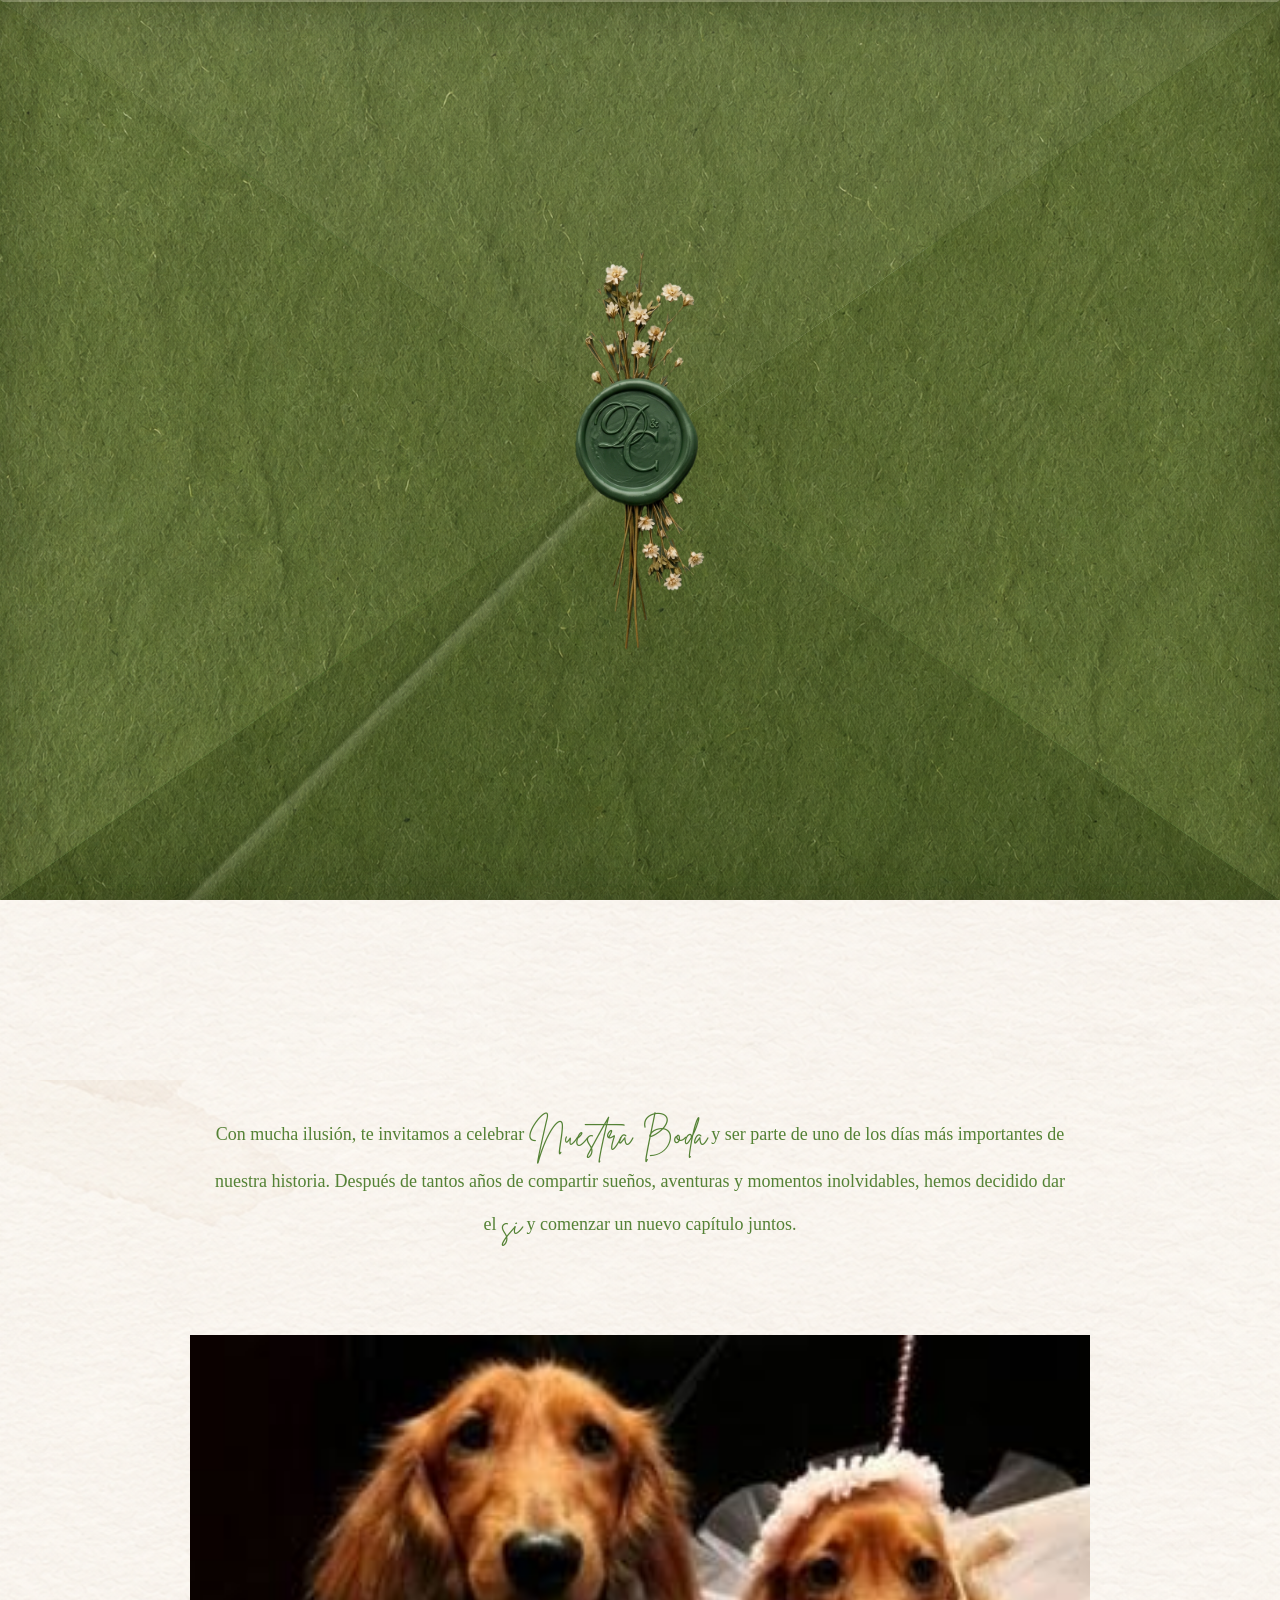
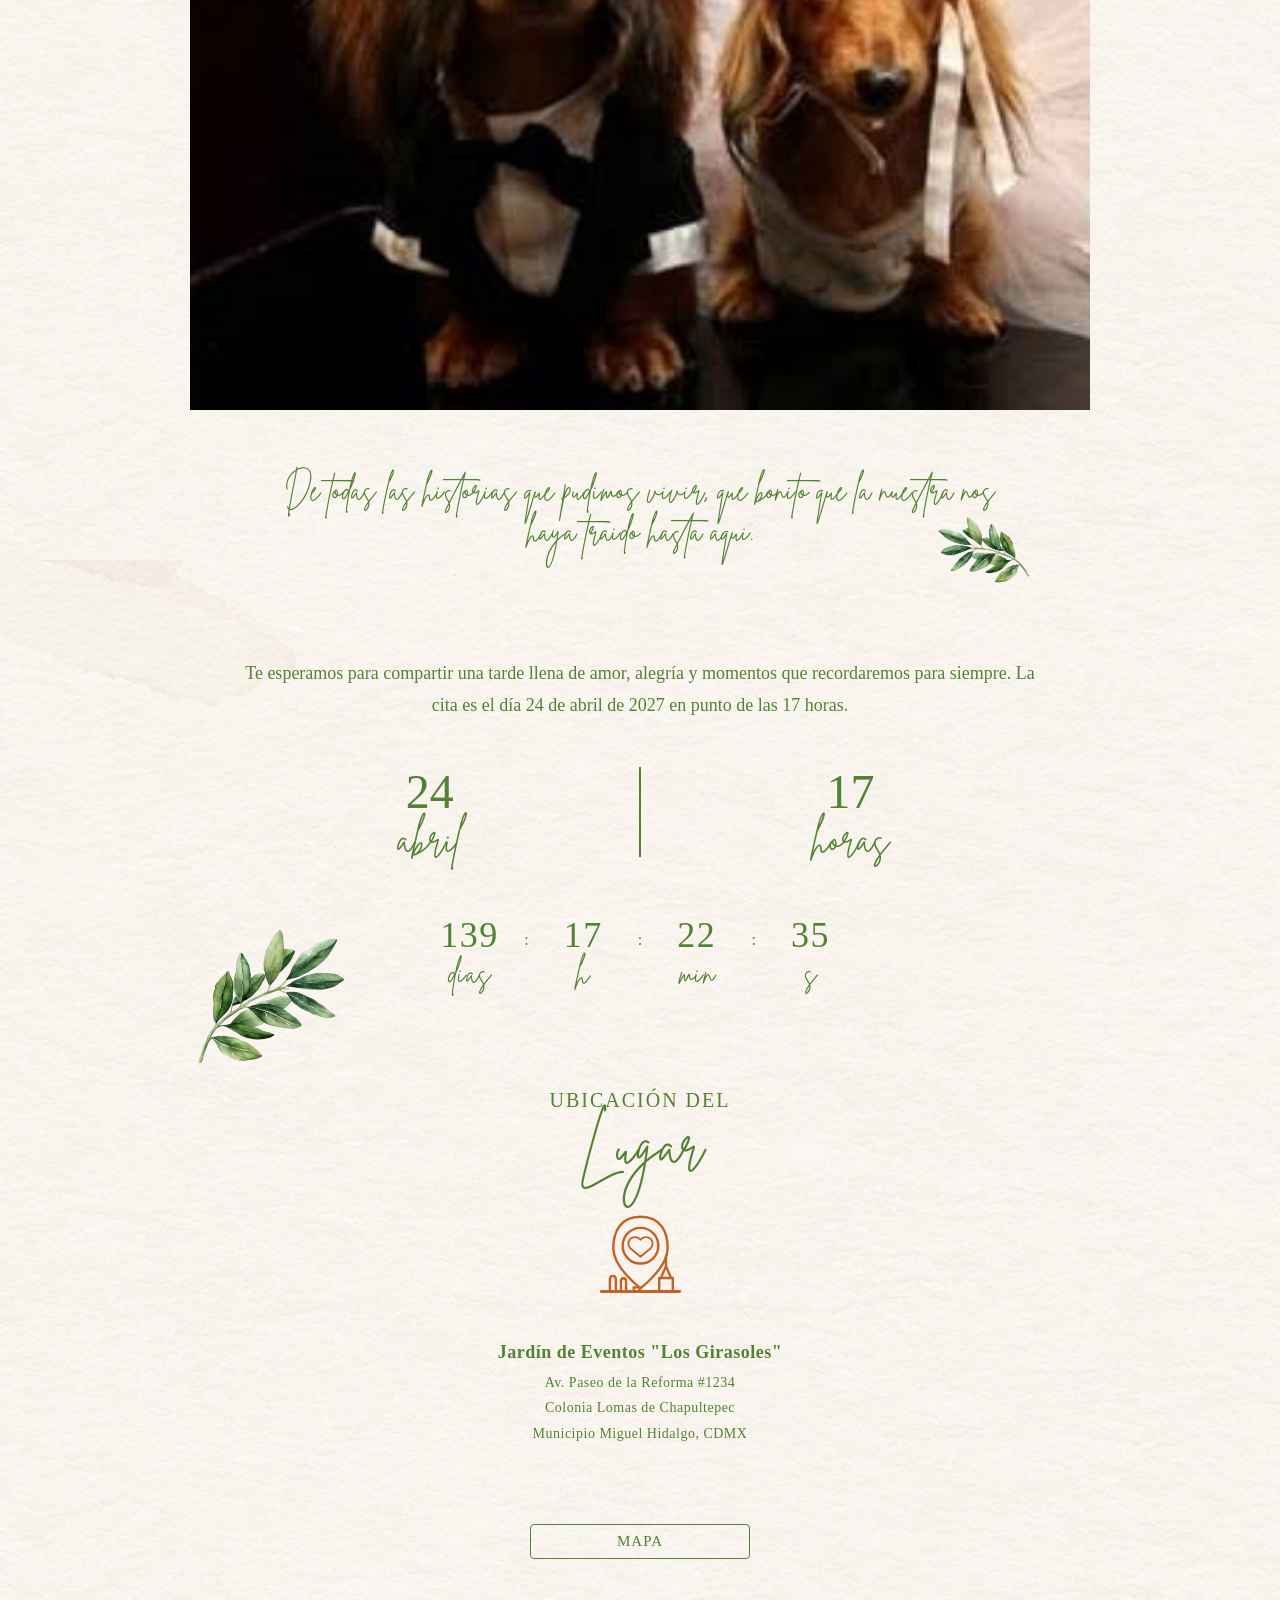
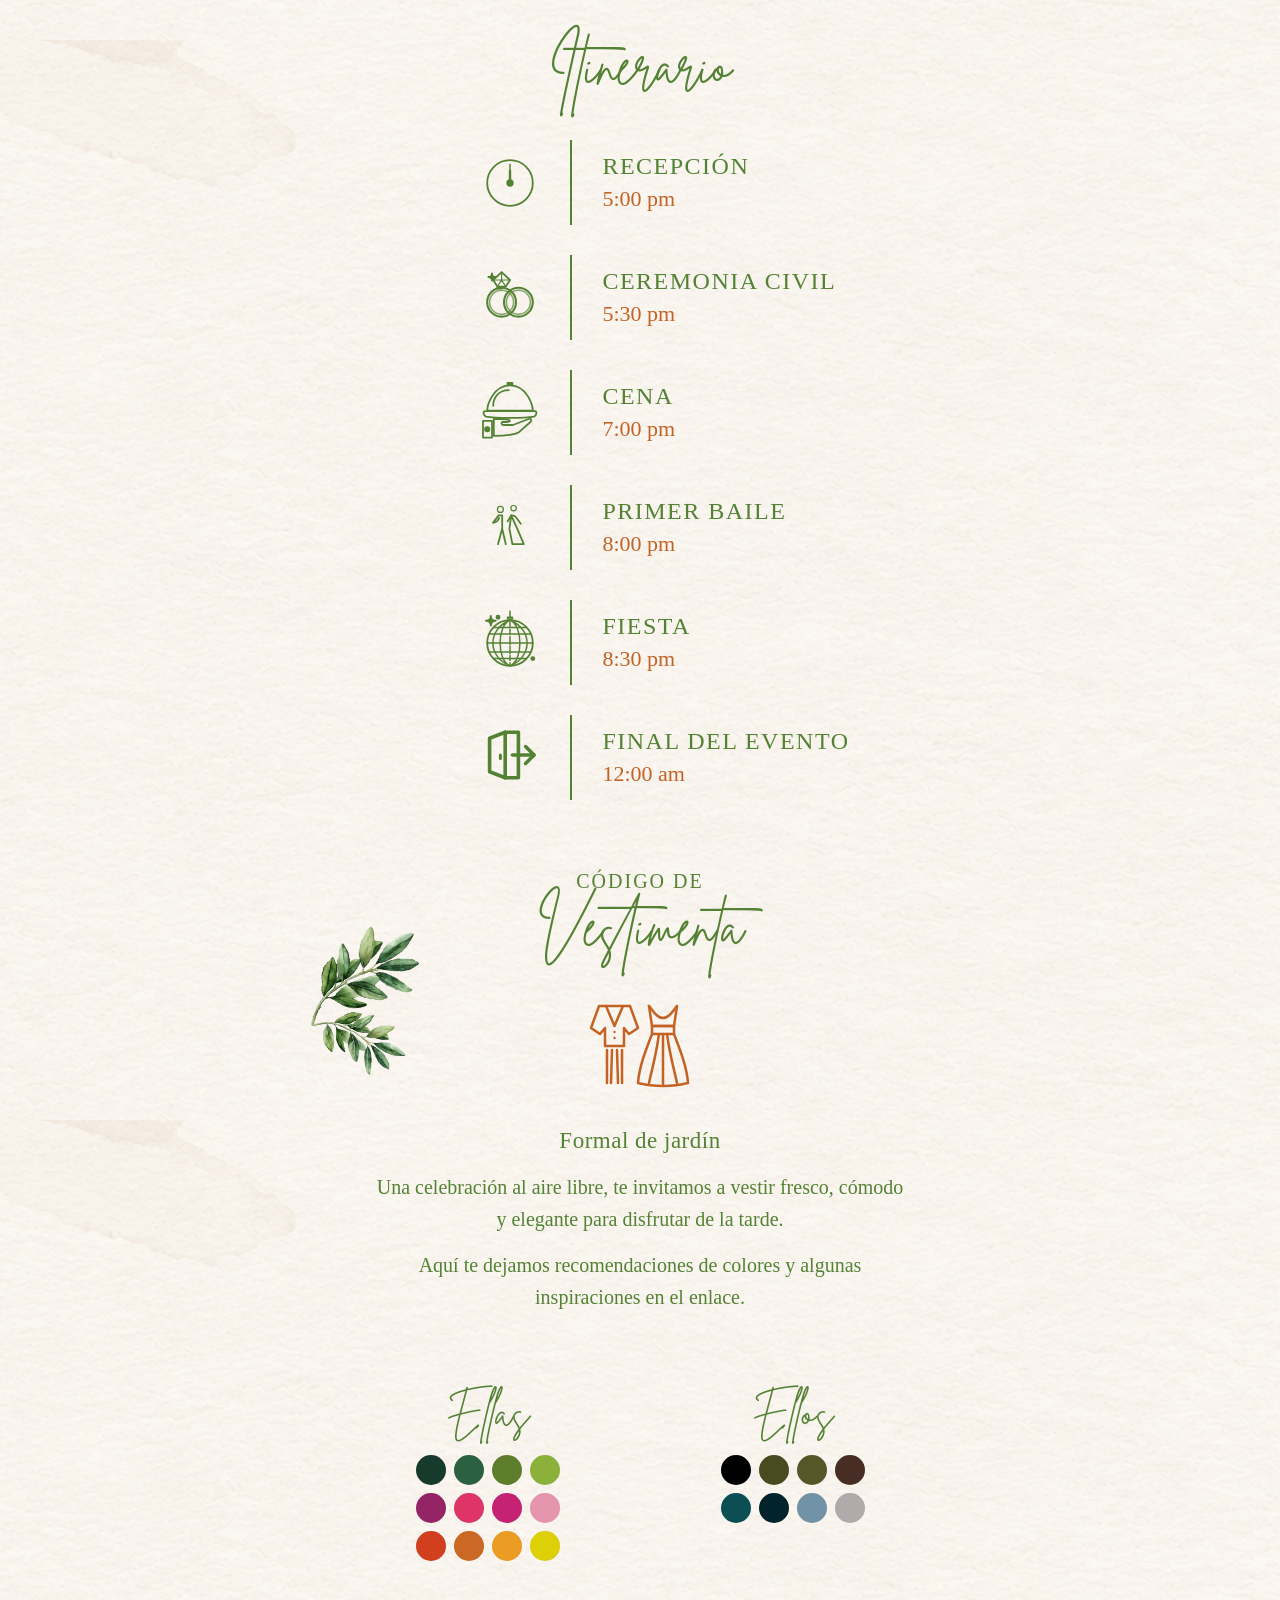
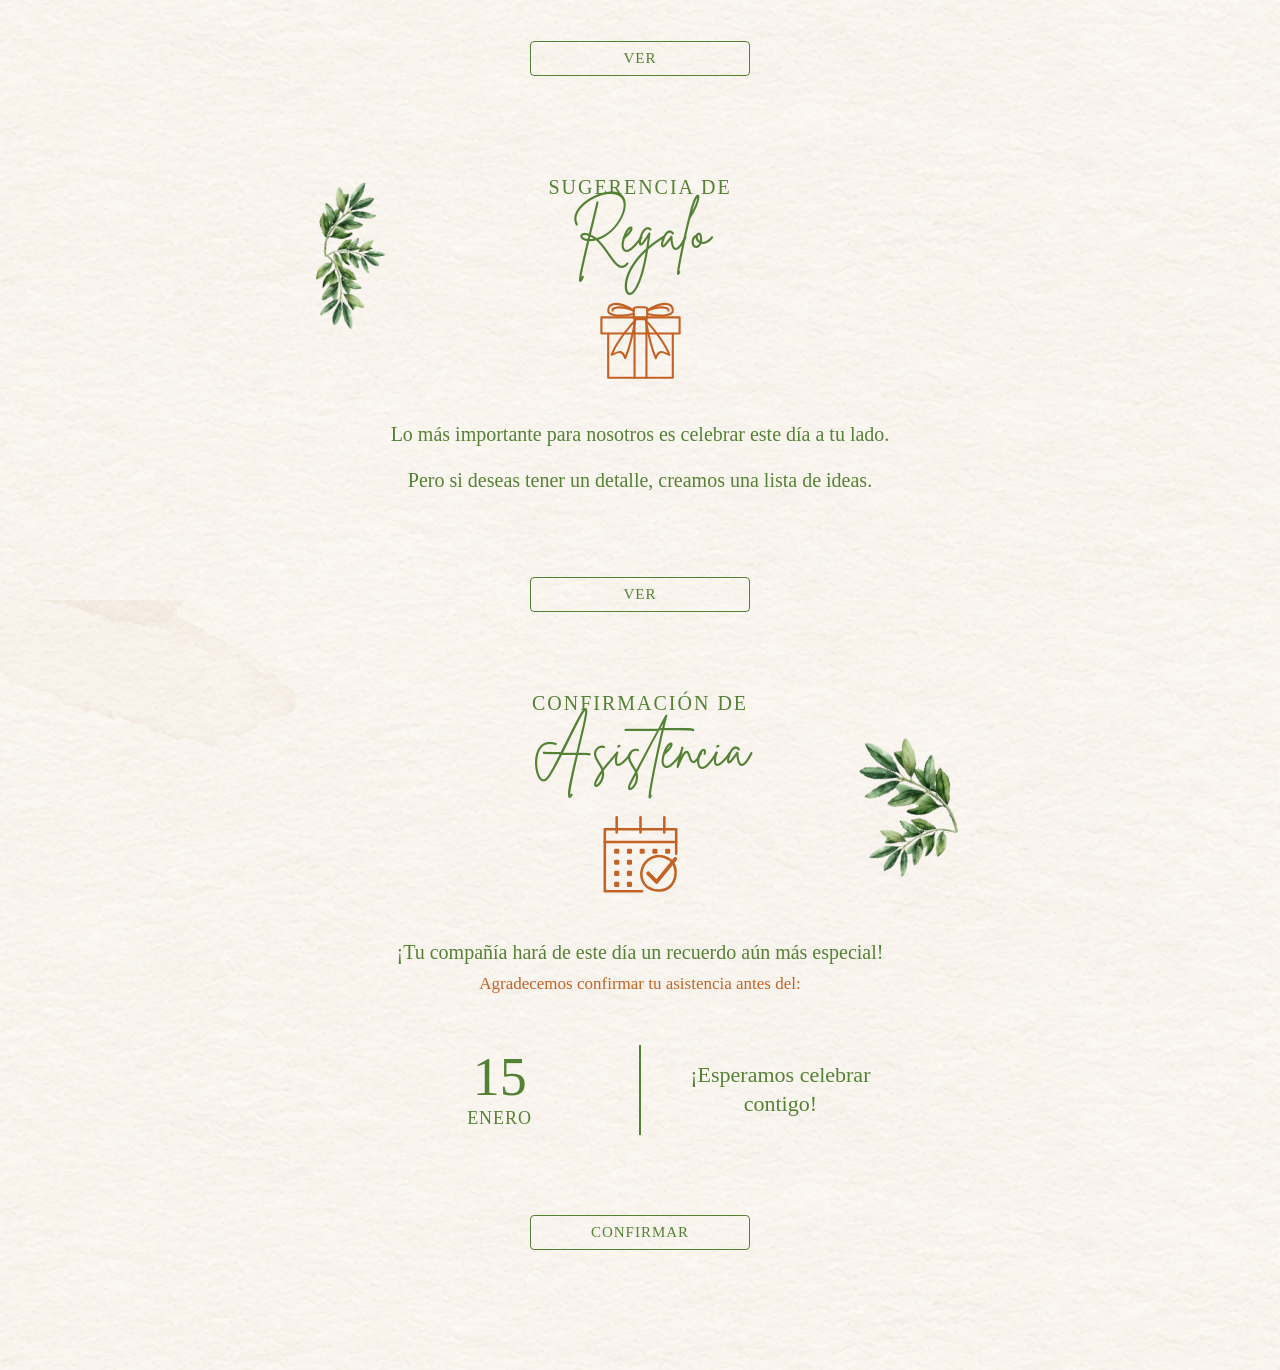
==== commit e1bef9ef: "Version final 2" ====
--- a/index.html
+++ b/index.html
@@ -176,13 +176,480 @@
 
         </section>
 
+          <!-- ITINERARIO -->
+
+        <section class="itinerario-container">
+
+        <h1 class="itinerario-titulo">Itinerario </h1>
+
+        <div class="itinerario-lista">
+
+            <div class="itinerario-item">
+            <div class="col-icono">
+                <div class="wrapper-icono">
+                <svg
+                    viewBox="0 0 100 100"
+                    fill="none"
+                    xmlns="http://www.w3.org/2000/svg">
+
+                    <circle
+                    cx="50"
+                    cy="55"
+                    r="38"
+                    stroke="#548235"
+                    stroke-width="3"
+                    />
+
+                    <g class="hour-hand">
+
+                    <line
+                        x1="50"
+                        y1="55"
+                        x2="50"
+                        y2="35"
+                        stroke="#548235"
+                        stroke-width="4"
+                        stroke-linecap="round"
+                    />
+
+                    </g>
+
+                    <g class="minute-hand">
+
+                    <line
+                        x1="50"
+                        y1="55"
+                        x2="50"
+                        y2="24"
+                        stroke="#548235"
+                        stroke-width="2.5"
+                        stroke-linecap="round"
+                    />
+
+                    </g>
+
+                    <circle
+                    cx="50"
+                    cy="55"
+                    r="4.5"
+                    fill="#548235"
+                    />
+
+                    <circle
+                    cx="50"
+                    cy="55"
+                    r="1.5"
+                    fill="white"
+                    />
+
+                </svg>
+
+                </div>
+
+            </div>
+
+            <div class="col-linea"></div>
+            <div class="col-texto">
+
+                <div class="evento-nombre"> Recepción </div>
+
+                <div class="evento-hora"> 5:00 pm </div>
+
+            </div>
+
+            </div>
+
+
+            <div class="itinerario-item">
+            <div class="col-icono">
+                <div class="wrapper-icono">
+                <svg viewBox="0 0 100 100"  fill="none"  xmlns="http://www.w3.org/2000/svg">
+
+                    <circle
+                    cx="64"
+                    cy="62"
+                    r="24"
+                    stroke="#548235"
+                    stroke-width="3.5"
+                    />
+
+                    <circle
+                    cx="64"
+                    cy="62"
+                    r="20"
+                    stroke="#548235"
+                    stroke-width="2.5"
+                    opacity=".7"
+                    />
+
+                    <circle
+                    cx="36"
+                    cy="62"
+                    r="24"
+                    stroke="#548235"
+                    stroke-width="3.5"
+                    />
+
+                    <circle
+                    cx="36"
+                    cy="62"
+                    r="20"
+                    stroke="#548235"
+                    stroke-width="2.5"
+                    opacity=".7"
+                    />
+
+                    <path
+                    d="M28 39 L36 39"
+                    stroke="#548235"
+                    stroke-width="3.5"
+                    stroke-linecap="round"
+                    />
+
+                    <path
+                    d="M22 25 L36 12 L50 25 L43 36 L29 36 Z"
+                    stroke="#548235"
+                    stroke-width="3"
+                    />
+
+                    <path
+                    d="M22 25 H50
+                        M29 36 L36 25 L43 36
+                        M36 12 L36 25"
+                    stroke="#548235"
+                    stroke-width="2"
+                    />
+
+                    <g class="diamond-shine">
+
+                    <path
+                        d="M20 14
+                        Q20 20 14 20
+                        Q20 20 20 26
+                        Q20 20 26 20
+                        Q20 20 20 14 Z"
+                        fill="#548235"
+                    />
+                    </g>
+                </svg>
+                </div>
+            </div>
+
+            <div class="col-linea"></div>
+            <div class="col-texto">
+                <div class="evento-nombre"> Ceremonia Civil </div>
+                <div class="evento-hora"> 5:30 pm </div>
+
+            </div>
+            </div>
+
+
+            <div class="itinerario-item">
+            <div class="col-icono">
+                <div class="wrapper-icono">
+                <svg viewBox="0 0 100 100" fill="none" xmlns="http://www.w3.org/2000/svg">
+                    
+                    <g class="bell-top">
+                    <path
+                        d="M46 5 H54 V8 H46 Z"
+                        fill="#548235"
+                    />
+                    <path
+                        d="M50 9
+                        C20 9 12 45 12 51
+                        H88
+                        C88 45 80 9 50 9 Z"
+                        stroke="#548235"
+                        stroke-width="3"
+                    />
+
+                    <path
+                        d="M22 43
+                        C22 28 32 17 48 17"
+                        stroke="#548235"
+                        stroke-width="3"
+                        stroke-linecap="round"
+                    />
+
+                    </g>
+
+                    <path
+                    d="M8 52 H92
+                        C95 52 95 59 90 61
+                        C75 64 25 64 10 61
+                        C5 59 5 52 8 52 Z"
+                    stroke="#548235"
+                    stroke-width="3"
+                    />
+
+                    <path
+                    d="M25 65
+                        H32
+                        C54 65 54 70 41 70
+                        H38
+                        C35 70 35 75 39 75
+                        H55
+                        L81 65
+                        C85 63 87 67 84 70
+                        L65 87
+                        C55 93 25 93 23 93
+                        V65"
+                    stroke="#548235"
+                    stroke-width="3"
+                    />
+                    <path
+                    d="M5 68 H20 V96 H5 Z"
+                    stroke="#548235"
+                    stroke-width="3"
+                    />
+                    <circle
+                    cx="12"
+                    cy="82"
+                    r="3.5"
+                    fill="#548235"
+                    />
+
+                </svg>
+                </div>
+            </div>
+
+            <div class="col-linea"></div>
+            <div class="col-texto">
+                <div class="evento-nombre"> Cena </div>
+                <div class="evento-hora"> 7:00 pm </div>
+            </div>
+
+            </div>
+
+            <div class="itinerario-item">
+            <div class="col-icono">
+                <div class="wrapper-icono">
+                <svg viewBox="0 0 100 100" fill="none" xmlns="http://www.w3.org/2000/svg">
+                    <g class="groom-group">
+                    <circle
+                        cx="34"
+                        cy="24"
+                        r="5"
+                        stroke="#548235"
+                        stroke-width="2"
+                    />
+                    <path
+                        d="M22 46
+                        L31 34
+                        H37
+                        L37 56
+                        L30 82
+                        M37 56
+                        L43 82"
+                        stroke="#548235"
+                        stroke-width="3"
+                    />
+                    <path
+                        d="M22 46
+                        C26 46 30 44 32 38"
+                        stroke="#548235"
+                        stroke-width="3"
+                    />
+
+                    </g>
+
+                    <g class="bride-group">
+
+                    <circle
+                        cx="56"
+                        cy="22"
+                        r="4.5"
+                        stroke="#548235"
+                        stroke-width="2"
+                    />
+
+                    <path
+                        d="M52 34
+                        C54 34 58 34 60 37
+                        L68 48
+                        M52 34
+                        L46 44"
+                        stroke="#548235"
+                        stroke-width="3"
+                    />
+
+                    <path
+                        d="M52 34
+                        L62 56
+                        L73 82
+                        H54
+                        L49 56 Z"
+                        stroke="#548235"
+                        stroke-width="3"
+                    />
+                    </g>
+                </svg>
+                </div>
+            </div>
+
+
+            <div class="col-linea"></div>
+            <div class="col-texto">
+                <div class="evento-nombre"> Primer Baile </div>
+                <div class="evento-hora">  8:00 pm </div>
+
+            </div>
+            </div>
+
+
+            <div class="itinerario-item">
+            <div class="col-icono">
+                <div class="wrapper-icono">
+                    <svg viewBox="0 0 100 100" fill="none" xmlns="http://www.w3.org/2000/svg">
+
+                    <path
+                    d="M50 2 V12
+                        M46 12 H54 V15 H46 Z"
+                    stroke="#548235"
+                    stroke-width="2.5"
+                    />
+
+                    <circle
+                    cx="50"
+                    cy="55"
+                    r="38"
+                    stroke="#548235"
+                    stroke-width="3"
+                    />
+
+                    <path
+                    d="M50 17 V93"
+                    stroke="#548235"
+                    stroke-width="2.5"
+                    stroke-dasharray="12 3 8 4 14 3"
+                    />
+
+                    <path
+                    d="M50 17
+                        C28 25 28 85 50 93
+                        M50 17
+                        C12 32 12 78 50 93
+                        M50 17
+                        C72 25 72 85 50 93
+                        M50 17
+                        C88 32 88 78 50 93"
+                    stroke="#548235"
+                    stroke-width="2.5"
+                    />
+
+                    <path
+                    d="M15 40 H85
+                        M12 55 H88
+                        M15 70 H85
+                        M23 29 H77
+                        M23 81 H77"
+                    stroke="#548235"
+                    stroke-width="2.5"
+                    />
+
+                    <path
+                    d="M18 10
+                        Q18 18 10 18
+                        Q18 18 18 26
+                        Q18 18 26 18
+                        Q18 18 18 10 Z"
+                    fill="#548235"
+                    />
+
+                    <circle
+                    cx="30"
+                    cy="12"
+                    r="2.5"
+                    fill="#548235"
+                    />
+
+                    <circle
+                    cx="88"
+                    cy="81"
+                    r="2.5"
+                    fill="#548235"
+                    />
+
+                </svg>
+
+                </div>
+
+            </div>
+
+            <div class="col-linea"></div>
+            <div class="col-texto">
+                <div class="evento-nombre">Fiesta</div>
+                <div class="evento-hora"> 8:30 pm</div>
+            </div>
+            </div>
+
+
+            <div class="itinerario-item">
+            <div class="col-icono">
+                <div class="wrapper-icono">
+
+                <svg viewBox="0 0 100 100" fill="none" xmlns="http://www.w3.org/2000/svg">
+                    <path
+                    d="M42 12 H64 V88 H42"
+                    stroke="#548235"
+                    stroke-width="6"
+                    stroke-linecap="round"
+                    />
+
+                    <path
+                    d="M42 12
+                        L16 22
+                        V78
+                        L42 88 Z"
+                    stroke="#548235"
+                    stroke-width="6"
+                    />
+
+                    <path
+                    d="M34 50 V56"
+                    stroke="#548235"
+                    stroke-width="5"
+                    stroke-linecap="round"
+                    />
+
+                    <g class="arrow-group">
+
+                    <path
+                        d="M54 50 H90"
+                        stroke="#548235"
+                        stroke-width="6"
+                        stroke-linecap="round"
+                    />
+
+                    <path
+                        d="M76 36
+                        L90 50
+                        L76 64"
+                        stroke="#548235"
+                        stroke-width="6"
+                        stroke-linecap="round"
+                        stroke-linejoin="round"
+                    />
+
+                    </g>
+                </svg>
+                </div>
+            </div>
+
+
+            <div class="col-linea"></div>
+            <div class="col-texto">
+                <div class="evento-nombre"> Final del Evento </div>
+                <div class="evento-hora"> 12:00 am </div>
+            </div>
+            </div>
+        </div>
+        </section>
 
  <!-- CODIGO DE VESTIMENTA -->
 
         <section class="codigo-vestimenta">
              <img src="img/detalle2.png" class="decoracion-vestimenta" alt="" aria-hidden="true">
-             
-           
 
             <div class="titulo">
                 <div class="titulo-principal"> Código de </div>
@@ -320,6 +787,8 @@
     <!-- SUGERENCIA DE REGALO-->
 
         <section class="seccion-regalo">
+             <img src="img/detalle3.png" class="decoracion-regalo" alt="" aria-hidden="true">
+
 
         <div class="titulo">
             <div class="titulo-principal"> Sugerencia de</div>
@@ -393,477 +862,6 @@
         </section>
 
 
-    <!-- ITINERARIO -->
-
-        <section class="itinerario-container">
-
-        <h1 class="itinerario-titulo">Itinerario </h1>
-
-        <div class="itinerario-lista">
-
-            <div class="itinerario-item">
-            <div class="col-icono">
-                <div class="wrapper-icono">
-                <svg
-                    viewBox="0 0 100 100"
-                    fill="none"
-                    xmlns="http://www.w3.org/2000/svg">
-
-                    <circle
-                    cx="50"
-                    cy="55"
-                    r="38"
-                    stroke="#548235"
-                    stroke-width="3"
-                    />
-
-                    <g class="hour-hand">
-
-                    <line
-                        x1="50"
-                        y1="55"
-                        x2="50"
-                        y2="35"
-                        stroke="#548235"
-                        stroke-width="4"
-                        stroke-linecap="round"
-                    />
-
-                    </g>
-
-                    <g class="minute-hand">
-
-                    <line
-                        x1="50"
-                        y1="55"
-                        x2="50"
-                        y2="24"
-                        stroke="#548235"
-                        stroke-width="2.5"
-                        stroke-linecap="round"
-                    />
-
-                    </g>
-
-                    <circle
-                    cx="50"
-                    cy="55"
-                    r="4.5"
-                    fill="#548235"
-                    />
-
-                    <circle
-                    cx="50"
-                    cy="55"
-                    r="1.5"
-                    fill="white"
-                    />
-
-                </svg>
-
-                </div>
-
-            </div>
-
-            <div class="col-linea"></div>
-            <div class="col-texto">
-
-                <div class="evento-nombre"> Recepción </div>
-
-                <div class="evento-hora"> 5:00 pm </div>
-
-            </div>
-
-            </div>
-
-
-            <div class="itinerario-item">
-            <div class="col-icono">
-                <div class="wrapper-icono">
-                <svg viewBox="0 0 100 100"  fill="none"  xmlns="http://www.w3.org/2000/svg">
-
-                    <circle
-                    cx="64"
-                    cy="62"
-                    r="24"
-                    stroke="#548235"
-                    stroke-width="3.5"
-                    />
-
-                    <circle
-                    cx="64"
-                    cy="62"
-                    r="20"
-                    stroke="#548235"
-                    stroke-width="2.5"
-                    opacity=".7"
-                    />
-
-                    <circle
-                    cx="36"
-                    cy="62"
-                    r="24"
-                    stroke="#548235"
-                    stroke-width="3.5"
-                    />
-
-                    <circle
-                    cx="36"
-                    cy="62"
-                    r="20"
-                    stroke="#548235"
-                    stroke-width="2.5"
-                    opacity=".7"
-                    />
-
-                    <path
-                    d="M28 39 L36 39"
-                    stroke="#548235"
-                    stroke-width="3.5"
-                    stroke-linecap="round"
-                    />
-
-                    <path
-                    d="M22 25 L36 12 L50 25 L43 36 L29 36 Z"
-                    stroke="#548235"
-                    stroke-width="3"
-                    />
-
-                    <path
-                    d="M22 25 H50
-                        M29 36 L36 25 L43 36
-                        M36 12 L36 25"
-                    stroke="#548235"
-                    stroke-width="2"
-                    />
-
-                    <g class="diamond-shine">
-
-                    <path
-                        d="M20 14
-                        Q20 20 14 20
-                        Q20 20 20 26
-                        Q20 20 26 20
-                        Q20 20 20 14 Z"
-                        fill="#548235"
-                    />
-                    </g>
-                </svg>
-                </div>
-            </div>
-
-            <div class="col-linea"></div>
-            <div class="col-texto">
-                <div class="evento-nombre"> Ceremonia Civil </div>
-                <div class="evento-hora"> 5:30 pm </div>
-
-            </div>
-            </div>
-
-
-            <div class="itinerario-item">
-            <div class="col-icono">
-                <div class="wrapper-icono">
-                <svg viewBox="0 0 100 100" fill="none" xmlns="http://www.w3.org/2000/svg">
-                    
-                    <g class="bell-top">
-                    <path
-                        d="M46 5 H54 V8 H46 Z"
-                        fill="#548235"
-                    />
-                    <path
-                        d="M50 9
-                        C20 9 12 45 12 51
-                        H88
-                        C88 45 80 9 50 9 Z"
-                        stroke="#548235"
-                        stroke-width="3"
-                    />
-
-                    <path
-                        d="M22 43
-                        C22 28 32 17 48 17"
-                        stroke="#548235"
-                        stroke-width="3"
-                        stroke-linecap="round"
-                    />
-
-                    </g>
-
-                    <path
-                    d="M8 52 H92
-                        C95 52 95 59 90 61
-                        C75 64 25 64 10 61
-                        C5 59 5 52 8 52 Z"
-                    stroke="#548235"
-                    stroke-width="3"
-                    />
-
-                    <path
-                    d="M25 65
-                        H32
-                        C54 65 54 70 41 70
-                        H38
-                        C35 70 35 75 39 75
-                        H55
-                        L81 65
-                        C85 63 87 67 84 70
-                        L65 87
-                        C55 93 25 93 23 93
-                        V65"
-                    stroke="#548235"
-                    stroke-width="3"
-                    />
-                    <path
-                    d="M5 68 H20 V96 H5 Z"
-                    stroke="#548235"
-                    stroke-width="3"
-                    />
-                    <circle
-                    cx="12"
-                    cy="82"
-                    r="3.5"
-                    fill="#548235"
-                    />
-
-                </svg>
-                </div>
-            </div>
-
-            <div class="col-linea"></div>
-            <div class="col-texto">
-                <div class="evento-nombre"> Cena </div>
-                <div class="evento-hora"> 7:00 pm </div>
-            </div>
-
-            </div>
-
-            <div class="itinerario-item">
-            <div class="col-icono">
-                <div class="wrapper-icono">
-                <svg viewBox="0 0 100 100" fill="none" xmlns="http://www.w3.org/2000/svg">
-                    <g class="groom-group">
-                    <circle
-                        cx="34"
-                        cy="24"
-                        r="5"
-                        stroke="#548235"
-                        stroke-width="2"
-                    />
-                    <path
-                        d="M22 46
-                        L31 34
-                        H37
-                        L37 56
-                        L30 82
-                        M37 56
-                        L43 82"
-                        stroke="#548235"
-                        stroke-width="3"
-                    />
-                    <path
-                        d="M22 46
-                        C26 46 30 44 32 38"
-                        stroke="#548235"
-                        stroke-width="3"
-                    />
-
-                    </g>
-
-                    <g class="bride-group">
-
-                    <circle
-                        cx="56"
-                        cy="22"
-                        r="4.5"
-                        stroke="#548235"
-                        stroke-width="2"
-                    />
-
-                    <path
-                        d="M52 34
-                        C54 34 58 34 60 37
-                        L68 48
-                        M52 34
-                        L46 44"
-                        stroke="#548235"
-                        stroke-width="3"
-                    />
-
-                    <path
-                        d="M52 34
-                        L62 56
-                        L73 82
-                        H54
-                        L49 56 Z"
-                        stroke="#548235"
-                        stroke-width="3"
-                    />
-                    </g>
-                </svg>
-                </div>
-            </div>
-
-
-            <div class="col-linea"></div>
-            <div class="col-texto">
-                <div class="evento-nombre"> Primer Baile </div>
-                <div class="evento-hora">  8:00 pm </div>
-
-            </div>
-            </div>
-
-
-            <div class="itinerario-item">
-            <div class="col-icono">
-                <div class="wrapper-icono">
-                    <svg viewBox="0 0 100 100" fill="none" xmlns="http://www.w3.org/2000/svg">
-
-                    <path
-                    d="M50 2 V12
-                        M46 12 H54 V15 H46 Z"
-                    stroke="#548235"
-                    stroke-width="2.5"
-                    />
-
-                    <circle
-                    cx="50"
-                    cy="55"
-                    r="38"
-                    stroke="#548235"
-                    stroke-width="3"
-                    />
-
-                    <path
-                    d="M50 17 V93"
-                    stroke="#548235"
-                    stroke-width="2.5"
-                    stroke-dasharray="12 3 8 4 14 3"
-                    />
-
-                    <path
-                    d="M50 17
-                        C28 25 28 85 50 93
-                        M50 17
-                        C12 32 12 78 50 93
-                        M50 17
-                        C72 25 72 85 50 93
-                        M50 17
-                        C88 32 88 78 50 93"
-                    stroke="#548235"
-                    stroke-width="2.5"
-                    />
-
-                    <path
-                    d="M15 40 H85
-                        M12 55 H88
-                        M15 70 H85
-                        M23 29 H77
-                        M23 81 H77"
-                    stroke="#548235"
-                    stroke-width="2.5"
-                    />
-
-                    <path
-                    d="M18 10
-                        Q18 18 10 18
-                        Q18 18 18 26
-                        Q18 18 26 18
-                        Q18 18 18 10 Z"
-                    fill="#548235"
-                    />
-
-                    <circle
-                    cx="30"
-                    cy="12"
-                    r="2.5"
-                    fill="#548235"
-                    />
-
-                    <circle
-                    cx="88"
-                    cy="81"
-                    r="2.5"
-                    fill="#548235"
-                    />
-
-                </svg>
-
-                </div>
-
-            </div>
-
-            <div class="col-linea"></div>
-            <div class="col-texto">
-                <div class="evento-nombre">Fiesta</div>
-                <div class="evento-hora"> 8:30 pm</div>
-            </div>
-            </div>
-
-
-            <div class="itinerario-item">
-            <div class="col-icono">
-                <div class="wrapper-icono">
-
-                <svg viewBox="0 0 100 100" fill="none" xmlns="http://www.w3.org/2000/svg">
-                    <path
-                    d="M42 12 H64 V88 H42"
-                    stroke="#548235"
-                    stroke-width="6"
-                    stroke-linecap="round"
-                    />
-
-                    <path
-                    d="M42 12
-                        L16 22
-                        V78
-                        L42 88 Z"
-                    stroke="#548235"
-                    stroke-width="6"
-                    />
-
-                    <path
-                    d="M34 50 V56"
-                    stroke="#548235"
-                    stroke-width="5"
-                    stroke-linecap="round"
-                    />
-
-                    <g class="arrow-group">
-
-                    <path
-                        d="M54 50 H90"
-                        stroke="#548235"
-                        stroke-width="6"
-                        stroke-linecap="round"
-                    />
-
-                    <path
-                        d="M76 36
-                        L90 50
-                        L76 64"
-                        stroke="#548235"
-                        stroke-width="6"
-                        stroke-linecap="round"
-                        stroke-linejoin="round"
-                    />
-
-                    </g>
-                </svg>
-                </div>
-            </div>
-
-
-            <div class="col-linea"></div>
-            <div class="col-texto">
-                <div class="evento-nombre"> Final del Evento </div>
-                <div class="evento-hora"> 12:00 am </div>
-            </div>
-            </div>
-        </div>
-        </section>
-
-
     <!--CONFIRMACIÓN DE ASISTENCIA-->
 
          <section class="confirmacion-container">
--- a/style.css
+++ b/style.css
@@ -859,12 +859,356 @@
 /* CUENTA REGRESIVA CUENTA REGRESIVA CUENTA REGRESIVA CUENTA REGRESIVA */
 
 
+
+/* ITINERARIO ITINERARIO ITINERARIO ITINERARIO ITINERARIO ITINERARIO ITINERARIO */
+
+.itinerario-container {
+  width: 100%;
+  max-width: 620px;
+  margin: 0 auto;
+  padding: 80px 20px 40px;
+  box-sizing: border-box;
+  font-family: "Times New Roman", Times, serif;
+  color: #548235;
+  overflow: hidden;
+}
+
+.itinerario-titulo {
+  font-family: "Brittany Signature", cursive;
+  color: #548235;
+  text-align: center;
+  font-size: clamp(40px, 6vw, 56px);
+  font-weight: normal;
+  line-height: 1;
+  margin: 0 0 45px 0;
+}
+
+.itinerario-lista {
+  position: relative;
+  display: flex;
+  flex-direction: column;
+  gap: 30px;
+}
+
+.itinerario-item {
+  display: grid;
+  grid-template-columns: 38% 2px 62%;
+  align-items: center;
+  width: 100%;
+  opacity: 0;
+  animation: eventoEntrada 1s ease-out forwards;
+}
+
+.itinerario-item:nth-child(1) {
+  animation-delay: .1s;
+}
+.itinerario-item:nth-child(2) {
+  animation-delay: .25s;
+}
+.itinerario-item:nth-child(3) {
+  animation-delay: .4s;
+}
+.itinerario-item:nth-child(4) {
+  animation-delay: .55s;
+}
+.itinerario-item:nth-child(5) {
+  animation-delay: .7s;
+}
+.itinerario-item:nth-child(6) {
+  animation-delay: .85s;
+}
+
+@keyframes eventoEntrada {
+  from {
+    opacity: 0;
+    transform: translateY(25px);
+  }
+  to {
+    opacity: 1;
+    transform: translateY(0);
+  }
+}
+
+.col-icono {
+  display: flex;
+  justify-content: flex-end;
+  align-items: center;
+  padding-right: 30px;
+  box-sizing: border-box;
+  color: #548235;
+}
+
+.wrapper-icono {
+  width: 60px;
+  height: auto;
+  display: block;
+}
+
+.wrapper-icono svg {
+  width: 100%;
+  height: auto;
+  fill: none;
+  stroke: currentColor;
+  stroke-width: 3.2;
+  stroke-linecap: round;
+  stroke-linejoin: round;
+}
+
+.col-linea {
+  width: 2px;
+  height: 85px;
+  background-color: #548235;
+  justify-self: center;
+}
+
+.col-texto {
+  padding-left: 30px;
+  box-sizing: border-box;
+  text-align: left;
+}
+
+.evento-nombre {
+  color: #548235;
+  font-size: clamp(18px, 3vw, 24px);
+  text-transform: uppercase;
+  letter-spacing: 1.5px;
+  line-height: 1.2;
+  margin: 0 0 5px 0;
+  font-weight: normal;
+}
+
+.evento-hora {
+  color: #C46224;
+  font-size: clamp(16px, 2.5vw, 22px);
+  margin: 0;
+}
+
+.minute-hand {
+  animation:
+    spin-clockwise
+    15s
+    linear
+    infinite;
+  transform-origin:
+    50px 55px;
+}
+.hour-hand {
+  animation:
+    spin-clockwise
+    50s
+    linear
+    infinite;
+  transform-origin:
+    50px 55px;
+}
+
+@keyframes spin-clockwise {
+  from {
+    transform: rotate(0deg);
+  }
+  to {
+    transform: rotate(360deg);
+  }
+}
+
+.diamond-shine {
+  animation:
+    glitter
+    2s
+    infinite
+    ease-in-out;
+  transform-origin:
+    32px 14px;
+}
+
+@keyframes glitter {
+  0%,
+  100% {
+    transform: scale(.6);
+    opacity: .2;
+  }
+  50% {
+    transform: scale(1.2);
+    opacity: 1;
+  }
+}
+
+.bell-top {
+  animation:
+    lift-lid
+    3s
+    ease-in-out
+    infinite
+    alternate;
+  transform-origin:
+    50% 50px;
+}
+@keyframes lift-lid {
+  0%,
+  20% {
+    transform:
+      translateY(0);
+  }
+  80%,
+  100% {
+    transform:
+      translateY(-8px);
+  }
+}
+
+.groom-group {
+  animation:
+    move-groom
+    3s
+    ease-in-out
+    infinite
+    alternate;
+}
+.bride-group {
+  animation:
+    move-bride
+    3s
+    ease-in-out
+    infinite
+    alternate;
+}
+
+@keyframes move-groom {
+  0% {
+    transform: translateX(0);
+  }
+  100% {
+    transform: translateX(5px);
+  }
+}
+
+@keyframes move-bride {
+  0% {
+    transform: translateX(0);
+  }
+  100% {
+    transform: translateX(-5px);
+  }
+}
+
+.animacion-svg {
+  width: 100%;
+  height: 100%;
+  animation:
+    sway
+    4s
+    ease-in-out
+    infinite
+    alternate;
+  transform-origin:
+    50% 10%;
+}
+
+@keyframes sway {
+  0% {
+    transform: rotate(-4deg);
+  }
+  100% {
+    transform: rotate(4deg);
+  }
+}
+
+.arrow-group {
+  animation:
+    push-arrow
+    1.4s
+    infinite
+    alternate
+    ease-in-out;
+}
+
+@keyframes push-arrow {
+  0% {
+    transform: translateX(0);
+  }
+  100% {
+    transform: translateX(7px);
+  }
+}
+
+@media (max-width: 480px) {
+  .itinerario-container {
+    padding: 60px 8px 35px;
+  }
+  .itinerario-titulo {
+    font-size: 42px;
+    margin-top: 7px;
+  }
+  .itinerario-lista {
+    gap: 24px;
+  }
+  .itinerario-item {
+    grid-template-columns:
+      35%
+      2px
+      65%;
+  }
+
+  .col-icono {
+    padding-right: 15px;
+  }
+
+  .wrapper-icono {
+
+    width: clamp(42px, 13vw, 55px);
+  }
+  .col-linea {
+    height:70px;
+  }
+
+  .col-texto {
+    padding-left: 15px;
+  }
+
+  .evento-nombre {
+    font-size:clamp(16px, 3.7vw, 20px);
+    letter-spacing: 1px;
+  }
+  .evento-hora {
+    font-size: clamp(12px, 3.2vw, 14px);
+  }
+}
+
+@media (max-width: 360px) {
+  .itinerario-item {
+    grid-template-columns:
+      33%
+      2px
+      67%;
+  }
+  .col-icono {
+    padding-right: 10px;
+
+  }
+  .col-texto {
+    padding-left: 12px;
+  }
+  .wrapper-icono {
+    width: 43px;
+  }
+  .evento-nombre {
+    font-size: 15px;
+  }
+  .evento-hora {
+    font-size: 13px;
+  }
+}
+
+/* ITINERARIO ITINERARIO ITINERARIO ITINERARIO ITINERARIO ITINERARIO ITINERARIO */
+
+
+
 /* UBICACIÓN UBICACIÓN UBICACIÓN UBICACIÓN UBICACIÓN UBICACIÓN */
 
 .ubicacion {
     width: 90%;
     max-width: 550px;
-    margin: 180px auto 0;
+    margin: 100px auto 0;
     padding: 0 10px;
     box-sizing: border-box;
     text-align: center;
@@ -973,7 +1317,7 @@
 
     width: 90%;
     max-width: 600px;
-    margin: 160px auto 0;
+    margin: 75px auto 0;
     padding: 0 10px;
     box-sizing: border-box;
     text-align: center;
@@ -1003,16 +1347,27 @@
     transform-origin: center;
 }
 
+.codigo-vestimenta {
+    width: 90%;
+    max-width: 600px;
+    margin: 30px auto 0;
+    padding: 0 10px;
+    box-sizing: border-box;
+    text-align: center;
+    position: relative; 
+}
+
 .codigo-vestimenta .decoracion-vestimenta {
-   position: absolute;
-    left: -50px;
-    bottom: -110px;
-    width: 35%;
-    max-width: 220px;
+  
+    position: absolute;
+    left: -40px;    
+    top: 50px; 
+    width: 25%;
+    max-width: 150px;    
     height: auto;
     transform: rotate(45deg);
     transform-origin: center;
-    z-index: 0;
+    z-index: 0;          
     pointer-events: none;
 }
 
@@ -1547,6 +1902,7 @@
   box-sizing: border-box;
   text-align: center;
   color: #548235;
+  position: relative;
 }
 
 .icono-regalo {
@@ -1572,6 +1928,27 @@
   transform-origin: center;
 }
 
+
+.seccion-regalo .decoracion-regalo {
+  
+    position: absolute;
+    left: -60px;    
+    top: 8px; 
+    width: 35%;
+    max-width: 150px;    
+    height: auto;
+    transform: rotate(350deg);
+    transform-origin: center;
+    z-index: 0;          
+    pointer-events: none;
+}
+
+.seccion-regalo > :not(.decoracion-regalo) {
+    position: relative;
+    z-index: 1;
+}
+
+
 @keyframes moverMoño {
   from {
     transform: translateY(0);
@@ -1616,348 +1993,6 @@
 
 
 /* SUGERENCIA DE REGALO SUGERENCIA DE REGALO SUGERENCIA DE REGALO SUGERENCIA DE REGALO */
-
-
-/* ITINERARIO ITINERARIO ITINERARIO ITINERARIO ITINERARIO ITINERARIO ITINERARIO */
-
-.itinerario-container {
-  width: 100%;
-  max-width: 620px;
-  margin: 0 auto;
-  padding: 80px 20px 40px;
-  box-sizing: border-box;
-  font-family: "Times New Roman", Times, serif;
-  color: #548235;
-  overflow: hidden;
-}
-
-.itinerario-titulo {
-  font-family: "Brittany Signature", cursive;
-  color: #548235;
-  text-align: center;
-  font-size: clamp(40px, 6vw, 56px);
-  font-weight: normal;
-  line-height: 1;
-  margin: 0 0 45px 0;
-}
-
-.itinerario-lista {
-  position: relative;
-  display: flex;
-  flex-direction: column;
-  gap: 30px;
-}
-
-.itinerario-item {
-  display: grid;
-  grid-template-columns: 38% 2px 62%;
-  align-items: center;
-  width: 100%;
-  opacity: 0;
-  animation: eventoEntrada 1s ease-out forwards;
-}
-
-.itinerario-item:nth-child(1) {
-  animation-delay: .1s;
-}
-.itinerario-item:nth-child(2) {
-  animation-delay: .25s;
-}
-.itinerario-item:nth-child(3) {
-  animation-delay: .4s;
-}
-.itinerario-item:nth-child(4) {
-  animation-delay: .55s;
-}
-.itinerario-item:nth-child(5) {
-  animation-delay: .7s;
-}
-.itinerario-item:nth-child(6) {
-  animation-delay: .85s;
-}
-
-@keyframes eventoEntrada {
-  from {
-    opacity: 0;
-    transform: translateY(25px);
-  }
-  to {
-    opacity: 1;
-    transform: translateY(0);
-  }
-}
-
-.col-icono {
-  display: flex;
-  justify-content: flex-end;
-  align-items: center;
-  padding-right: 30px;
-  box-sizing: border-box;
-  color: #548235;
-}
-
-.wrapper-icono {
-  width: 60px;
-  height: auto;
-  display: block;
-}
-
-.wrapper-icono svg {
-  width: 100%;
-  height: auto;
-  fill: none;
-  stroke: currentColor;
-  stroke-width: 3.2;
-  stroke-linecap: round;
-  stroke-linejoin: round;
-}
-
-.col-linea {
-  width: 2px;
-  height: 85px;
-  background-color: #548235;
-  justify-self: center;
-}
-
-.col-texto {
-  padding-left: 30px;
-  box-sizing: border-box;
-  text-align: left;
-}
-
-.evento-nombre {
-  color: #548235;
-  font-size: clamp(18px, 3vw, 24px);
-  text-transform: uppercase;
-  letter-spacing: 1.5px;
-  line-height: 1.2;
-  margin: 0 0 5px 0;
-  font-weight: normal;
-}
-
-.evento-hora {
-  color: #C46224;
-  font-size: clamp(16px, 2.5vw, 22px);
-  margin: 0;
-}
-
-.minute-hand {
-  animation:
-    spin-clockwise
-    15s
-    linear
-    infinite;
-  transform-origin:
-    50px 55px;
-}
-.hour-hand {
-  animation:
-    spin-clockwise
-    50s
-    linear
-    infinite;
-  transform-origin:
-    50px 55px;
-}
-
-@keyframes spin-clockwise {
-  from {
-    transform: rotate(0deg);
-  }
-  to {
-    transform: rotate(360deg);
-  }
-}
-
-.diamond-shine {
-  animation:
-    glitter
-    2s
-    infinite
-    ease-in-out;
-  transform-origin:
-    32px 14px;
-}
-
-@keyframes glitter {
-  0%,
-  100% {
-    transform: scale(.6);
-    opacity: .2;
-  }
-  50% {
-    transform: scale(1.2);
-    opacity: 1;
-  }
-}
-
-.bell-top {
-  animation:
-    lift-lid
-    3s
-    ease-in-out
-    infinite
-    alternate;
-  transform-origin:
-    50% 50px;
-}
-@keyframes lift-lid {
-  0%,
-  20% {
-    transform:
-      translateY(0);
-  }
-  80%,
-  100% {
-    transform:
-      translateY(-8px);
-  }
-}
-
-.groom-group {
-  animation:
-    move-groom
-    3s
-    ease-in-out
-    infinite
-    alternate;
-}
-.bride-group {
-  animation:
-    move-bride
-    3s
-    ease-in-out
-    infinite
-    alternate;
-}
-
-@keyframes move-groom {
-  0% {
-    transform: translateX(0);
-  }
-  100% {
-    transform: translateX(5px);
-  }
-}
-
-@keyframes move-bride {
-  0% {
-    transform: translateX(0);
-  }
-  100% {
-    transform: translateX(-5px);
-  }
-}
-
-.animacion-svg {
-  width: 100%;
-  height: 100%;
-  animation:
-    sway
-    4s
-    ease-in-out
-    infinite
-    alternate;
-  transform-origin:
-    50% 10%;
-}
-
-@keyframes sway {
-  0% {
-    transform: rotate(-4deg);
-  }
-  100% {
-    transform: rotate(4deg);
-  }
-}
-
-.arrow-group {
-  animation:
-    push-arrow
-    1.4s
-    infinite
-    alternate
-    ease-in-out;
-}
-
-@keyframes push-arrow {
-  0% {
-    transform: translateX(0);
-  }
-  100% {
-    transform: translateX(7px);
-  }
-}
-
-@media (max-width: 480px) {
-  .itinerario-container {
-    padding: 60px 8px 35px;
-  }
-  .itinerario-titulo {
-    font-size: 42px;
-    margin-top: 7px;
-  }
-  .itinerario-lista {
-    gap: 24px;
-  }
-  .itinerario-item {
-    grid-template-columns:
-      35%
-      2px
-      65%;
-  }
-
-  .col-icono {
-    padding-right: 15px;
-  }
-
-  .wrapper-icono {
-
-    width: clamp(42px, 13vw, 55px);
-  }
-  .col-linea {
-    height:70px;
-  }
-
-  .col-texto {
-    padding-left: 15px;
-  }
-
-  .evento-nombre {
-    font-size:clamp(16px, 3.7vw, 20px);
-    letter-spacing: 1px;
-  }
-  .evento-hora {
-    font-size: clamp(12px, 3.2vw, 14px);
-  }
-}
-
-@media (max-width: 360px) {
-  .itinerario-item {
-    grid-template-columns:
-      33%
-      2px
-      67%;
-  }
-  .col-icono {
-    padding-right: 10px;
-
-  }
-  .col-texto {
-    padding-left: 12px;
-  }
-  .wrapper-icono {
-    width: 43px;
-  }
-  .evento-nombre {
-    font-size: 15px;
-  }
-  .evento-hora {
-    font-size: 13px;
-  }
-}
-
-/* ITINERARIO ITINERARIO ITINERARIO ITINERARIO ITINERARIO ITINERARIO ITINERARIO */
 
 
 /* CONFIRMACIÓN DE ASISTENCIA CONFIRMACIÓN DE ASISTENCIA CONFIRMACIÓN DE ASISTENCIA */
@@ -1973,6 +2008,8 @@
   width: 95%;
   max-width: 650px;
   margin: 0 auto;
+  position: relative;
+ overflow: hidden; 
 }
 
 .confirmacion-titulo-principal {
@@ -1997,22 +2034,18 @@
 }
 
 .confirmacion-container .decoracion-confirmacion {
-   position: absolute;
-    left: -50px;
-    bottom: -10px;
-    width: 35%;
-    max-width: 220px;
+   
+    position: absolute;
+     transform:scaleX(-1) rotate(43deg);
+    right: clamp(-4px, -3vw, -15px);
+    top: clamp(100px, 8vw, 80px);
+    width: clamp(70px, 22vw, 140px);
     height: auto;
-    transform: rotate(45deg);
     transform-origin: center;
-    z-index: 0;
-    pointer-events: none;
-}
-
-.confirmacion-container > :not(.decoracion-confirmacion) {
-    position: relative;
-    z-index: 1;
-}
+    z-index: 0; 
+    pointer-events: none; 
+}
+
 
 .icono-calendario {
   width: 85px;
